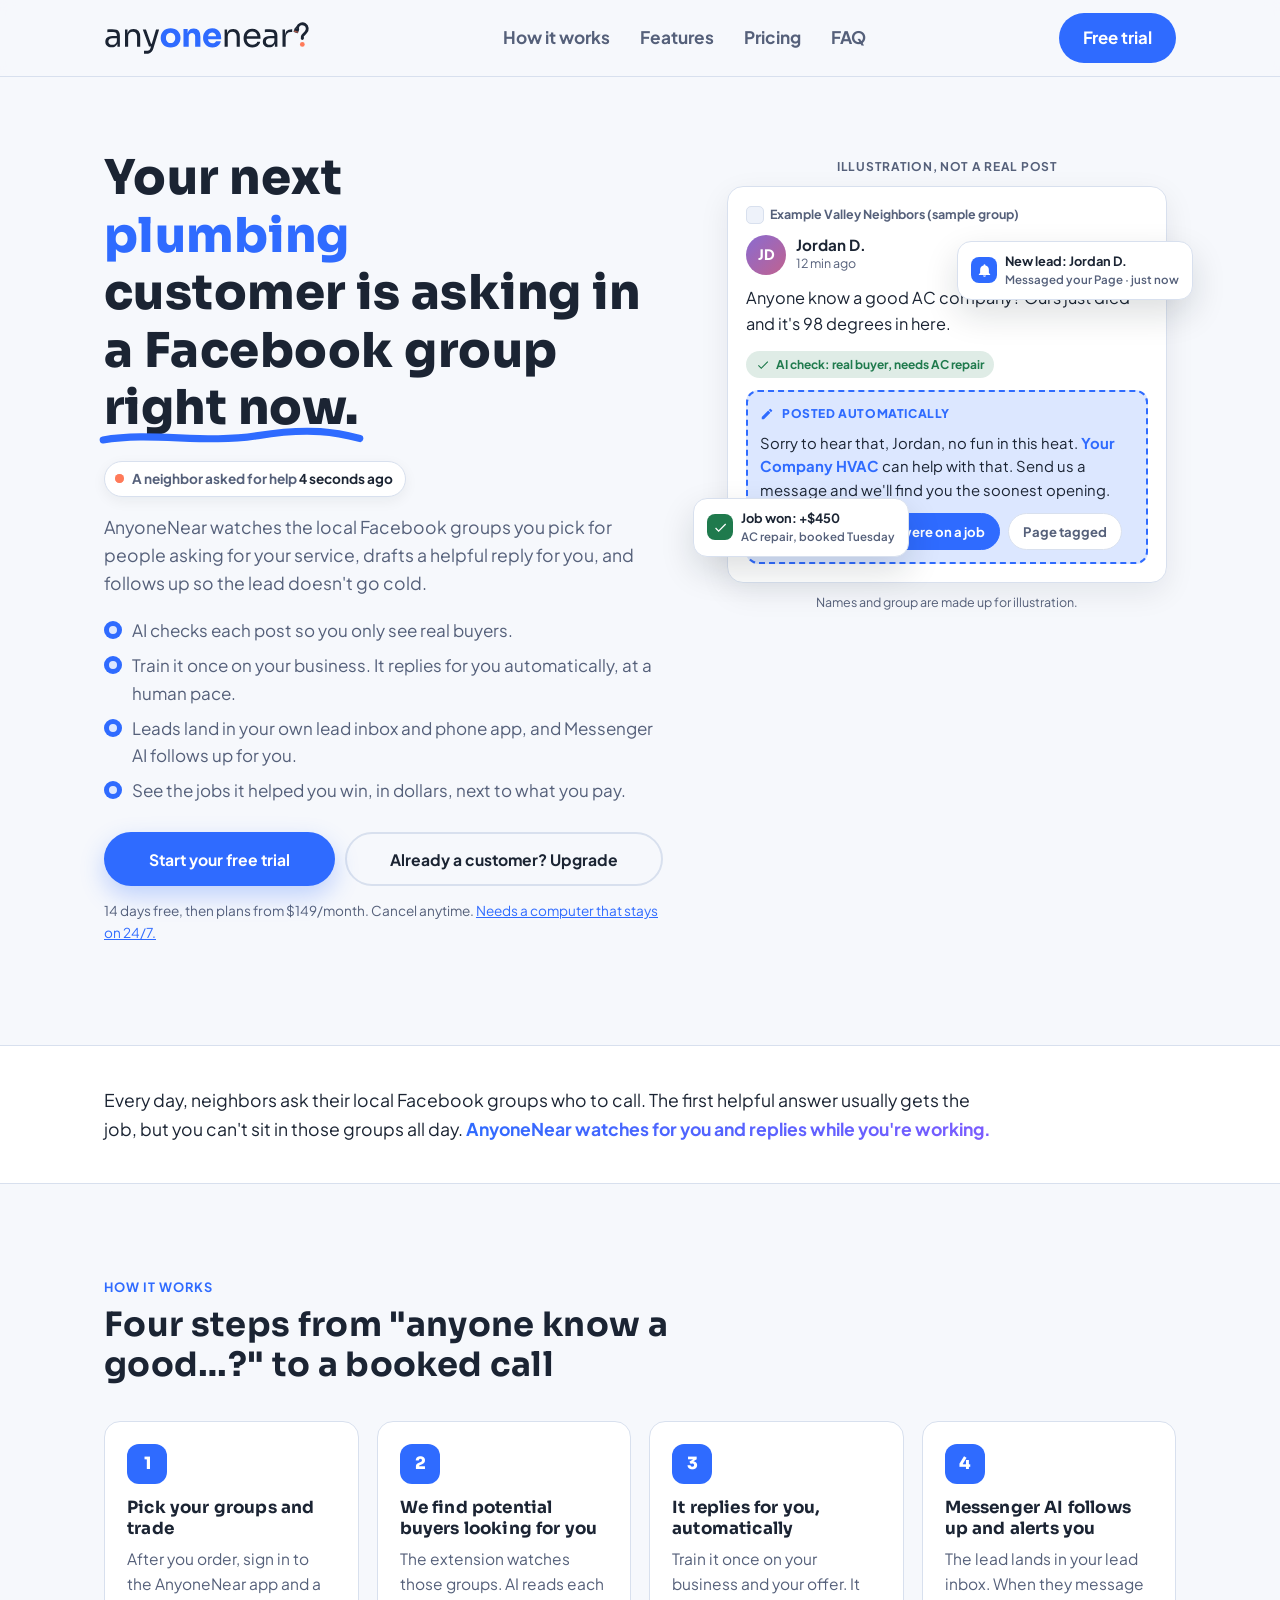
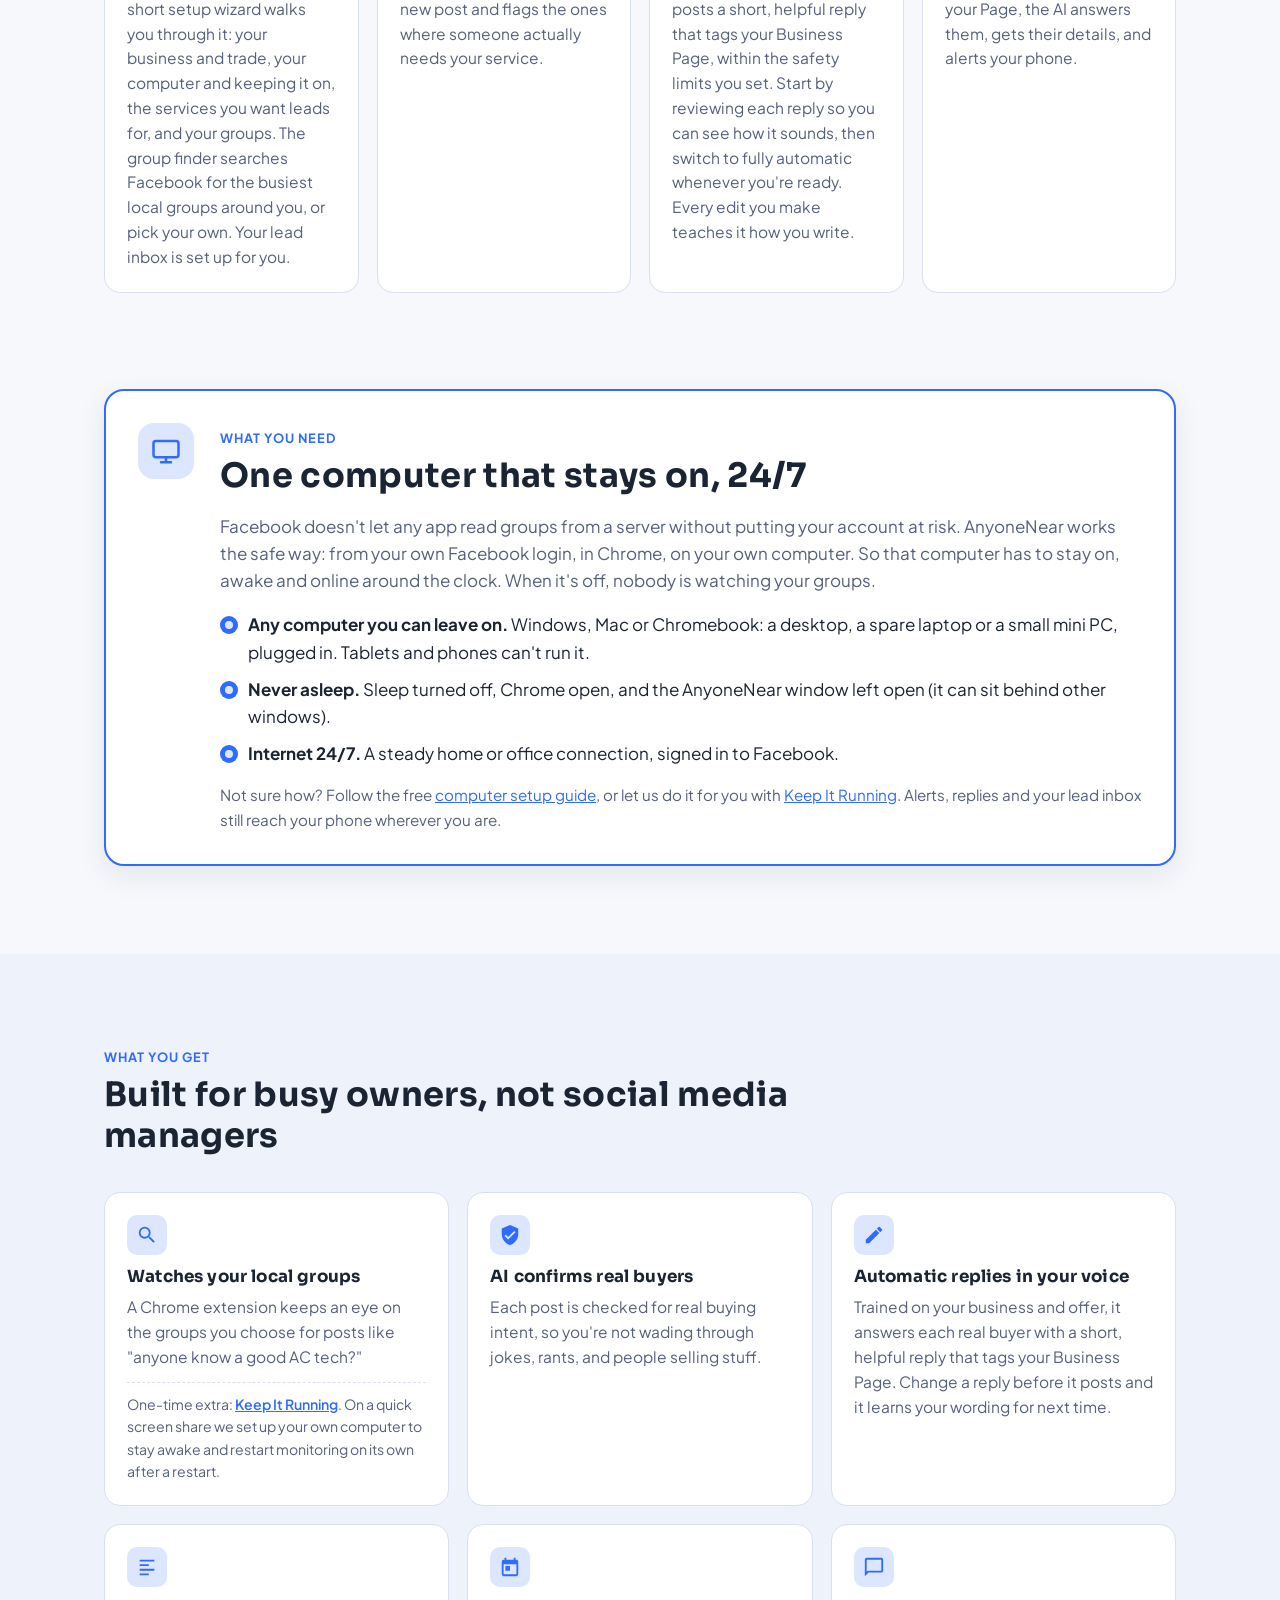
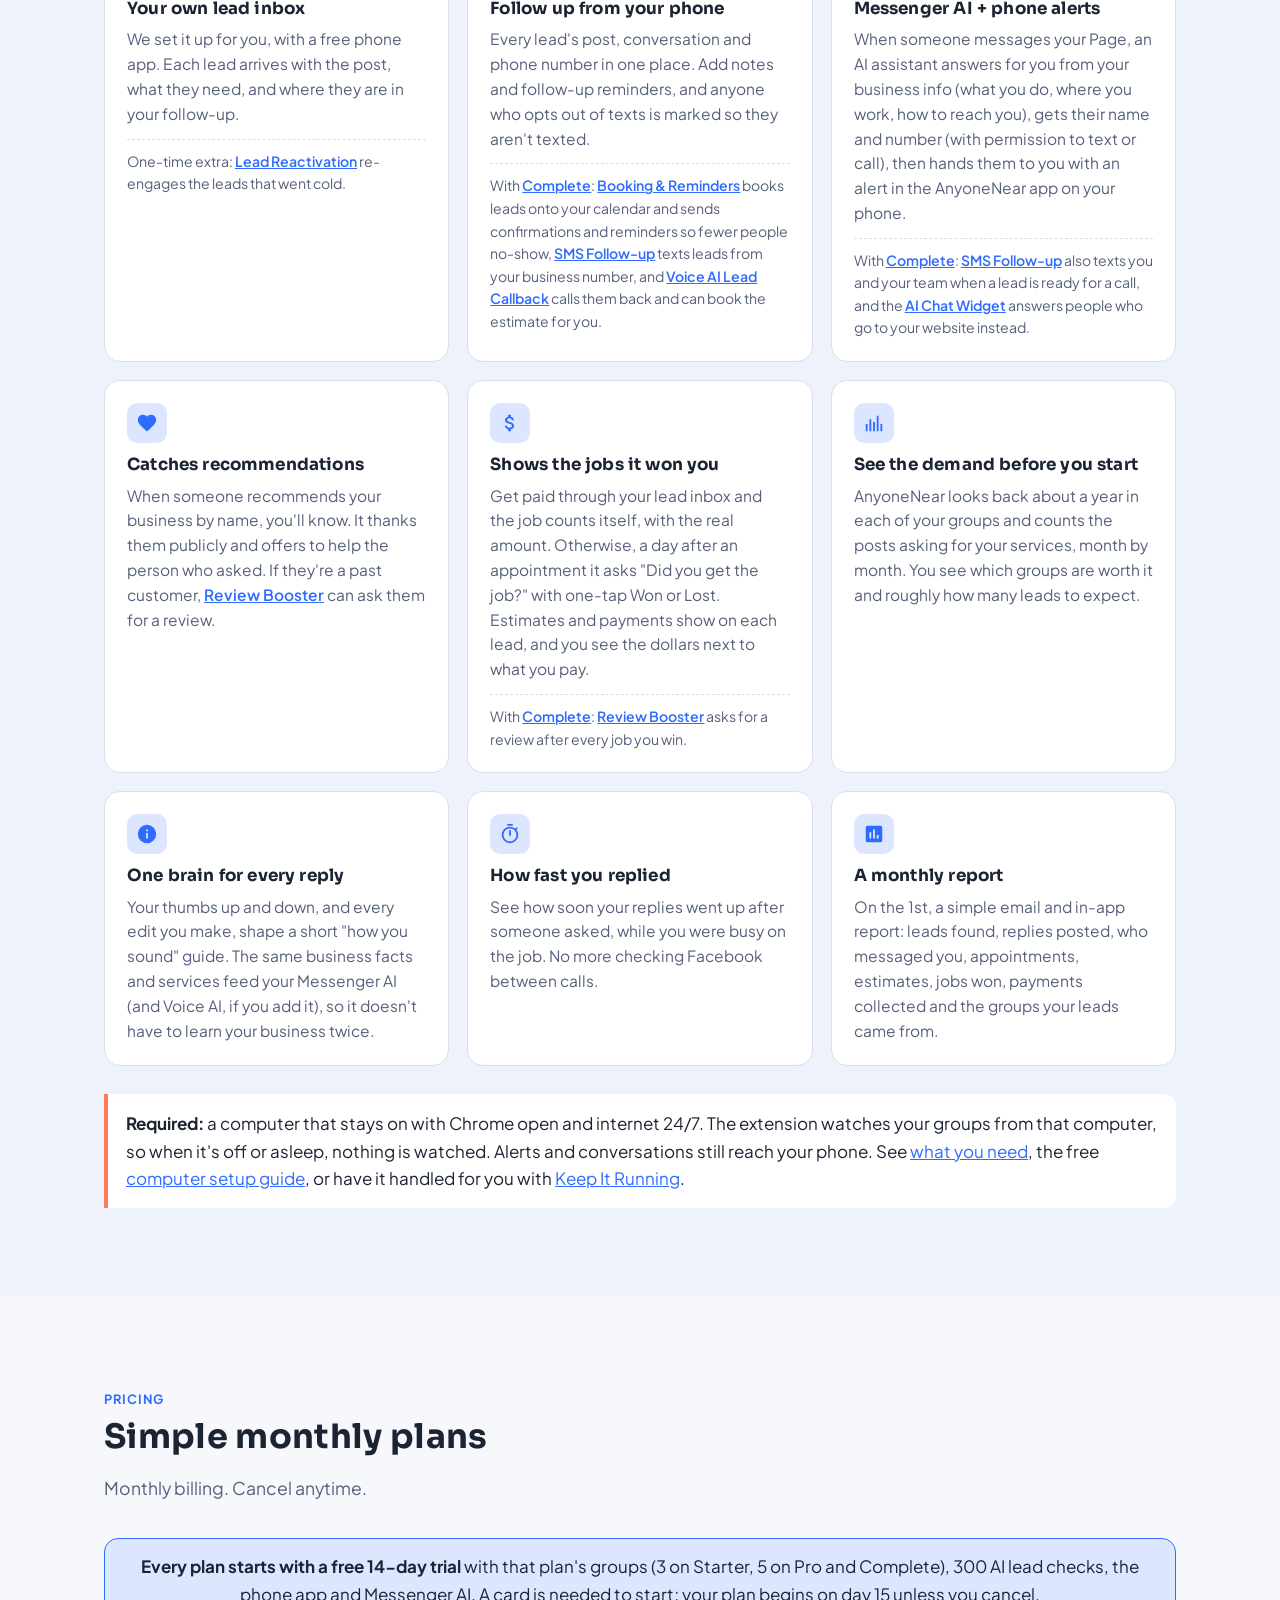
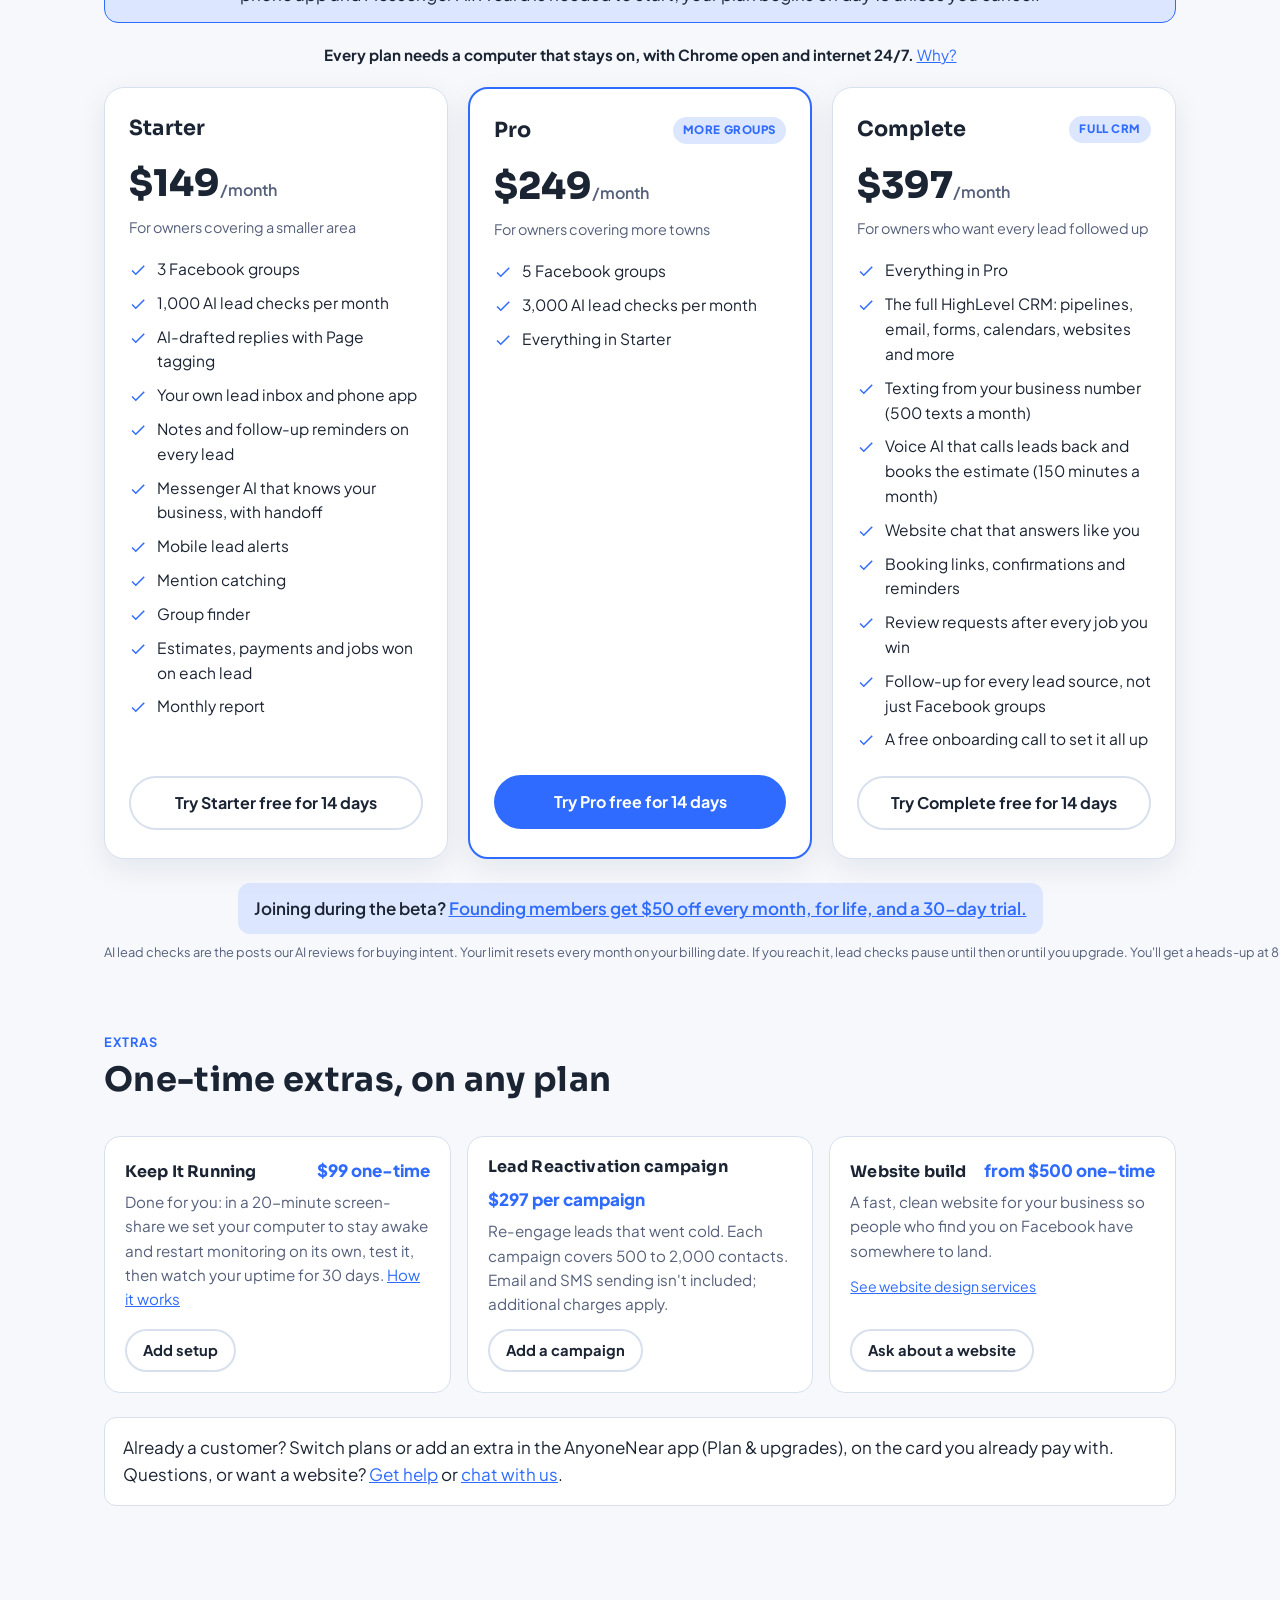
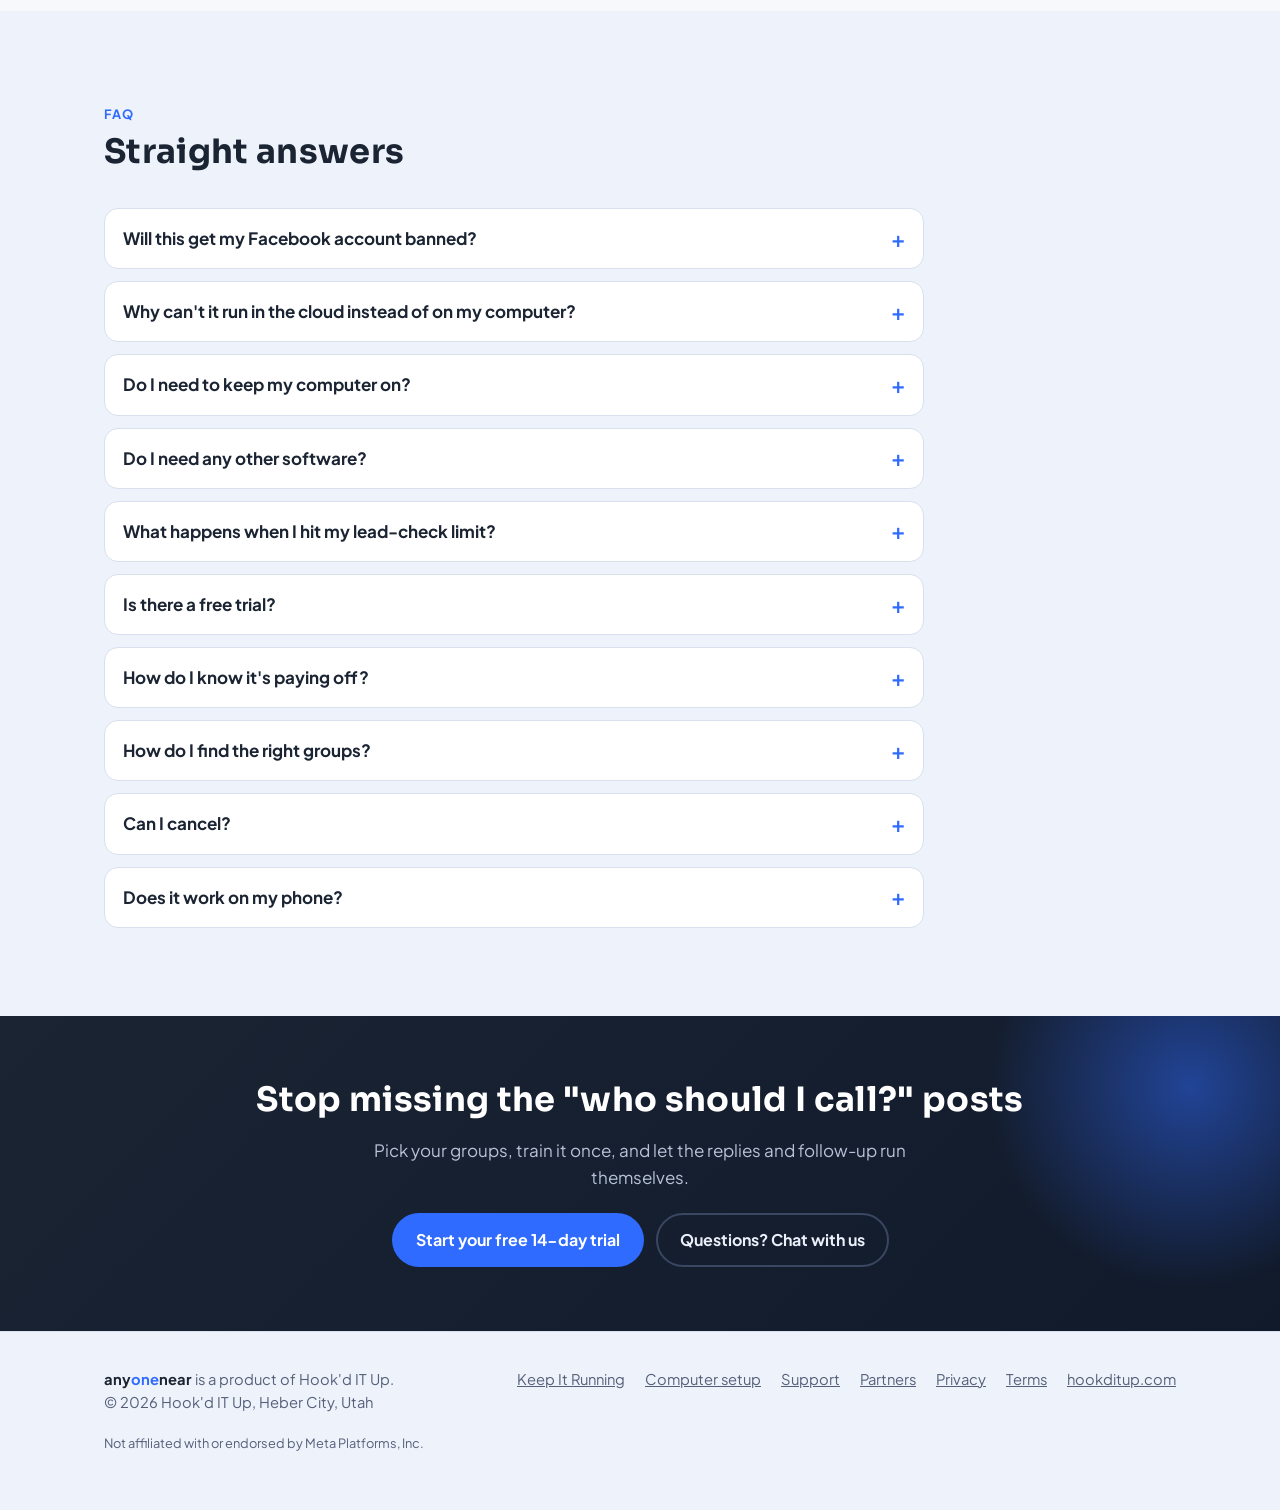
==== index.html @ 639a286a "Pricing: Starter, Pro and Complete (founding 47); checkout offers all three; add-ons become one-time" ====
<!DOCTYPE html>
<html lang="en">
<head>
<meta charset="utf-8">
<meta name="viewport" content="width=device-width, initial-scale=1">
<title>AnyoneNear | Find Customers in Local Facebook Groups</title>
<meta name="description" content="AnyoneNear watches the local Facebook groups you choose for people asking for your service, replies automatically in your voice, follows up through Messenger AI and your own lead inbox, and shows you the jobs it won. By Hook'd IT Up, Heber City, Utah.">
<link rel="canonical" href="https://anyonenear.hookditup.com/">
<meta property="og:type" content="website">
<meta property="og:site_name" content="AnyoneNear">
<meta property="og:url" content="https://anyonenear.hookditup.com/">
<meta property="og:title" content="Your next customer is asking in a Facebook group right now.">
<meta property="og:description" content="AnyoneNear watches the local Facebook groups you pick for people asking for your service, drafts a helpful reply for you, and follows up so the lead doesn't go cold.">
<meta property="og:image" content="https://anyonenear.hookditup.com/og.png">
<meta property="og:image:width" content="1200">
<meta property="og:image:height" content="630">
<meta property="og:image:alt" content="AnyoneNear: Your next customer is asking in a Facebook group right now.">
<meta name="twitter:card" content="summary_large_image">
<meta name="twitter:title" content="Your next customer is asking in a Facebook group right now.">
<meta name="twitter:description" content="AnyoneNear watches the local Facebook groups you pick for people asking for your service, drafts a helpful reply for you, and follows up so the lead doesn't go cold.">
<meta name="twitter:image" content="https://anyonenear.hookditup.com/og.png">
<meta name="theme-color" content="#0b5f78">
<link rel="icon" href="logo.svg" type="image/svg+xml">
<link rel="icon" href="favicon-32.png" sizes="32x32" type="image/png">
<link rel="apple-touch-icon" href="apple-touch-icon.png">
<link rel="preconnect" href="https://fonts.googleapis.com">
<link rel="preconnect" href="https://fonts.gstatic.com" crossorigin>
<link href="https://fonts.googleapis.com/css2?family=Sora:wght@600;700&family=Plus+Jakarta+Sans:wght@400;500;600;700;800&display=swap" rel="stylesheet">
<style>
:root{
  --bg:#f6f8fc;
  --surface:#ffffff;
  --surface-2:#eef2fa;
  --text:#1b2433;
  --muted:#55607a;
  --border:#d8e0ee;
  --accent:#2f6bff;        /* AnyoneNear blue */
  --accent-hover:#1f55e0;
  --accent-soft:#dce7ff;
  --on-accent:#ffffff;
  --highlight:#ff7a59;     /* coral: the answer dot */
  --ok:#1f7a4d;
  --shadow:0 10px 30px rgba(15,28,36,.08);
  --radius:16px;
  --maxw:1120px;
}
@media (prefers-color-scheme: dark){
  :root{
    --bg:#0e1422;
    --surface:#161e30;
    --surface-2:#1c2640;
    --text:#eaf0fa;
    --muted:#a3afc6;
    --border:#2a3550;
    --accent:#6e9bff;
    --accent-hover:#93b5ff;
    --accent-soft:#1a2a55;
    --on-accent:#0b1530;
    --highlight:#ff9a7f;
    --ok:#5fd39a;
    --shadow:0 10px 30px rgba(0,0,0,.35);
  }
}
*,*::before,*::after{box-sizing:border-box}
html{scroll-behavior:smooth;-webkit-text-size-adjust:100%}
@media (prefers-reduced-motion: reduce){html{scroll-behavior:auto}}
body{
  margin:0;background:var(--bg);color:var(--text);
  font-family:"Plus Jakarta Sans",system-ui,-apple-system,"Segoe UI",Roboto,Arial,sans-serif;
  font-size:17px;line-height:1.6;overflow-x:hidden;
}
img{max-width:100%;height:auto;display:block}
a{color:var(--accent)}
a:hover{color:var(--accent-hover)}
:focus-visible{outline:3px solid var(--highlight);outline-offset:2px;border-radius:6px}
h1,h2,h3{font-family:"Sora","Plus Jakarta Sans",sans-serif;line-height:1.2;margin:0 0 .5em;letter-spacing:.01em}
h1{font-size:clamp(1.75rem,5.2vw,3rem);font-weight:800}
h2{font-size:clamp(1.4rem,3.6vw,2.1rem);font-weight:700}
h3{font-size:1.05rem;font-weight:700}
p{margin:0 0 1em}
.wrap{max-width:var(--maxw);margin:0 auto;padding:0 16px}
@media (min-width:640px){.wrap{padding:0 24px}}
.skip{position:absolute;left:-999px;top:0;background:var(--accent);color:var(--on-accent);padding:10px 14px;z-index:100}
.skip:focus{left:8px;top:8px}
.eyebrow{display:inline-block;font-weight:700;font-size:.8rem;letter-spacing:.08em;text-transform:uppercase;color:var(--accent);margin-bottom:.6em}
.lead{font-size:1.1rem;color:var(--muted)}
section{padding:64px 0}
@media (min-width:900px){section{padding:88px 0}}
.section-head{max-width:720px;margin-bottom:36px}

/* Buttons */
.btn{
  display:inline-flex;align-items:center;justify-content:center;gap:.5em;
  min-height:48px;padding:12px 22px;border-radius:999px;font-weight:700;font-size:1rem;
  text-decoration:none;border:2px solid transparent;cursor:pointer;transition:background .15s,color .15s,border-color .15s;
  text-align:center;
}
.btn-primary{background:var(--accent);color:var(--on-accent)}
.btn-lg{min-height:60px;padding:16px 34px;font-size:1.2rem;box-shadow:0 10px 24px rgba(47,107,255,.28)}
@media (max-width:480px){.btn-lg{font-size:1.05rem;padding:14px 20px;width:100%}}
.btn-primary:hover{background:var(--accent-hover);color:var(--on-accent)}
[hidden]{display:none!important}
.btn-ghost{background:transparent;color:var(--text);border-color:var(--border)}
.btn-ghost:hover{border-color:var(--accent);color:var(--accent)}
.btn-row{display:flex;flex-wrap:wrap;gap:12px}

/* Header */
header.site{position:sticky;top:0;z-index:50;background:var(--bg);background:color-mix(in srgb,var(--bg) 88%,transparent);backdrop-filter:saturate(1.4) blur(8px);border-bottom:1px solid var(--border)}
.nav{display:flex;align-items:center;justify-content:space-between;gap:12px;min-height:76px}
.brand{display:flex;align-items:center;gap:10px;text-decoration:none;color:var(--text);font-family:"Sora",sans-serif;font-weight:800;font-size:1rem;white-space:nowrap}
.brand img{height:34px;width:auto}
.nav ul{display:none;list-style:none;margin:0;padding:0;gap:30px}
.nav ul a{color:var(--muted);text-decoration:none;font-weight:700;font-size:1.08rem}
.nav ul a:hover{color:var(--accent)}
.nav .btn{min-height:48px;padding:10px 22px;font-size:1.05rem}
@media (max-width:480px){.nav .btn{min-height:42px;padding:8px 16px;font-size:.95rem}.brand img{height:28px}}
.nav .btn{white-space:nowrap}
@media (min-width:860px){.nav ul{display:flex}}

/* Hero */
.hero{padding:48px 0 64px}
.hero-grid{display:grid;gap:40px;align-items:center}
@media (min-width:900px){.hero-grid{grid-template-columns:1.1fr .9fr;gap:56px}.hero{padding:72px 0 88px}}
.hero .lead{max-width:560px}
.hero-points{list-style:none;padding:0;margin:20px 0 28px;display:grid;gap:8px}
.hero-points li{display:flex;gap:10px;align-items:flex-start;color:var(--muted)}
.hero-points li::before{content:"";flex:0 0 18px;height:18px;margin-top:4px;border-radius:50%;background:var(--accent-soft);box-shadow:inset 0 0 0 5px var(--accent)}
.fineprint{font-size:.85rem;color:var(--muted);margin-top:14px}
/* The two hero buttons sit side by side (stacked on a phone). */
.hero-grid > div{min-width:0}
@media (min-width:481px){
  .hero-ctas{gap:10px}
  .hero-ctas .btn{flex:1 1 auto;min-height:54px;padding:12px 18px;font-size:.98rem;white-space:nowrap}
}

/* Mock post illustration */
.mock{position:relative;max-width:440px;width:100%;margin:0 auto}
.mock-label{font-size:.75rem;font-weight:700;letter-spacing:.06em;text-transform:uppercase;color:var(--muted);text-align:center;margin-bottom:10px}
.post{background:var(--surface);border:1px solid var(--border);border-radius:var(--radius);box-shadow:var(--shadow);padding:18px}
.post-group{font-size:.78rem;font-weight:700;color:var(--muted);margin-bottom:10px;display:flex;align-items:center;gap:6px}
.post-group span{display:inline-block;width:18px;height:18px;border-radius:5px;background:var(--surface-2);border:1px solid var(--border)}
.post-head{display:flex;gap:10px;align-items:center;margin-bottom:10px}
.avatar{width:40px;height:40px;border-radius:50%;flex:0 0 40px;display:grid;place-items:center;font-weight:800;font-size:.9rem;color:#fff;background:linear-gradient(135deg,#8a6bd1,#c0628f)}
.avatar.biz{background:var(--accent);color:var(--on-accent);border-radius:10px}
.post-name{font-weight:700;font-size:.95rem;line-height:1.2}
.post-meta{font-size:.78rem;color:var(--muted)}
.post-body{font-size:1.02rem;margin:4px 0 14px}
.tag-intent{display:inline-flex;align-items:center;gap:6px;font-size:.75rem;font-weight:700;padding:4px 10px;border-radius:999px;background:color-mix(in srgb,var(--ok) 14%,transparent);color:var(--ok);margin-bottom:12px}
.draft{border:2px dashed var(--accent);border-radius:12px;padding:12px;background:var(--accent-soft)}
.draft-top{display:flex;align-items:center;gap:8px;font-size:.75rem;font-weight:800;letter-spacing:.05em;text-transform:uppercase;color:var(--accent);margin-bottom:8px}
.draft-text{font-size:.93rem;margin:0 0 10px}
.draft-text b{color:var(--accent)}
.draft-actions{display:flex;gap:8px;flex-wrap:wrap}
.chip{font-size:.82rem;font-weight:700;padding:7px 14px;border-radius:999px;border:1px solid var(--border);background:var(--surface);color:var(--muted)}
.chip.go{background:var(--accent);border-color:var(--accent);color:var(--on-accent)}
.mock-note{font-size:.78rem;color:var(--muted);text-align:center;margin-top:10px}

/* Problem strip */
.strip{background:var(--surface);border-top:1px solid var(--border);border-bottom:1px solid var(--border);padding:40px 0}
.strip p{margin:0;font-size:1.1rem;max-width:none;text-wrap:balance}
.strip strong{color:var(--accent)}

/* Steps */
.steps{list-style:none;margin:0;padding:0;display:grid;gap:18px;counter-reset:step}
@media (min-width:700px){.steps{grid-template-columns:repeat(2,1fr)}}
@media (min-width:1024px){.steps{grid-template-columns:repeat(4,1fr)}}
.steps li{counter-increment:step;background:var(--surface);border:1px solid var(--border);border-radius:var(--radius);padding:22px}
.steps li::before{content:counter(step);display:grid;place-items:center;width:40px;height:40px;border-radius:12px;background:var(--accent);color:var(--on-accent);font-family:"Sora",sans-serif;font-weight:800;margin-bottom:14px}
.steps p{color:var(--muted);margin:0;font-size:.97rem}

/* Features */
.alt{background:var(--surface-2)}
.features{display:grid;gap:18px}
@media (min-width:700px) and (max-width:1023px){.features{grid-template-columns:repeat(2,1fr)}
  .feature:last-child:nth-child(odd){grid-column:1/-1;justify-self:center;width:calc(50% - 9px)}}
@media (min-width:1024px){.features{grid-template-columns:repeat(6,1fr)}
  .feature{grid-column:span 2}
  .feature:nth-last-child(2):nth-child(3n+1){grid-column:2/span 2}
  .feature:last-child:nth-child(3n+1){grid-column:3/span 2}}
.fn{color:var(--highlight);margin-left:2px}
.footnote{margin:18px 0 0;font-size:.88rem;color:var(--muted)}
.footnote span{color:var(--highlight);margin-right:4px}
.feature{background:var(--surface);border:1px solid var(--border);border-radius:var(--radius);padding:22px}
.feature p{color:var(--muted);margin:0;font-size:.97rem}
.feature p.addon-note{margin-top:12px;padding-top:10px;border-top:1px dashed var(--border);font-size:.88rem}
.feature a{color:var(--accent);font-weight:600}
.addon{scroll-margin-top:90px}
.addon:target{outline:3px solid var(--accent);outline-offset:2px}
.icon{width:40px;height:40px;border-radius:10px;background:var(--accent-soft);color:var(--accent);display:grid;place-items:center;margin-bottom:12px}
.icon svg{width:22px;height:22px}
.honest{margin-top:28px;border-left:4px solid var(--highlight);background:var(--surface);border-radius:0 12px 12px 0;padding:16px 18px}
.honest p{margin:0}

/* Pricing */
.plans{display:grid;gap:20px;align-items:stretch}
@media (min-width:760px){.plans{grid-template-columns:repeat(3,1fr);max-width:1180px;margin:0 auto}}
#pricing .beta{display:table;margin:24px auto 8px}
.trial-note{grid-column:1/-1;margin:0;padding:14px 18px;border:1px solid var(--accent);border-radius:14px;background:var(--accent-soft);text-align:center}
#pricing .small.one-line{max-width:none;text-align:center;margin-left:auto;margin-right:auto}
@media (min-width:1100px){#pricing .small.one-line{white-space:nowrap;font-size:.8rem}}
.addons-head{max-width:none}
@media (min-width:900px){h2.one-line{white-space:nowrap}}
.plan{background:var(--surface);border:1px solid var(--border);border-radius:20px;padding:28px 24px;display:flex;flex-direction:column;box-shadow:var(--shadow)}
.plan.featured{border:2px solid var(--accent)}
.plan-top{display:flex;justify-content:space-between;align-items:center;gap:10px;flex-wrap:wrap;margin-bottom:6px}
.plan-top h3{margin:0;font-size:1.3rem}
.badge{font-size:.72rem;font-weight:800;letter-spacing:.05em;text-transform:uppercase;padding:4px 10px;border-radius:999px;background:var(--accent-soft);color:var(--accent)}
.price{font-family:"Sora",sans-serif;font-weight:800;font-size:2.3rem;margin:8px 0 2px}
.price small{font-family:"Plus Jakarta Sans",sans-serif;font-size:1rem;font-weight:600;color:var(--muted)}
.plan .per{color:var(--muted);font-size:.9rem;margin-bottom:18px}
.checks{list-style:none;padding:0;margin:0 0 24px;display:grid;gap:9px;flex:1;align-content:start}
.checks li{display:flex;gap:10px;align-items:flex-start;font-size:.97rem}
.checks li::before{content:"";flex:0 0 18px;height:18px;margin-top:4px;background:var(--accent);-webkit-mask:url("data:image/svg+xml,%3Csvg xmlns='http://www.w3.org/2000/svg' viewBox='0 0 24 24'%3E%3Cpath d='M9 16.2 4.8 12l-1.4 1.4L9 19 21 7l-1.4-1.4z'/%3E%3C/svg%3E") center/contain no-repeat;mask:url("data:image/svg+xml,%3Csvg xmlns='http://www.w3.org/2000/svg' viewBox='0 0 24 24'%3E%3Cpath d='M9 16.2 4.8 12l-1.4 1.4L9 19 21 7l-1.4-1.4z'/%3E%3C/svg%3E") center/contain no-repeat}
.plan .btn{width:100%}
.beta{margin:24px 0 8px;display:inline-block;background:var(--accent-soft);color:var(--text);border-radius:12px;padding:12px 16px;font-weight:600}
.small{font-size:.88rem;color:var(--muted);max-width:760px}

.addons-head{margin-top:64px}
.addons{display:grid;gap:16px}
@media (min-width:700px){.addons{grid-template-columns:repeat(2,1fr)}}
@media (min-width:1024px){.addons{grid-template-columns:repeat(3,1fr)}}
.addon{background:var(--surface);border:1px solid var(--border);border-radius:var(--radius);padding:20px;display:flex;flex-direction:column}
.addon-top{display:flex;justify-content:space-between;align-items:baseline;gap:10px;flex-wrap:wrap;margin-bottom:6px}
.addon h3{margin:0;font-size:1rem}
.addon .amt{font-weight:800;color:var(--accent);white-space:nowrap}
.addon p{color:var(--muted);font-size:.95rem;margin:0 0 12px;flex:1}
.addon .more{font-size:.88rem;margin-bottom:14px}
.addon .btn{min-height:42px;padding:8px 16px;font-size:.92rem;align-self:flex-start}
.addon.bundle{border:2px solid var(--highlight)}
.addon.bundle .amt{color:var(--text)}
.save{font-size:.72rem;font-weight:800;text-transform:uppercase;letter-spacing:.05em;padding:3px 9px;border-radius:999px;background:color-mix(in srgb,var(--highlight) 25%,transparent);color:var(--text)}
#addons-contact{margin-top:24px;padding:16px 18px;border-radius:12px;background:var(--surface);border:1px solid var(--border);scroll-margin-top:90px}
#addons-contact:target{outline:3px solid var(--highlight)}

/* FAQ */
.faq{max-width:820px;display:grid;gap:12px}
.faq details{background:var(--surface);border:1px solid var(--border);border-radius:14px;padding:0 18px}
.faq summary{cursor:pointer;list-style:none;padding:16px 28px 16px 0;font-weight:700;position:relative}
.faq summary::-webkit-details-marker{display:none}
.faq summary::after{content:"+";position:absolute;right:0;top:50%;transform:translateY(-50%);font-size:1.4rem;color:var(--accent);font-weight:600}
.faq details[open] summary::after{content:"\2212"}
.faq details p{color:var(--muted);margin:0 0 16px}

/* CTA band: ink card (brand "night") with the same blue button as the rest of
   the page, plus a soft blue glow and the coral answer dot */
.cta-band{position:relative;overflow:hidden;background:linear-gradient(135deg,#1b2433 0%,#111a2b 100%);color:#eaf0fa;border:1px solid #2a3550;border-radius:24px;padding:48px 24px;text-align:center;box-shadow:var(--shadow)}
.cta-band::before{content:"";position:absolute;right:-120px;top:-140px;width:360px;height:360px;border-radius:50%;background:radial-gradient(circle,rgba(47,107,255,.55),rgba(47,107,255,0) 68%);pointer-events:none}
.cta-band::after{content:"";position:absolute;left:28px;bottom:28px;width:14px;height:14px;border-radius:50%;background:var(--highlight);box-shadow:0 0 0 6px rgba(255,122,89,.18);pointer-events:none}
.cta-band>*{position:relative}
.cta-band h2{color:#fff}
.cta-band p{color:#b7c2d8;max-width:620px;margin:0 auto 22px}
.cta-band .btn-row{justify-content:center}
.cta-band .btn-primary{background:#2f6bff;color:#fff}
.cta-band .btn-primary:hover{background:#1f55e0;color:#fff}
.cta-band .btn-ghost{color:#eaf0fa;border-color:#3a4763}
.cta-band .btn-ghost:hover{border-color:#6e9bff;color:#9ebaff}
@media (prefers-color-scheme: dark){
  .cta-band{background:linear-gradient(135deg,#1c2640 0%,#161e30 100%);border-color:#2f3d5e}
}
/* The closing call to action fills the page width, so it reads as its own
   section between the FAQ and the footer. */
.cta-section{position:relative;overflow:hidden;background:linear-gradient(135deg,#1b2433 0%,#111a2b 100%);padding:64px 0;margin-top:0}
.cta-section .cta-band{background:none;border:0;box-shadow:none;border-radius:0;padding:0 8px;position:static;overflow:visible}
.cta-section::before{content:"";position:absolute;right:-120px;top:-140px;width:420px;height:420px;border-radius:50%;background:radial-gradient(circle,rgba(47,107,255,.5),rgba(47,107,255,0) 68%);pointer-events:none}
.cta-section .cta-band::before,.cta-section .cta-band::after{display:none}
@media (prefers-color-scheme: dark){.cta-section{background:linear-gradient(135deg,#1c2640 0%,#131b2c 100%);border-top:1px solid #2f3d5e;border-bottom:1px solid #2f3d5e}}

/* Footer */
footer{background:var(--surface-2);border-top:1px solid var(--border);padding:36px 0 44px;font-size:.92rem;color:var(--muted)}
.foot{display:flex;flex-direction:column;gap:14px}
@media (min-width:760px){.foot{flex-direction:row;justify-content:space-between;align-items:flex-start}}
.foot ul{list-style:none;margin:0;padding:0;display:flex;flex-wrap:wrap;gap:8px 20px}
.foot a{color:var(--muted)}
.foot a:hover{color:var(--accent)}
.disclaimer{font-size:.8rem;margin-top:18px}
/* What you need: the always-on computer */
.need-section{padding-top:8px}
.need{display:grid;gap:18px;background:var(--surface);border:2px solid var(--accent);border-radius:20px;padding:26px 22px;box-shadow:var(--shadow)}
@media (min-width:760px){.need{grid-template-columns:auto 1fr;gap:26px;padding:32px}}
.need-icon{width:56px;height:56px;border-radius:16px;background:var(--accent-soft);color:var(--accent);display:grid;place-items:center}
.need-icon svg{width:30px;height:30px}
.need p{color:var(--muted)}
.need-list{list-style:none;padding:0;margin:0 0 16px;display:grid;gap:10px}
.need-list li{padding-left:28px;position:relative}
.need-list li::before{content:"";position:absolute;left:0;top:5px;width:18px;height:18px;border-radius:50%;background:var(--accent-soft);box-shadow:inset 0 0 0 5px var(--accent)}
.need-help{margin:0;font-size:.95rem}
.req-note{grid-column:1/-1;margin:0;text-align:center;font-size:.95rem;color:var(--text)}
/* ── Motion and character (2026-10-06) ─────────────────────────────────────
   Everything here is decoration: without JavaScript, or with reduced motion
   on, the page looks exactly as before (all content visible, nothing moves). */
.hero{position:relative;overflow:hidden}
.now{position:relative;white-space:nowrap;display:inline-block}
/* A marker-style underline that draws itself under "right now." */
.now .scribble{position:absolute;left:-2%;right:-2%;bottom:-.22em;width:104%;height:.42em;overflow:visible;pointer-events:none}
.now .scribble path{fill:none;stroke:var(--accent);stroke-width:5;stroke-linecap:round;stroke-linejoin:round}
/* "Your next [roofing] customer": the trade word swaps (JS adds it). */
.trade{display:inline-block;white-space:nowrap;color:var(--accent);position:relative;transition:opacity .35s ease,transform .35s ease}
h1.stack .trade{display:block;width:max-content}
h1.stack .trade + br{display:none}
.trade.out{opacity:0;transform:translateY(-.25em)}
.trade.in-from{opacity:0;transform:translateY(.25em)}
/* "A neighbor posted 9 seconds ago": makes "right now" literal. */
.live-chip{display:flex;width:max-content;max-width:100%;white-space:nowrap;align-items:center;gap:8px;margin:4px 0 16px;padding:6px 12px 6px 10px;border-radius:999px;background:var(--surface);border:1px solid var(--border);font-size:.85rem;font-weight:700;color:var(--muted);box-shadow:0 4px 14px rgba(15,28,36,.06)}
.live-chip b{color:var(--text);font-variant-numeric:tabular-nums}
.live-dot{display:inline-block;width:9px;height:9px;border-radius:50%;background:var(--highlight);position:relative;flex:none}
.live-dot::after{content:"";position:absolute;inset:0;border-radius:50%;background:var(--highlight);opacity:.5}
.float{position:absolute;z-index:2;display:flex;align-items:center;gap:8px;padding:9px 13px;border-radius:14px;background:var(--surface);border:1px solid var(--border);box-shadow:0 14px 34px rgba(15,28,36,.14);font-size:.8rem;font-weight:700;color:var(--text);white-space:nowrap;pointer-events:none}
.float .ic{width:26px;height:26px;border-radius:8px;display:grid;place-items:center;color:#fff;flex:none}
.float .ic svg{width:15px;height:15px}
.float small{display:block;font-weight:600;color:var(--muted);font-size:.72rem}
.float.f1{top:84px;right:-26px}.float.f1 .ic{background:var(--accent)}
.float.f2{bottom:56px;left:-34px}.float.f2 .ic{background:var(--ok)}
@media (max-width:520px){.float.f1{right:-6px;top:84px}.float.f2{left:-6px;bottom:50px}}
.typing{display:none;gap:4px;align-items:center;padding:10px 14px;border-radius:14px;background:var(--surface-2);width:max-content;margin:0 0 12px}
.typing span{width:7px;height:7px;border-radius:50%;background:var(--muted)}
.steps li,.feature,.plan,.addon{transition:transform .25s ease,box-shadow .25s ease,border-color .25s ease}
.btn-primary{position:relative;overflow:hidden}
.btn-primary::after{content:"";position:absolute;top:0;bottom:0;left:-60%;width:40%;background:linear-gradient(100deg,transparent,rgba(255,255,255,.35),transparent);transform:skewX(-18deg);pointer-events:none;opacity:0}
/* The strip's key sentence: blue gradient text, with a shine now and then. */
.strip strong{background:linear-gradient(100deg,var(--accent) 0%,#7b5cff 50%,var(--accent) 100%);background-size:200% 100%;-webkit-background-clip:text;background-clip:text;color:transparent}
@supports not ((-webkit-background-clip:text) or (background-clip:text)){.strip strong{color:var(--accent);background:none}}

@media (prefers-reduced-motion: no-preference){
  /* The hero plays out: post, AI check, typing, reply, then the toasts. */
  .js-motion .mock .post-head,.js-motion .mock .post-body,.js-motion .mock .tag-intent,.js-motion .mock .draft,.js-motion .mock .chip,.js-motion .mock .float{opacity:0}
  .js-motion .mock.play .post-head{animation:rise .5s ease-out .1s forwards}
  .js-motion .mock.play .post-body{animation:rise .5s ease-out .45s forwards}
  .js-motion .mock.play .tag-intent{animation:pop .45s cubic-bezier(.2,1.4,.4,1) 1.3s forwards;position:relative;overflow:hidden}
  .js-motion .mock.play .tag-intent::after{content:"";position:absolute;inset:0;background:linear-gradient(90deg,transparent,rgba(255,255,255,.7),transparent);transform:translateX(-100%);animation:scan .9s ease-in-out 1.5s}
  .js-motion .mock.play .typing{display:flex;animation:typing-life 1.5s linear 2.1s both}
  .js-motion .mock.play .typing span{animation:bounce .9s ease-in-out infinite}
  .js-motion .mock.play .typing span:nth-child(2){animation-delay:.15s}.js-motion .mock.play .typing span:nth-child(3){animation-delay:.3s}
  .js-motion .mock .draft{max-height:0;padding-block:0;border-width:0;overflow:hidden}
  .js-motion .mock.play .draft{animation:unfold .7s cubic-bezier(.2,.8,.2,1) 3.6s forwards}
  .js-motion .mock.play .chip{animation:pop .4s cubic-bezier(.2,1.4,.4,1) 4.3s forwards}
  .js-motion .mock.play .chip+.chip{animation-delay:4.5s}
  .js-motion .mock.play .float.f1{animation:toast-in .6s cubic-bezier(.2,1.3,.4,1) 5s forwards,bob 5s ease-in-out 5.6s infinite}
  .js-motion .mock.play .float.f2{animation:toast-in .6s cubic-bezier(.2,1.3,.4,1) 6.2s forwards,bob 6s ease-in-out 6.8s infinite reverse}
  /* Grows downward from a fixed top while it plays (the column is otherwise centred). */
  @media (min-width:900px){.js-motion .hero-grid{align-items:start}.js-motion .mock{margin-top:8px}}
  .js-motion .mock .post{transition:transform .4s ease}
  .js-motion .mock.play .post{animation:settle 6.5s ease-in-out 1 forwards}

  .live-dot::after{animation:ping 1.8s cubic-bezier(0,0,.2,1) infinite}
  .js-motion .strip.in strong{animation:text-shine 6s ease-in-out 1s infinite}
  .js-motion .now .scribble path{stroke-dasharray:var(--len,400);stroke-dashoffset:var(--len,400);transition:stroke-dashoffset 1.1s cubic-bezier(.6,0,.3,1) .6s}
  .js-motion.ready .now .scribble path{stroke-dashoffset:0}

  /* Sections slide up as they come into view, a beat apart. */
  .js-motion .rv{opacity:0;transform:translateY(22px);transition:opacity .6s ease,transform .6s cubic-bezier(.2,.8,.2,1);transition-delay:calc(var(--d,0) * 90ms)}
  .js-motion .rv.in{opacity:1;transform:none}
  .js-motion .steps li.in::before{animation:pop .5s cubic-bezier(.2,1.4,.4,1) calc(var(--d,0) * 90ms + .25s) both}
  .steps li:hover,.feature:hover,.addon:hover{transform:translateY(-4px);box-shadow:var(--shadow);border-color:color-mix(in srgb,var(--accent) 40%,var(--border))}
  .plan:hover{transform:translateY(-4px)}
  .feature:hover .icon{animation:wiggle .5s ease}
  .btn-primary:hover::after{opacity:1;animation:sheen .8s ease}
  .btn-lg{transition:background .15s,transform .2s,box-shadow .2s}
  .btn-lg:hover{transform:translateY(-2px);box-shadow:0 14px 30px rgba(47,107,255,.36)}
}
@keyframes unfold{0%{opacity:0;max-height:0;padding-block:0;border-width:0}1%{border-width:2px;padding-block:12px}100%{opacity:1;max-height:320px;padding-block:12px;border-width:2px}}
@keyframes rise{from{opacity:0;transform:translateY(12px)}to{opacity:1;transform:none}}
@keyframes pop{0%{opacity:0;transform:scale(.6)}100%{opacity:1;transform:scale(1)}}
@keyframes scan{to{transform:translateX(100%)}}
@keyframes bounce{0%,60%,100%{transform:translateY(0);opacity:.5}30%{transform:translateY(-4px);opacity:1}}
@keyframes typing-life{0%{opacity:0;max-height:0;margin:0;padding-block:0}12%,85%{opacity:1;max-height:40px;margin:0 0 12px;padding-block:10px}100%{opacity:0;max-height:0;margin:0;padding-block:0}}
@keyframes toast-in{from{opacity:0;transform:translateY(14px) scale(.9)}to{opacity:1;transform:none}}
@keyframes bob{0%,100%{transform:translateY(0)}50%{transform:translateY(-6px)}}
@keyframes settle{0%{transform:rotate(-1.2deg) translateY(6px)}18%{transform:rotate(0) translateY(0)}100%{transform:rotate(0)}}
@keyframes text-shine{0%,60%{background-position:100% 0}100%{background-position:-100% 0}}
@keyframes ping{0%{transform:scale(1);opacity:.55}80%,100%{transform:scale(2.8);opacity:0}}
@keyframes wiggle{0%,100%{transform:rotate(0)}25%{transform:rotate(-10deg)}75%{transform:rotate(8deg)}}
@keyframes sheen{from{left:-60%}to{left:130%}}
</style>
<script src="/analytics.js" defer></script>
</head>
<body>
<a class="skip" href="#main">Skip to content</a>

<header class="site">
  <div class="wrap nav">
    <a class="brand" href="#top" aria-label="AnyoneNear home">
      <picture><source srcset="wordmark-white.svg" media="(prefers-color-scheme: dark)"><img src="wordmark-night.svg" alt="AnyoneNear" width="205" height="34"></picture>
    </a>
    <nav aria-label="Main">
      <ul>
        <li><a href="#how">How it works</a></li>
        <li><a href="#features">Features</a></li>
        <li><a href="#pricing">Pricing</a></li>
        <li><a href="#faq">FAQ</a></li>
      </ul>
    </nav>
    <a class="btn btn-primary" data-trial-link href="#join">Free trial</a>
  </div>
</header>

<main id="main">
  <!-- HERO -->
  <section class="hero" id="top" aria-labelledby="hero-title">
    <div class="wrap hero-grid">
      <div>
        <h1 id="hero-title">Your next customer is asking in a Facebook group <span class="now">right now.<svg class="scribble" viewBox="0 0 200 14" preserveAspectRatio="none" aria-hidden="true"><path d="M3 9 C 40 3, 80 12, 120 6 S 180 4, 197 8"/></svg></span></h1>
        <p class="live-chip" data-live-chip hidden><i class="live-dot" aria-hidden="true"></i><span>A neighbor asked for help <b data-live-ago>just now</b></span></p>
        <p class="lead">AnyoneNear watches the local Facebook groups you pick for people asking for your service, drafts a helpful reply for you, and follows up so the lead doesn't go cold.</p>
        <ul class="hero-points">
          <li>AI checks each post so you only see real buyers.</li>
          <li>Train it once on your business. It replies for you automatically, at a human pace.</li>
          <li>Leads land in your own lead inbox and phone app, and Messenger AI follows up for you.</li>
          <li>See the jobs it helped you win, in dollars, next to what you pay.</li>
        </ul>
        <div class="btn-row hero-ctas">
          <a class="btn btn-primary btn-lg" data-trial-link href="#join">Start your free trial</a>
          <a class="btn btn-ghost" data-upgrade-link href="https://anyonenear-app.vercel.app/#/upgrades">Already a customer? Upgrade</a>
        </div>
        <p class="fineprint">14 days free, then plans from $149/month. Cancel anytime. <a href="#need">Needs a computer that stays on 24/7.</a></p>
      </div>

      <figure class="mock" aria-label="Illustration: a sample Facebook group post asking for an AC company, with a reply AnyoneNear posted automatically">
        <div class="mock-label" aria-hidden="true">Illustration, not a real post</div>
        <div class="post" aria-hidden="true">
          <div class="post-group"><span></span> Example Valley Neighbors (sample group)</div>
          <div class="post-head">
            <div class="avatar">JD</div>
            <div>
              <div class="post-name">Jordan D.</div>
              <div class="post-meta">12 min ago</div>
            </div>
          </div>
          <p class="post-body">Anyone know a good AC company? Ours just died and it's 98 degrees in here.</p>
          <div class="tag-intent">
            <svg width="14" height="14" viewBox="0 0 24 24" fill="currentColor"><path d="M9 16.2 4.8 12l-1.4 1.4L9 19 21 7l-1.4-1.4z"/></svg>
            AI check: real buyer, needs AC repair
          </div>
          <div class="typing" aria-hidden="true"><span></span><span></span><span></span></div>
          <div class="draft">
            <div class="draft-top">
              <svg width="14" height="14" viewBox="0 0 24 24" fill="currentColor"><path d="M3 17.25V21h3.75L17.8 9.94l-3.75-3.75zM20.7 7.04a1 1 0 0 0 0-1.41l-2.34-2.34a1 1 0 0 0-1.41 0l-1.83 1.83 3.75 3.75z"/></svg>
              Posted automatically
            </div>
            <p class="draft-text">Sorry to hear that, Jordan, no fun in this heat. <b>Your Company HVAC</b> can help with that. Send us a message and we'll find you the soonest opening.</p>
            <div class="draft-actions">
              <span class="chip go">&#10003; Posted while you were on a job</span>
              <span class="chip">Page tagged</span>
            </div>
          </div>
        </div>
        <div class="float f1" aria-hidden="true"><span class="ic"><svg viewBox="0 0 24 24" fill="currentColor"><path d="M12 22a2.5 2.5 0 0 0 2.45-2h-4.9A2.5 2.5 0 0 0 12 22m7-6V11a7 7 0 0 0-5.5-6.84V3.5a1.5 1.5 0 0 0-3 0v.66A7 7 0 0 0 5 11v5l-2 2v1h18v-1z"/></svg></span><span>New lead: Jordan D.<small>Messaged your Page · just now</small></span></div>
        <div class="float f2" aria-hidden="true"><span class="ic"><svg viewBox="0 0 24 24" fill="currentColor"><path d="M9 16.2 4.8 12l-1.4 1.4L9 19 21 7l-1.4-1.4z"/></svg></span><span>Job won: +$450<small>AC repair, booked Tuesday</small></span></div>
        <figcaption class="mock-note">Names and group are made up for illustration.</figcaption>
      </figure>
    </div>
  </section>

  <!-- PROBLEM -->
  <div class="strip">
    <div class="wrap">
      <p>Every day, neighbors ask their local Facebook groups who to call. The first helpful answer usually gets the job, but you can't sit in those groups all day. <strong>AnyoneNear watches for you and replies while you're working.</strong></p>
    </div>
  </div>

  <!-- HOW IT WORKS -->
  <section id="how" aria-labelledby="how-title">
    <div class="wrap">
      <div class="section-head">
        <span class="eyebrow">How it works</span>
        <h2 id="how-title">Four steps from "anyone know a good…?" to a booked call</h2>
      </div>
      <ol class="steps">
        <li>
          <h3>Pick your groups and trade</h3>
          <p>After you order, sign in to the AnyoneNear app and a short setup wizard walks you through it: your business and trade, your computer and keeping it on, the services you want leads for, and your groups. The group finder searches Facebook for the busiest local groups around you, or pick your own. Your lead inbox is set up for you.</p>
        </li>
        <li>
          <h3>We find potential buyers looking for you</h3>
          <p>The extension watches those groups. AI reads each new post and flags the ones where someone actually needs your service.</p>
        </li>
        <li>
          <h3>It replies for you, automatically</h3>
          <p>Train it once on your business and your offer. It posts a short, helpful reply that tags your Business Page, within the safety limits you set. Start by reviewing each reply so you can see how it sounds, then switch to fully automatic whenever you're ready. Every edit you make teaches it how you write.</p>
        </li>
        <li>
          <h3>Messenger AI follows up and alerts you</h3>
          <p>The lead lands in your lead inbox. When they message your Page, the AI answers them, gets their details, and alerts your phone.</p>
        </li>
      </ol>
    </div>
  </section>

  <!-- WHAT YOU NEED -->
  <section id="need" class="need-section" aria-labelledby="need-title">
    <div class="wrap">
      <div class="need">
        <div class="need-icon" aria-hidden="true"><svg viewBox="0 0 24 24" fill="none" stroke="currentColor" stroke-width="2" stroke-linecap="round" stroke-linejoin="round"><rect x="2" y="4" width="20" height="13" rx="2"/><path d="M8 21h8M12 17v4"/></svg></div>
        <div>
          <span class="eyebrow">What you need</span>
          <h2 id="need-title">One computer that stays on, 24/7</h2>
          <p>Facebook doesn't let any app read groups from a server without putting your account at risk. AnyoneNear works the safe way: from your own Facebook login, in Chrome, on your own computer. So that computer has to stay on, awake and online around the clock. When it's off, nobody is watching your groups.</p>
          <ul class="need-list">
            <li><b>Any computer you can leave on.</b> Windows, Mac or Chromebook: a desktop, a spare laptop or a small mini PC, plugged in. Tablets and phones can't run it.</li>
            <li><b>Never asleep.</b> Sleep turned off, Chrome open, and the AnyoneNear window left open (it can sit behind other windows).</li>
            <li><b>Internet 24/7.</b> A steady home or office connection, signed in to Facebook.</li>
          </ul>
          <p class="need-help">Not sure how? Follow the free <a href="/computer-setup/">computer setup guide</a>, or let us do it for you with <a href="#addon-keep-running">Keep It Running</a>. Alerts, replies and your lead inbox still reach your phone wherever you are.</p>
        </div>
      </div>
    </div>
  </section>

  <!-- FEATURES -->
  <section id="features" class="alt" aria-labelledby="features-title">
    <div class="wrap">
      <div class="section-head">
        <span class="eyebrow">What you get</span>
        <h2 id="features-title">Built for busy owners, not social media managers</h2>
      </div>
      <div class="features">
        <article class="feature">
          <div class="icon" aria-hidden="true"><svg viewBox="0 0 24 24" fill="currentColor"><path d="M15.5 14h-.79l-.28-.27A6.47 6.47 0 0 0 16 9.5 6.5 6.5 0 1 0 9.5 16c1.61 0 3.09-.59 4.23-1.57l.27.28v.79l5 4.99L20.49 19zm-6 0C7.01 14 5 11.99 5 9.5S7.01 5 9.5 5 14 7.01 14 9.5 11.99 14 9.5 14"/></svg></div>
          <h3>Watches your local groups</h3>
          <p>A Chrome extension keeps an eye on the groups you choose for posts like "anyone know a good AC tech?"</p>
          <p class="addon-note">One-time extra: <a href="#addon-keep-running">Keep It Running</a>. On a quick screen share we set up your own computer to stay awake and restart monitoring on its own after a restart.</p>
        </article>
        <article class="feature">
          <div class="icon" aria-hidden="true"><svg viewBox="0 0 24 24" fill="currentColor"><path d="M12 1 3 5v6c0 5.55 3.84 10.74 9 12 5.16-1.26 9-6.45 9-12V5zm-2 16-4-4 1.41-1.41L10 14.17l6.59-6.59L18 9z"/></svg></div>
          <h3>AI confirms real buyers</h3>
          <p>Each post is checked for real buying intent, so you're not wading through jokes, rants, and people selling stuff.</p>
        </article>
        <article class="feature">
          <div class="icon" aria-hidden="true"><svg viewBox="0 0 24 24" fill="currentColor"><path d="M3 17.25V21h3.75L17.8 9.94l-3.75-3.75zM20.7 7.04a1 1 0 0 0 0-1.41l-2.34-2.34a1 1 0 0 0-1.41 0l-1.83 1.83 3.75 3.75z"/></svg></div>
          <h3>Automatic replies in your voice</h3>
          <p>Trained on your business and offer, it answers each real buyer with a short, helpful reply that tags your Business Page. Change a reply before it posts and it learns your wording for next time.</p>
        </article>
        <article class="feature">
          <div class="icon" aria-hidden="true"><svg viewBox="0 0 24 24" fill="currentColor"><path d="M4 4h16v2H4zm0 5h10v2H4zm0 5h16v2H4zm0 5h10v2H4z"/></svg></div>
          <h3>Your own lead inbox</h3>
          <p>We set it up for you, with a free phone app. Each lead arrives with the post, what they need, and where they are in your follow-up.</p>
          <p class="addon-note">One-time extra: <a href="#addon-reactivation">Lead Reactivation</a> re-engages the leads that went cold.</p>
        </article>
        <article class="feature">
          <div class="icon" aria-hidden="true"><svg viewBox="0 0 24 24" fill="currentColor"><path d="M19 4h-1V2h-2v2H8V2H6v2H5a2 2 0 0 0-2 2v14a2 2 0 0 0 2 2h14a2 2 0 0 0 2-2V6a2 2 0 0 0-2-2m0 16H5V9h14zM7 11h5v5H7z"/></svg></div>
          <h3>Follow up from your phone</h3>
          <p>Every lead's post, conversation and phone number in one place. Add notes and follow-up reminders, and anyone who opts out of texts is marked so they aren't texted.</p>
          <p class="addon-note">With <a href="#plan-complete-card">Complete</a>: <a href="#plan-complete-card">Booking &amp; Reminders</a> books leads onto your calendar and sends confirmations and reminders so fewer people no-show, <a href="#plan-complete-card">SMS Follow-up</a> texts leads from your business number, and <a href="#plan-complete-card">Voice AI Lead Callback</a> calls them back and can book the estimate for you.</p>
        </article>
        <article class="feature">
          <div class="icon" aria-hidden="true"><svg viewBox="0 0 24 24" fill="currentColor"><path d="M20 2H4a2 2 0 0 0-2 2v18l4-4h14a2 2 0 0 0 2-2V4a2 2 0 0 0-2-2m0 14H5.17L4 17.17V4h16z"/></svg></div>
          <h3>Messenger AI + phone alerts</h3>
          <p>When someone messages your Page, an AI assistant answers for you from your business info (what you do, where you work, how to reach you), gets their name and number (with permission to text or call), then hands them to you with an alert in the AnyoneNear app on your phone.</p>
          <p class="addon-note">With <a href="#plan-complete-card">Complete</a>: <a href="#plan-complete-card">SMS Follow-up</a> also texts you and your team when a lead is ready for a call, and the <a href="#plan-complete-card">AI Chat Widget</a> answers people who go to your website instead.</p>
        </article>
        <article class="feature">
          <div class="icon" aria-hidden="true"><svg viewBox="0 0 24 24" fill="currentColor"><path d="M12 21.35 10.55 20C5.4 15.36 2 12.28 2 8.5 2 5.42 4.42 3 7.5 3c1.74 0 3.41.81 4.5 2.09C13.09 3.81 14.76 3 16.5 3 19.58 3 22 5.42 22 8.5c0 3.78-3.4 6.86-8.55 11.54z"/></svg></div>
          <h3>Catches recommendations</h3>
          <p>When someone recommends your business by name, you'll know. It thanks them publicly and offers to help the person who asked. If they're a past customer, <a href="#plan-complete-card">Review Booster</a> can ask them for a review.</p>
        </article>
        <article class="feature">
          <div class="icon" aria-hidden="true"><svg viewBox="0 0 24 24" fill="currentColor"><path d="M11.8 10.9c-2.27-.59-3-1.2-3-2.15 0-1.09 1.01-1.85 2.7-1.85 1.78 0 2.44.85 2.5 2.1h2.21c-.07-1.72-1.12-3.3-3.21-3.81V3h-3v2.16c-1.94.42-3.5 1.68-3.5 3.61 0 2.31 1.91 3.46 4.7 4.13 2.5.6 3 1.48 3 2.41 0 .69-.49 1.79-2.7 1.79-2.06 0-2.87-.92-2.98-2.1h-2.2c.12 2.19 1.76 3.42 3.68 3.83V21h3v-2.15c1.95-.37 3.5-1.5 3.5-3.55 0-2.84-2.43-3.81-4.7-4.4"/></svg></div>
          <h3>Shows the jobs it won you</h3>
          <p>Get paid through your lead inbox and the job counts itself, with the real amount. Otherwise, a day after an appointment it asks "Did you get the job?" with one-tap Won or Lost. Estimates and payments show on each lead, and you see the dollars next to what you pay.</p>
          <p class="addon-note">With <a href="#plan-complete-card">Complete</a>: <a href="#plan-complete-card">Review Booster</a> asks for a review after every job you win.</p>
        </article>
        <article class="feature">
          <div class="icon" aria-hidden="true"><svg viewBox="0 0 24 24" fill="currentColor"><path d="M3 13h2v8H3zm4-5h2v13H7zm4 3h2v10h-2zm4-7h2v17h-2zm4 9h2v8h-2z"/></svg></div>
          <h3>See the demand before you start</h3>
          <p>AnyoneNear looks back about a year in each of your groups and counts the posts asking for your services, month by month. You see which groups are worth it and roughly how many leads to expect.</p>
        </article>
        <article class="feature">
          <div class="icon" aria-hidden="true"><svg viewBox="0 0 24 24" fill="currentColor"><path d="M12 2a10 10 0 1 0 10 10A10 10 0 0 0 12 2m1 15h-2v-6h2zm0-8h-2V7h2z"/></svg></div>
          <h3>One brain for every reply</h3>
          <p>Your thumbs up and down, and every edit you make, shape a short "how you sound" guide. The same business facts and services feed your Messenger AI (and Voice AI, if you add it), so it doesn't have to learn your business twice.</p>
        </article>
        <article class="feature">
          <div class="icon" aria-hidden="true"><svg viewBox="0 0 24 24" fill="currentColor"><path d="M15 1H9v2h6zm-4 13h2V8h-2zm8.03-6.61 1.42-1.42c-.43-.51-.9-.99-1.41-1.41l-1.42 1.42A8.96 8.96 0 0 0 12 4a9 9 0 1 0 9 9c0-2.12-.74-4.07-1.97-5.61M12 20c-3.87 0-7-3.13-7-7s3.13-7 7-7 7 3.13 7 7-3.13 7-7 7"/></svg></div>
          <h3>How fast you replied</h3>
          <p>See how soon your replies went up after someone asked, while you were busy on the job. No more checking Facebook between calls.</p>
        </article>
        <article class="feature">
          <div class="icon" aria-hidden="true"><svg viewBox="0 0 24 24" fill="currentColor"><path d="M19 3H5a2 2 0 0 0-2 2v14a2 2 0 0 0 2 2h14a2 2 0 0 0 2-2V5a2 2 0 0 0-2-2M9 17H7v-7h2zm4 0h-2V7h2zm4 0h-2v-4h2z"/></svg></div>
          <h3>A monthly report</h3>
          <p>On the 1st, a simple email and in-app report: leads found, replies posted, who messaged you, appointments, estimates, jobs won, payments collected and the groups your leads came from.</p>
        </article>
      </div>
      <div class="honest">
        <p><strong>Required:</strong> a computer that stays on with Chrome open and internet 24/7. The extension watches your groups from that computer, so when it's off or asleep, nothing is watched. Alerts and conversations still reach your phone. See <a href="#need">what you need</a>, the free <a href="/computer-setup/">computer setup guide</a>, or have it handled for you with <a href="#addon-keep-running">Keep It Running</a>.</p>
      </div>
    </div>
  </section>

  <!-- PRICING -->
  <section id="pricing" aria-labelledby="pricing-title">
    <div class="wrap">
      <div class="section-head">
        <span class="eyebrow">Pricing</span>
        <h2 id="pricing-title">Simple monthly plans</h2>
        <p class="lead">Monthly billing. Cancel anytime.</p>
      </div>


      <div class="plans">
        <p class="trial-note" data-trial hidden><b>Every plan starts with a free 14-day trial</b> with that plan's groups (3 on Starter, 5 on Pro and Complete), 300 AI lead checks, the phone app and Messenger AI. A card is needed to start; your plan begins on day 15 unless you cancel.</p>
        <p class="req-note"><b>Every plan needs a computer that stays on, with Chrome open and internet 24/7.</b> <a href="#need">Why?</a></p>
        <article class="plan" aria-labelledby="plan-starter">
          <div class="plan-top"><h3 id="plan-starter">Starter</h3></div>
          <div class="price">$149<small>/month</small></div>
          <div class="per">For owners covering a smaller area</div>
          <ul class="checks">
            <li>3 Facebook groups</li>
            <li>1,000 AI lead checks per month</li>
            <li>AI-drafted replies with Page tagging</li>
            <li>Your own lead inbox and phone app</li>
            <li>Notes and follow-up reminders on every lead</li>
            <li>Messenger AI that knows your business, with handoff</li>
            <li>Mobile lead alerts</li>
            <li>Mention catching</li>
            <li>Group finder</li>
            <li>Estimates, payments and jobs won on each lead</li>
            <li>Monthly report</li>
          </ul>
          <a class="btn btn-ghost" data-trial-link="starter" href="#join-starter">Try Starter free for 14 days</a>
        </article>

        <article class="plan featured" aria-labelledby="plan-pro">
          <div class="plan-top"><h3 id="plan-pro">Pro</h3><span class="badge">More groups</span></div>
          <div class="price">$249<small>/month</small></div>
          <div class="per">For owners covering more towns</div>
          <ul class="checks">
            <li>5 Facebook groups</li>
            <li>3,000 AI lead checks per month</li>
            <li>Everything in Starter</li>
          </ul>
          <a class="btn btn-primary" data-trial-link="pro" href="#join-pro">Try Pro free for 14 days</a>
        </article>

        <article class="plan" aria-labelledby="plan-complete" id="plan-complete-card">
          <div class="plan-top"><h3 id="plan-complete">Complete</h3><span class="badge">Full CRM</span></div>
          <div class="price">$397<small>/month</small></div>
          <div class="per">For owners who want every lead followed up</div>
          <ul class="checks">
            <li>Everything in Pro</li>
            <li>The full HighLevel CRM: pipelines, email, forms, calendars, websites and more</li>
            <li>Texting from your business number (500 texts a month)</li>
            <li>Voice AI that calls leads back and books the estimate (150 minutes a month)</li>
            <li>Website chat that answers like you</li>
            <li>Booking links, confirmations and reminders</li>
            <li>Review requests after every job you win</li>
            <li>Follow-up for every lead source, not just Facebook groups</li>
            <li>A free onboarding call to set it all up</li>
          </ul>
          <a class="btn btn-ghost" data-trial-link="complete" href="#join-complete">Try Complete free for 14 days</a>
        </article>
      </div>

      <p class="beta">Joining during the beta? <a href="/founding/">Founding members get $50 off every month, for life, and a 30-day trial.</a></p>
      <p class="small one-line">AI lead checks are the posts our AI reviews for buying intent. Your limit resets every month on your billing date. If you reach it, lead checks pause until then or until you upgrade. You'll get a heads-up at 80%.</p>

      <!-- ONE-TIME EXTRAS (2026-10-17: the follow-up tools are part of Complete) -->
      <div class="section-head addons-head" id="addons">
        <span class="eyebrow">Extras</span>
        <h2 class="one-line">One-time extras, on any plan</h2>
      </div>

      <div class="addons">
        <article class="addon" id="addon-keep-running">
          <div class="addon-top"><h3>Keep It Running</h3><span class="amt">$99 one-time</span></div>
          <p>Done for you: in a 20-minute screen-share we set your computer to stay awake and restart monitoring on its own, test it, then watch your uptime for 30 days. <a href="keep-running/">How it works</a></p>
          <a class="btn btn-ghost" data-upgrade-link href="#addons-contact">Add setup</a>
        </article>
        <article class="addon" id="addon-reactivation">
          <div class="addon-top"><h3>Lead Reactivation campaign</h3><span class="amt">$297 per campaign</span></div>
          <p>Re-engage leads that went cold. Each campaign covers 500 to 2,000 contacts. Email and SMS sending isn't included; additional charges apply.</p>
          <a class="btn btn-ghost" data-upgrade-link href="#addons-contact">Add a campaign</a>
        </article>
        <article class="addon" id="addon-website">
          <div class="addon-top"><h3>Website build</h3><span class="amt">from $500 one-time</span></div>
          <p>A fast, clean website for your business so people who find you on Facebook have somewhere to land.</p>
          <p class="more"><a href="https://hookditup.com/custom-website-design-services/index.html">See website design services</a></p>
          <a class="btn btn-ghost" href="#addons-contact">Ask about a website</a>
        </article>
      </div>

      <p id="addons-contact" tabindex="-1">Already a customer? Switch plans or add an extra in the AnyoneNear app (Plan &amp; upgrades), on the card you already pay with. Questions, or want a website? <a href="/support/">Get help</a> or <a href="#" data-chat-open>chat with us</a>.</p>
    </div>
  </section>

  <!-- FAQ -->
  <section id="faq" class="alt" aria-labelledby="faq-title">
    <div class="wrap">
      <div class="section-head">
        <span class="eyebrow">FAQ</span>
        <h2 id="faq-title">Straight answers</h2>
      </div>
      <div class="faq">
        <details>
          <summary>Will this get my Facebook account banned?</summary>
          <p>We built it to be careful. It replies at a human pace with daily limits, spacing and active hours you control, and you can turn on review mode to check replies before they post. We recommend keeping the default limits. That said, no tool can guarantee Facebook won't restrict an account. Our <a href="terms.html">Terms</a> explain your responsibility for your account and for following Facebook's rules and each group's rules.</p>
        </details>
        <details>
          <summary>Why can't it run in the cloud instead of on my computer?</summary>
          <p>Facebook only allows this kind of help from your own login on your own computer. Running your account from a server is the fastest way to get it flagged or locked, so AnyoneNear never does it. Your computer, your login, at a human pace.</p>
        </details>
        <details>
          <summary>Do I need to keep my computer on?</summary>
          <p>Yes, all the time. AnyoneNear needs a dedicated computer that stays on, awake and online 24/7, with Chrome open. It only watches your groups while that computer is running. If Chrome restarts, monitoring picks up again on its own. Want it handled for you? <a href="keep-running/">Keep It Running</a> ($99 one-time) is a done-for-you setup that keeps your computer awake and watching all day.</p>
        </details>
        <details>
          <summary>Do I need any other software?</summary>
          <p>No. Your lead inbox and phone app are set up for you as part of every plan. All you need is Chrome on a computer.</p>
        </details>
        <details>
          <summary>What happens when I hit my lead-check limit?</summary>
          <p>You'll get a heads-up at 80%. If you reach the limit, lead checks pause until your billing date, when the limit resets, or you can upgrade to Pro or Complete for more.</p>
        </details>
        <details data-trial hidden>
          <summary>Is there a free trial?</summary>
          <p>Yes. Every plan is free for 14 days, with your plan's groups (3 on Starter, 5 on Pro and Complete) and 300 AI lead checks for the whole trial. A card is needed to start, and your plan begins on day 15 unless you cancel. If you use up the trial's lead checks early, start your plan from the app to keep going.</p>
        </details>
        <details>
          <summary>How do I know it's paying off?</summary>
          <p>The app shows the jobs you won from Facebook this month in dollars, next to your plan price. Payments made through your lead inbox count automatically; other jobs take one tap ("Did you get the job?" a day after an appointment). You also get a report on the 1st of every month.</p>
        </details>
        <details>
          <summary>How do I find the right groups?</summary>
          <p>During setup, the group finder searches Facebook for recommendation, homeowner, neighbor and community groups around your town and ranks them by how local and active they are. You pick which ones to use. You need to be a member of each group, and it shows you which ones to join first.</p>
        </details>
        <details>
          <summary>Can I cancel?</summary>
          <p>Yes. Plans are month to month and you can cancel anytime. We refund the unused part of your month, prorated by day.</p>
        </details>
        <details>
          <summary>Does it work on my phone?</summary>
          <p>Partly. Monitoring the groups needs Chrome on a computer. Lead alerts, reply approvals and conversations work on your phone through the AnyoneNear app — a web app you add to your Home Screen, no app store needed.</p>
        </details>
      </div>
    </div>
  </section>

  <!-- FINAL CTA -->
  <section class="cta-section" aria-labelledby="cta-title">
    <div class="wrap">
      <div class="cta-band">
        <h2 id="cta-title">Stop missing the "who should I call?" posts</h2>
        <p>Pick your groups, train it once, and let the replies and follow-up run themselves.</p>
        <div class="btn-row">
          <a class="btn btn-primary" data-trial-link href="#join">Start your free 14-day trial</a>
          <a class="btn btn-ghost" href="#faq" data-chat-open>Questions? Chat with us</a>
        </div>
      </div>
    </div>
  </section>
</main>

<footer>
  <div class="wrap">
    <div class="foot">
      <div>
        <strong style="color:var(--text)">any<span style="color:var(--accent)">one</span>near</strong> is a product of Hook'd IT Up.<br>
        &copy; <span id="year">2026</span> Hook'd IT Up, Heber City, Utah
      </div>
      <nav aria-label="Footer">
        <ul>
          <li><a href="keep-running/">Keep It Running</a></li>
      <li><a href="computer-setup/">Computer setup</a></li>
          <li><a href="/support/">Support</a></li>
          <li><a href="partners/">Partners</a></li>
          <li><a href="/privacy.html">Privacy</a></li>
          <li><a href="terms.html">Terms</a></li>
          <li><a href="https://hookditup.com/">hookditup.com</a></li>
        </ul>
      </nav>
    </div>
    <p class="disclaimer">Not affiliated with or endorsed by Meta Platforms, Inc.</p>
  </div>
</footer>

<script>
  // "Chat with us" buttons open the chat widget (bottom right). Without it, the FAQ.
  document.querySelectorAll("[data-chat-open]").forEach(function(b){
    b.addEventListener("click", function(e){
      var w = window.leadConnector && window.leadConnector.chatWidget;
      if (w && typeof w.openWidget === "function") { e.preventDefault(); w.openWidget(); }
    });
  });
</script>
<script>
  // Motion (decoration only; see the "Motion and character" styles).
  (function(){
    if (!("IntersectionObserver" in window) || matchMedia("(prefers-reduced-motion: reduce)").matches) return;
    var root = document.documentElement;
    root.classList.add("js-motion");
    requestAnimationFrame(function(){ requestAnimationFrame(function(){ root.classList.add("ready"); }); });
    // Each section's parts slide up as they come into view, one after another.
    var groups = [".section-head", ".steps > li", ".feature", ".plan", ".addon", ".faq details", ".honest", ".cta-band"];
    groups.forEach(function(sel){
      var seen = new Map();
      document.querySelectorAll(sel).forEach(function(el){
        var n = seen.get(el.parentNode) || 0; seen.set(el.parentNode, n + 1);
        el.classList.add("rv"); el.style.setProperty("--d", Math.min(n, 6));
      });
    });
    var io = new IntersectionObserver(function(entries){
      entries.forEach(function(e){ if (e.isIntersecting) { e.target.classList.add("in"); io.unobserve(e.target); } });
    }, { rootMargin: "0px 0px -8% 0px", threshold: 0.12 });
    document.querySelectorAll(".rv, .strip").forEach(function(el){ io.observe(el); });
    // "right now." underline: draw it at its real length.
    var sp = document.querySelector(".now .scribble path");
    if (sp && sp.getTotalLength) sp.parentNode.parentNode.style.setProperty("--len", Math.ceil(sp.getTotalLength()) + 1);
    // "Your next [roofing] customer": the trade word swaps every 2.4 seconds.
    // Screen readers keep the plain headline (aria-label).
    var h1 = document.getElementById("hero-title");
    if (h1) {
      h1.setAttribute("aria-label", h1.textContent.replace(/\s+/g, " ").trim());
      var trades = ["HVAC", "plumbing", "roofing", "electrical", "landscaping", "painting"], ti = 0;
      var word = document.createElement("span"); word.className = "trade"; word.setAttribute("aria-hidden", "true"); word.textContent = trades[0];
      var first = h1.firstChild;   // "Your next customer is…"
      if (first && first.nodeType === 3 && /^Your next /.test(first.nodeValue)) {
        first.nodeValue = first.nodeValue.replace(/^Your next /, "");
        // A line break after the trade keeps the rest of the headline on the same lines whatever the word.
        h1.insertBefore(document.createElement("br"), first);
        h1.insertBefore(word, h1.firstChild);
        h1.insertBefore(document.createTextNode("Your next "), word);
        // If any trade wouldn't fit after "Your next" on this screen, every
        // trade gets its own line, so the headline never jumps.
        var fit = function(){
          h1.classList.remove("stack"); var cur = word.textContent, top = null, wraps = false;
          trades.forEach(function(t){ word.textContent = t; var y = word.offsetTop; if (top === null) top = y; else if (y !== top) wraps = true; });
          word.textContent = "HVAC"; if (word.offsetTop !== top) wraps = true;
          word.textContent = cur; h1.classList.toggle("stack", wraps);
        };
        fit(); addEventListener("resize", fit);
        if (document.fonts && document.fonts.ready) document.fonts.ready.then(fit);
        setInterval(function(){
          word.classList.add("out");
          setTimeout(function(){
            ti = (ti + 1) % trades.length; word.textContent = trades[ti];
            word.classList.remove("out"); word.classList.add("in-from");
            requestAnimationFrame(function(){ requestAnimationFrame(function(){ word.classList.remove("in-from"); }); });
          }, 350);
        }, 2400);
      }
    }
    // "A neighbor posted 9 seconds ago": counts up, and a new post starts it over now and then.
    var chip = document.querySelector("[data-live-chip]"), ago = document.querySelector("[data-live-ago]");
    if (chip && ago) {
      chip.hidden = false;
      var t0 = Date.now(), next = 25 + Math.random() * 20;
      setInterval(function(){
        var sec = Math.floor((Date.now() - t0) / 1000);
        if (sec >= next) { t0 = Date.now(); sec = 0; next = 25 + Math.random() * 20; }
        ago.textContent = sec < 3 ? "just now" : sec + " seconds ago";
      }, 1000);
    }
    // The hero demo plays when it's on screen, and again every 14 seconds.
    var mock = document.querySelector(".mock"), timer = null;
    if (!mock) return;
    var play = function(){ mock.classList.remove("play"); void mock.offsetWidth; mock.classList.add("play"); };
    new IntersectionObserver(function(entries){
      entries.forEach(function(e){
        clearInterval(timer);
        if (e.isIntersecting) { if (!mock.classList.contains("play")) play(); timer = setInterval(play, 14000); }
      });
    }, { threshold: 0.35 }).observe(mock);
  })();
</script>
<script>
  // The app's Upgrades screen (add-ons go on the card they already pay with).
  var UPGRADE_URL = "https://anyonenear-app.vercel.app/#/upgrades";
  document.querySelectorAll("[data-upgrade-link]").forEach(function(a){ a.href = UPGRADE_URL; });
  var y = document.getElementById("year"); if (y) y.textContent = new Date().getFullYear();
</script>
<!-- Checkout: the 2-step form on this page (step 2 is Stripe's card form) -->
<script src="checkout.js?v=5" defer></script>
<!-- Website chat (HighLevel Conversation AI agent "AnyoneNear Website Chat", master sub-account) -->
<script src="https://widgets.leadconnectorhq.com/loader.js" data-resources-url="https://widgets.leadconnectorhq.com/chat-widget/loader.js" data-widget-id="6ac586773571432bfc4807aa" defer></script>
</body>
</html>
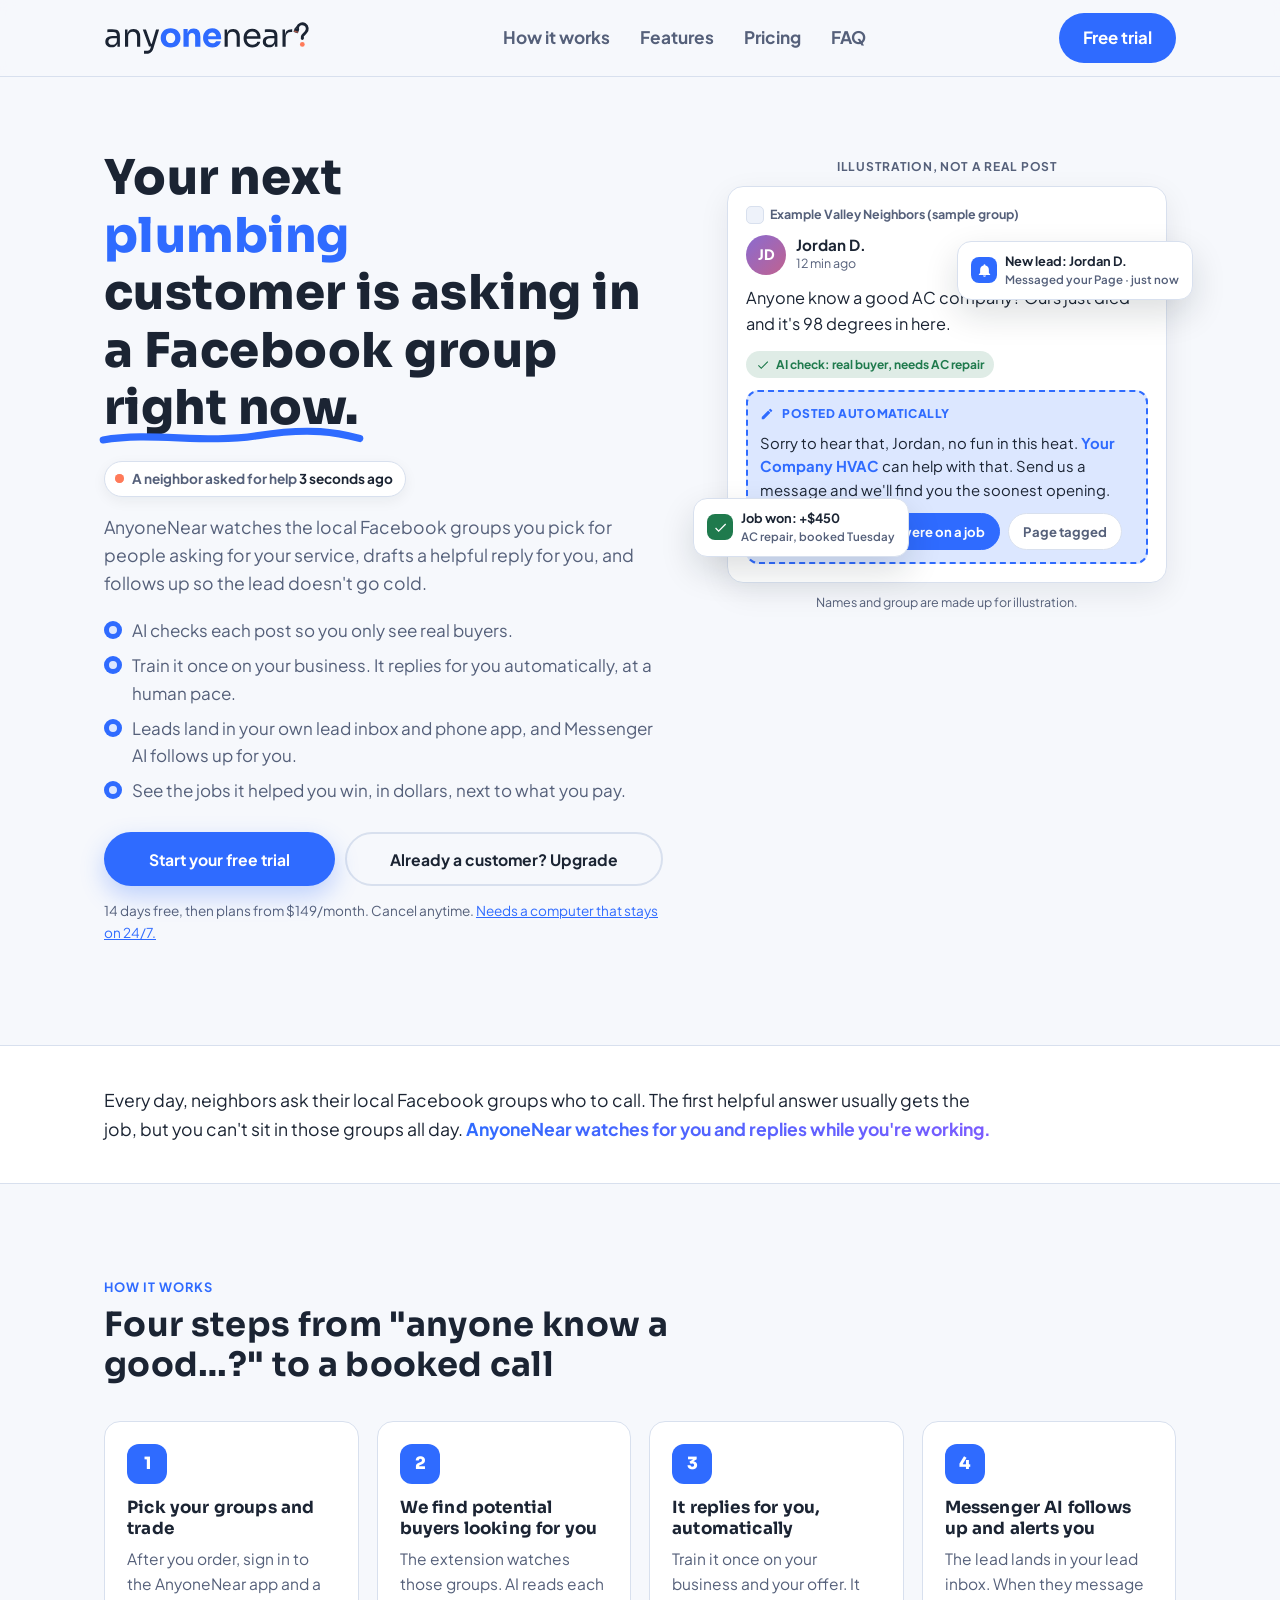
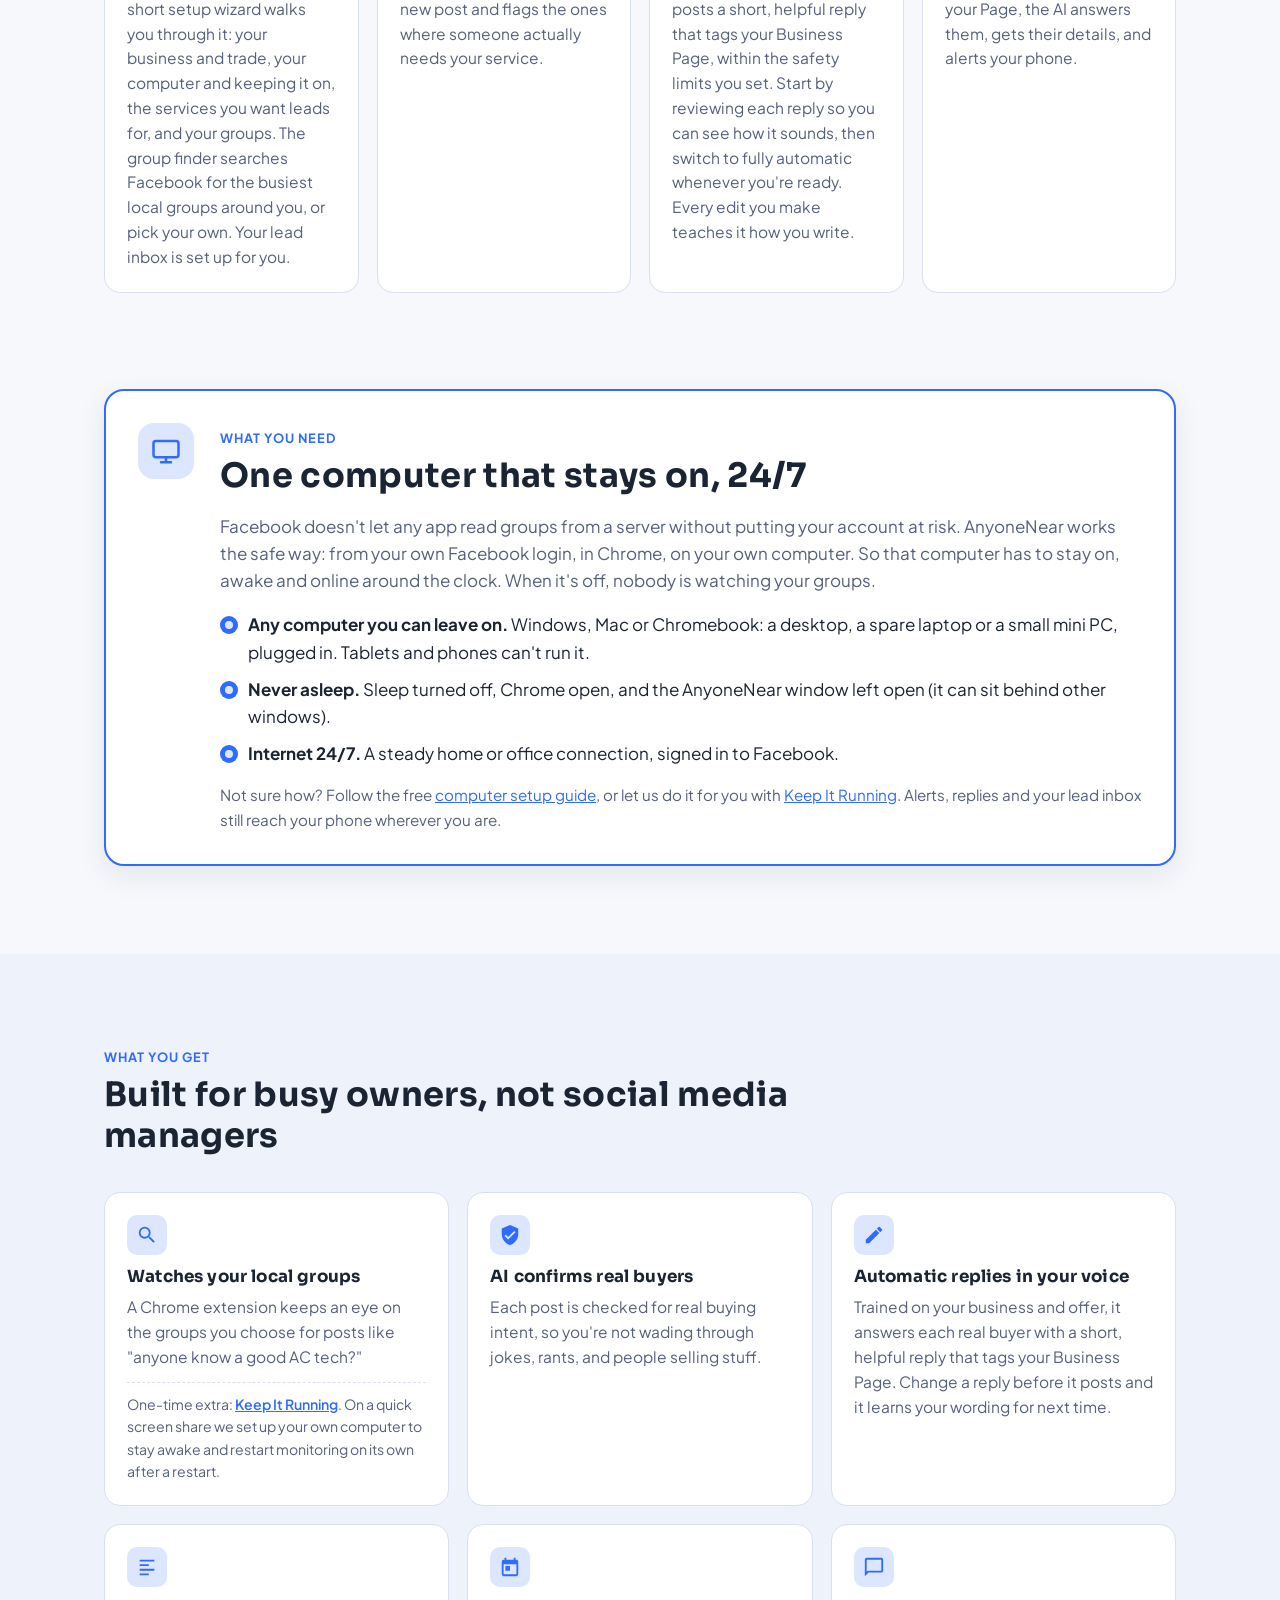
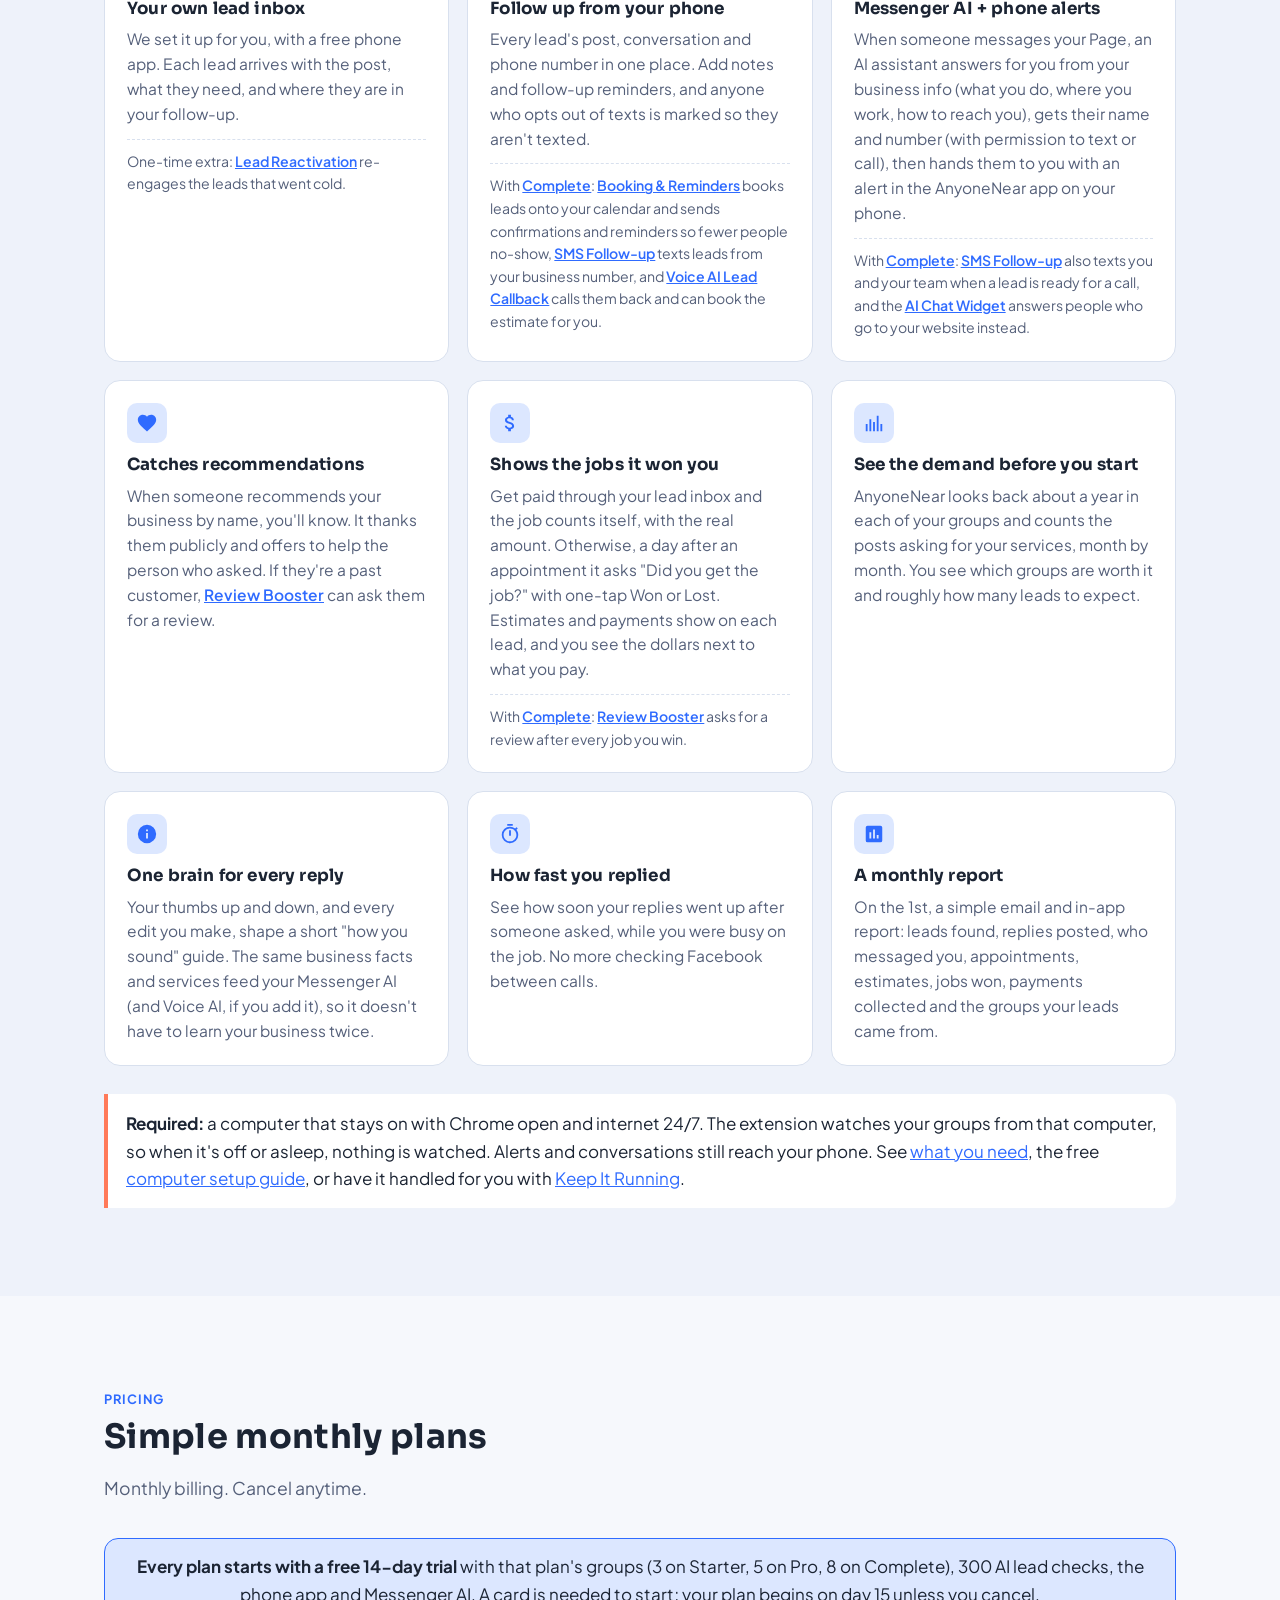
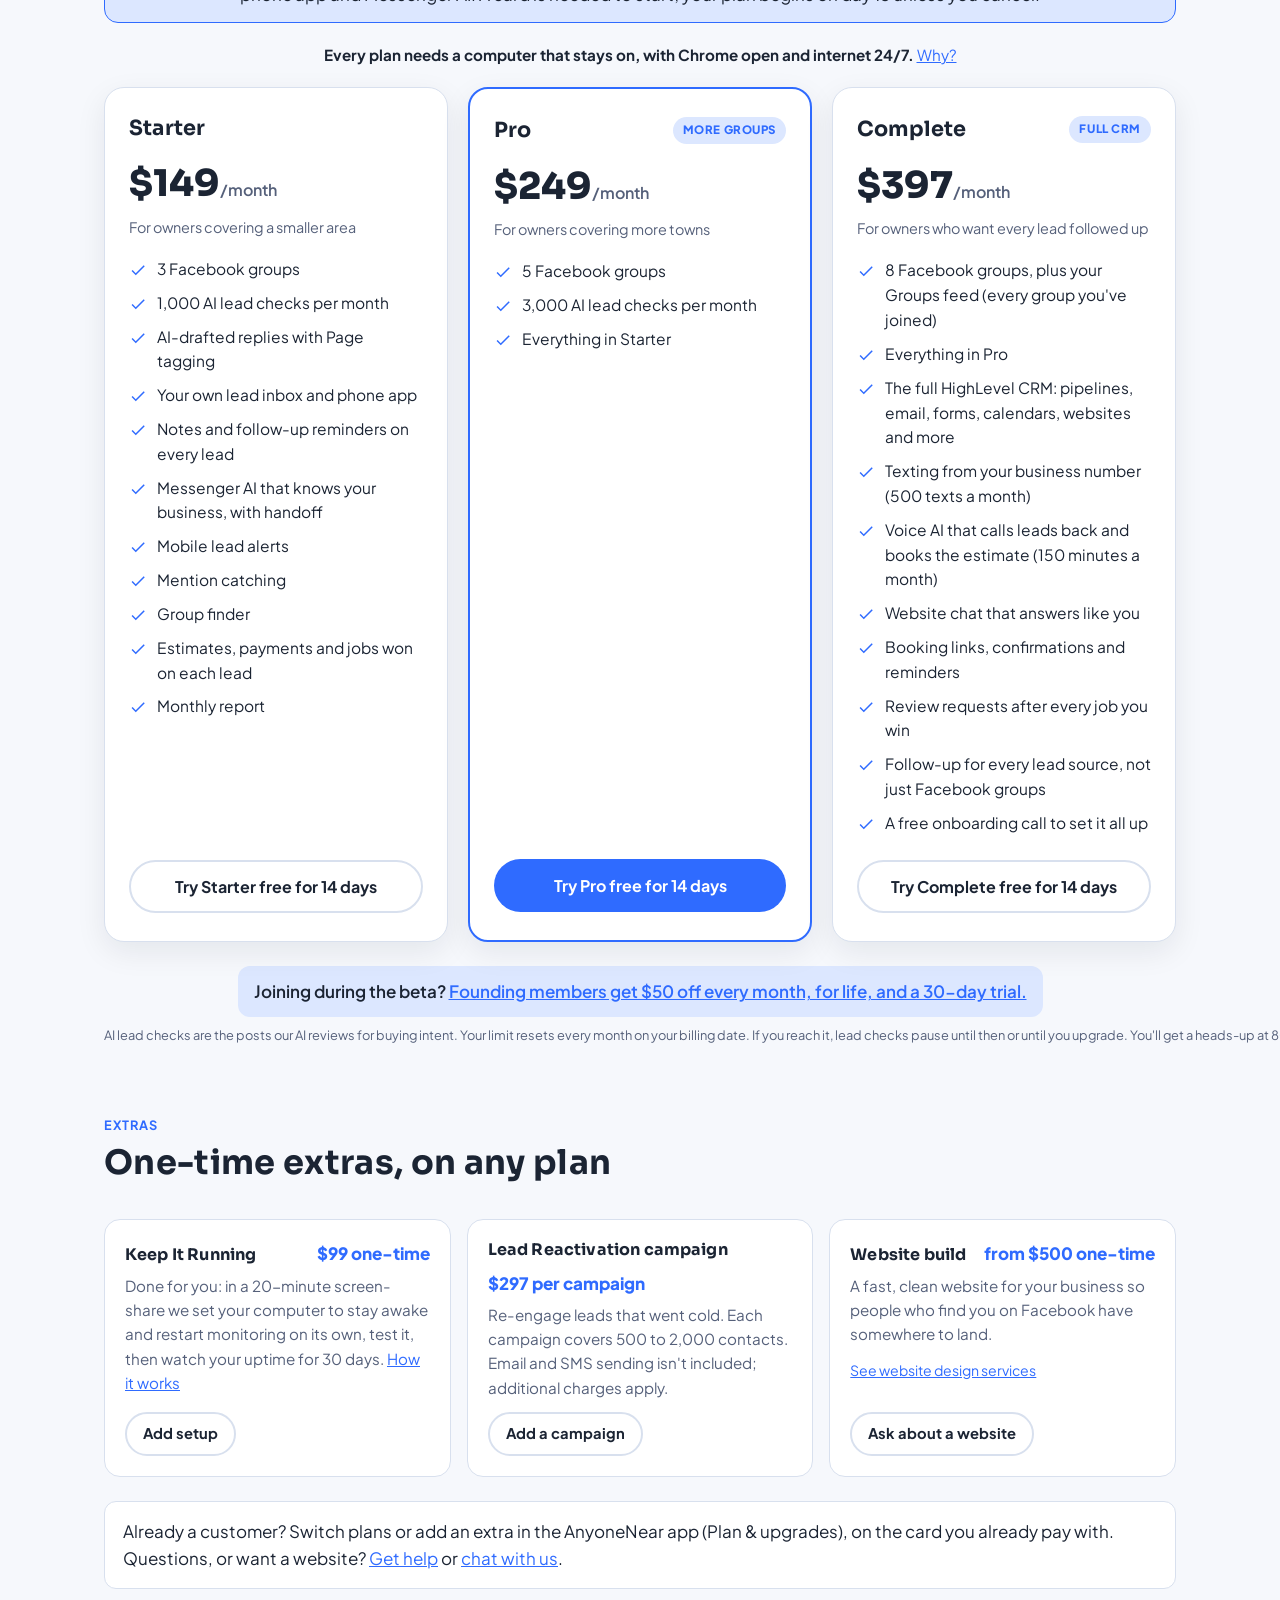
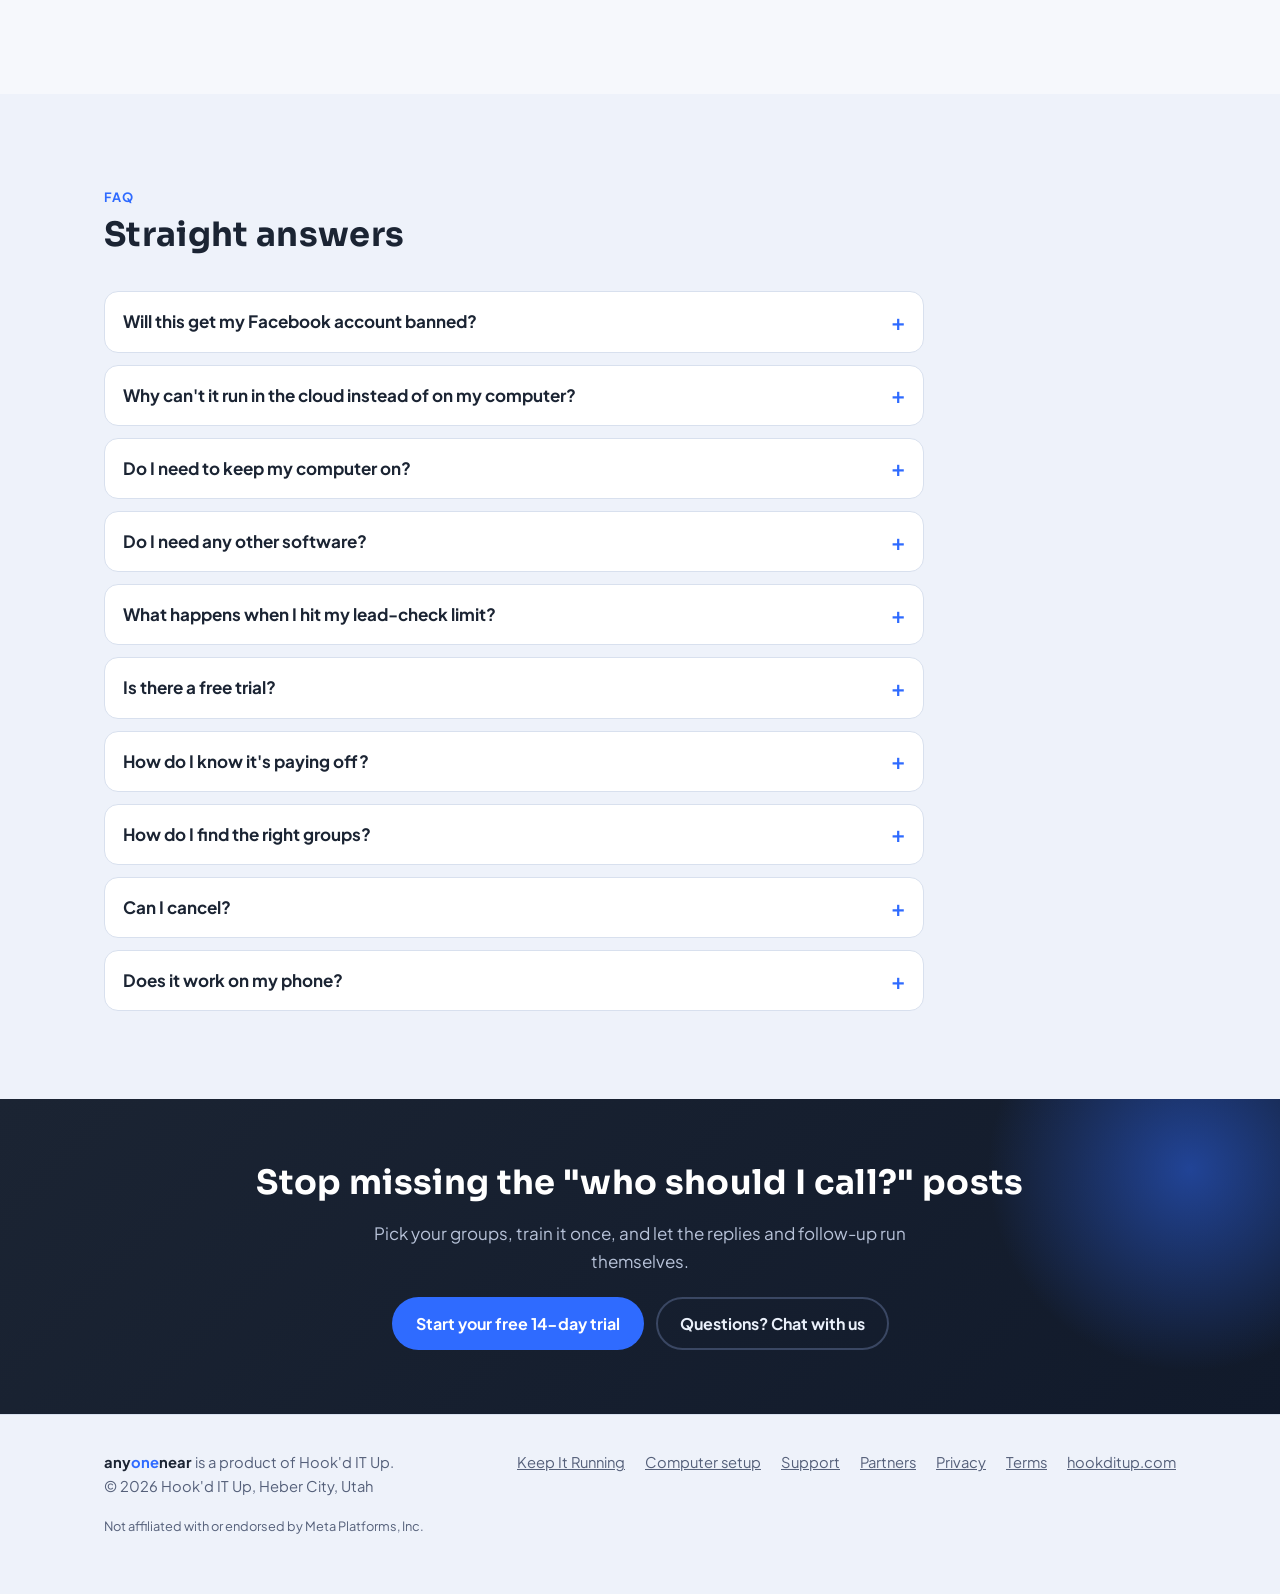
==== commit 975e084c: "Complete: 8 Facebook groups plus the Groups feed Co-Authored-By: Claude Opus 5.5 <noreply@anthropic." ====
--- a/index.html
+++ b/index.html
@@ -596,7 +596,7 @@
 
 
       <div class="plans">
-        <p class="trial-note" data-trial hidden><b>Every plan starts with a free 14-day trial</b> with that plan's groups (3 on Starter, 5 on Pro and Complete), 300 AI lead checks, the phone app and Messenger AI. A card is needed to start; your plan begins on day 15 unless you cancel.</p>
+        <p class="trial-note" data-trial hidden><b>Every plan starts with a free 14-day trial</b> with that plan's groups (3 on Starter, 5 on Pro, 8 on Complete), 300 AI lead checks, the phone app and Messenger AI. A card is needed to start; your plan begins on day 15 unless you cancel.</p>
         <p class="req-note"><b>Every plan needs a computer that stays on, with Chrome open and internet 24/7.</b> <a href="#need">Why?</a></p>
         <article class="plan" aria-labelledby="plan-starter">
           <div class="plan-top"><h3 id="plan-starter">Starter</h3></div>
@@ -635,6 +635,7 @@
           <div class="price">$397<small>/month</small></div>
           <div class="per">For owners who want every lead followed up</div>
           <ul class="checks">
+            <li>8 Facebook groups, plus your Groups feed (every group you've joined)</li>
             <li>Everything in Pro</li>
             <li>The full HighLevel CRM: pipelines, email, forms, calendars, websites and more</li>
             <li>Texting from your business number (500 texts a month)</li>
@@ -711,7 +712,7 @@
         </details>
         <details data-trial hidden>
           <summary>Is there a free trial?</summary>
-          <p>Yes. Every plan is free for 14 days, with your plan's groups (3 on Starter, 5 on Pro and Complete) and 300 AI lead checks for the whole trial. A card is needed to start, and your plan begins on day 15 unless you cancel. If you use up the trial's lead checks early, start your plan from the app to keep going.</p>
+          <p>Yes. Every plan is free for 14 days, with your plan's groups (3 on Starter, 5 on Pro, 8 on Complete) and 300 AI lead checks for the whole trial. A card is needed to start, and your plan begins on day 15 unless you cancel. If you use up the trial's lead checks early, start your plan from the app to keep going.</p>
         </details>
         <details>
           <summary>How do I know it's paying off?</summary>
@@ -867,7 +868,7 @@
   var y = document.getElementById("year"); if (y) y.textContent = new Date().getFullYear();
 </script>
 <!-- Checkout: the 2-step form on this page (step 2 is Stripe's card form) -->
-<script src="checkout.js?v=5" defer></script>
+<script src="checkout.js?v=6" defer></script>
 <!-- Website chat (HighLevel Conversation AI agent "AnyoneNear Website Chat", master sub-account) -->
 <script src="https://widgets.leadconnectorhq.com/loader.js" data-resources-url="https://widgets.leadconnectorhq.com/chat-widget/loader.js" data-widget-id="6ac586773571432bfc4807aa" defer></script>
 </body>
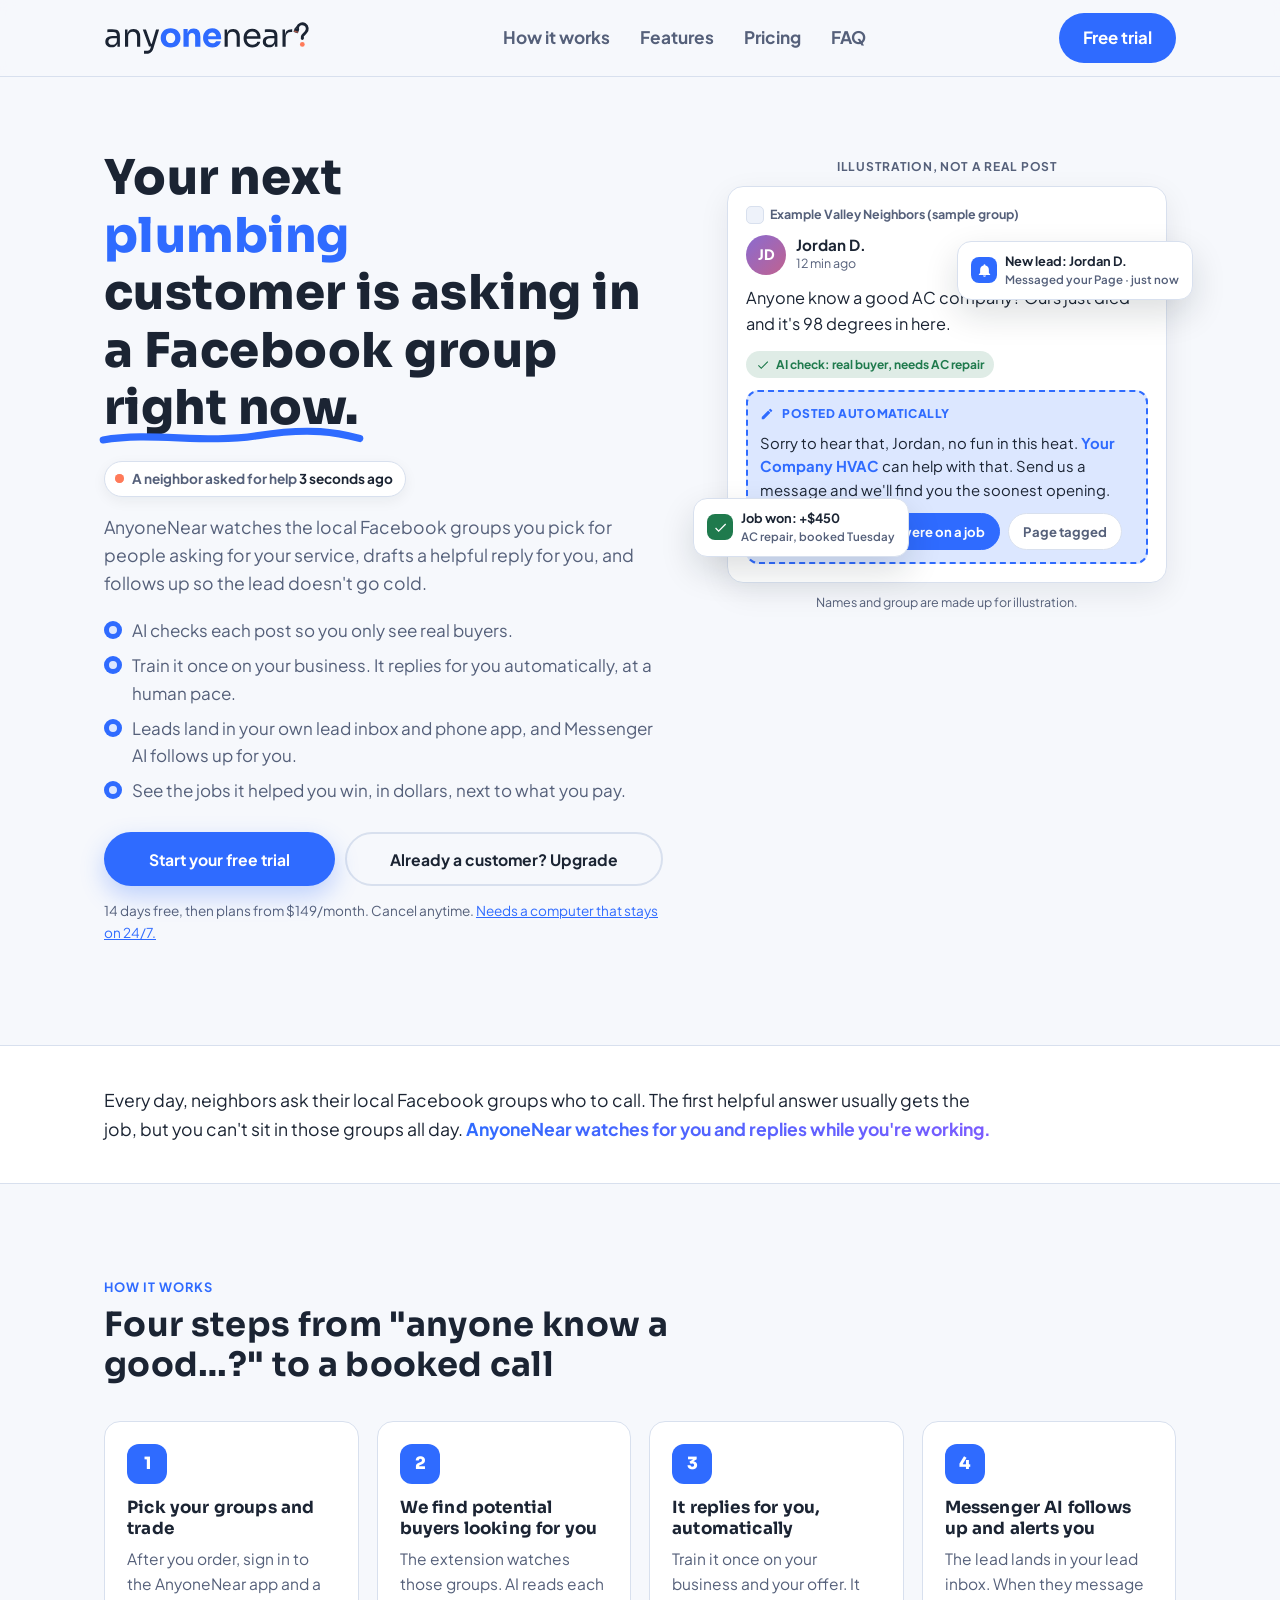
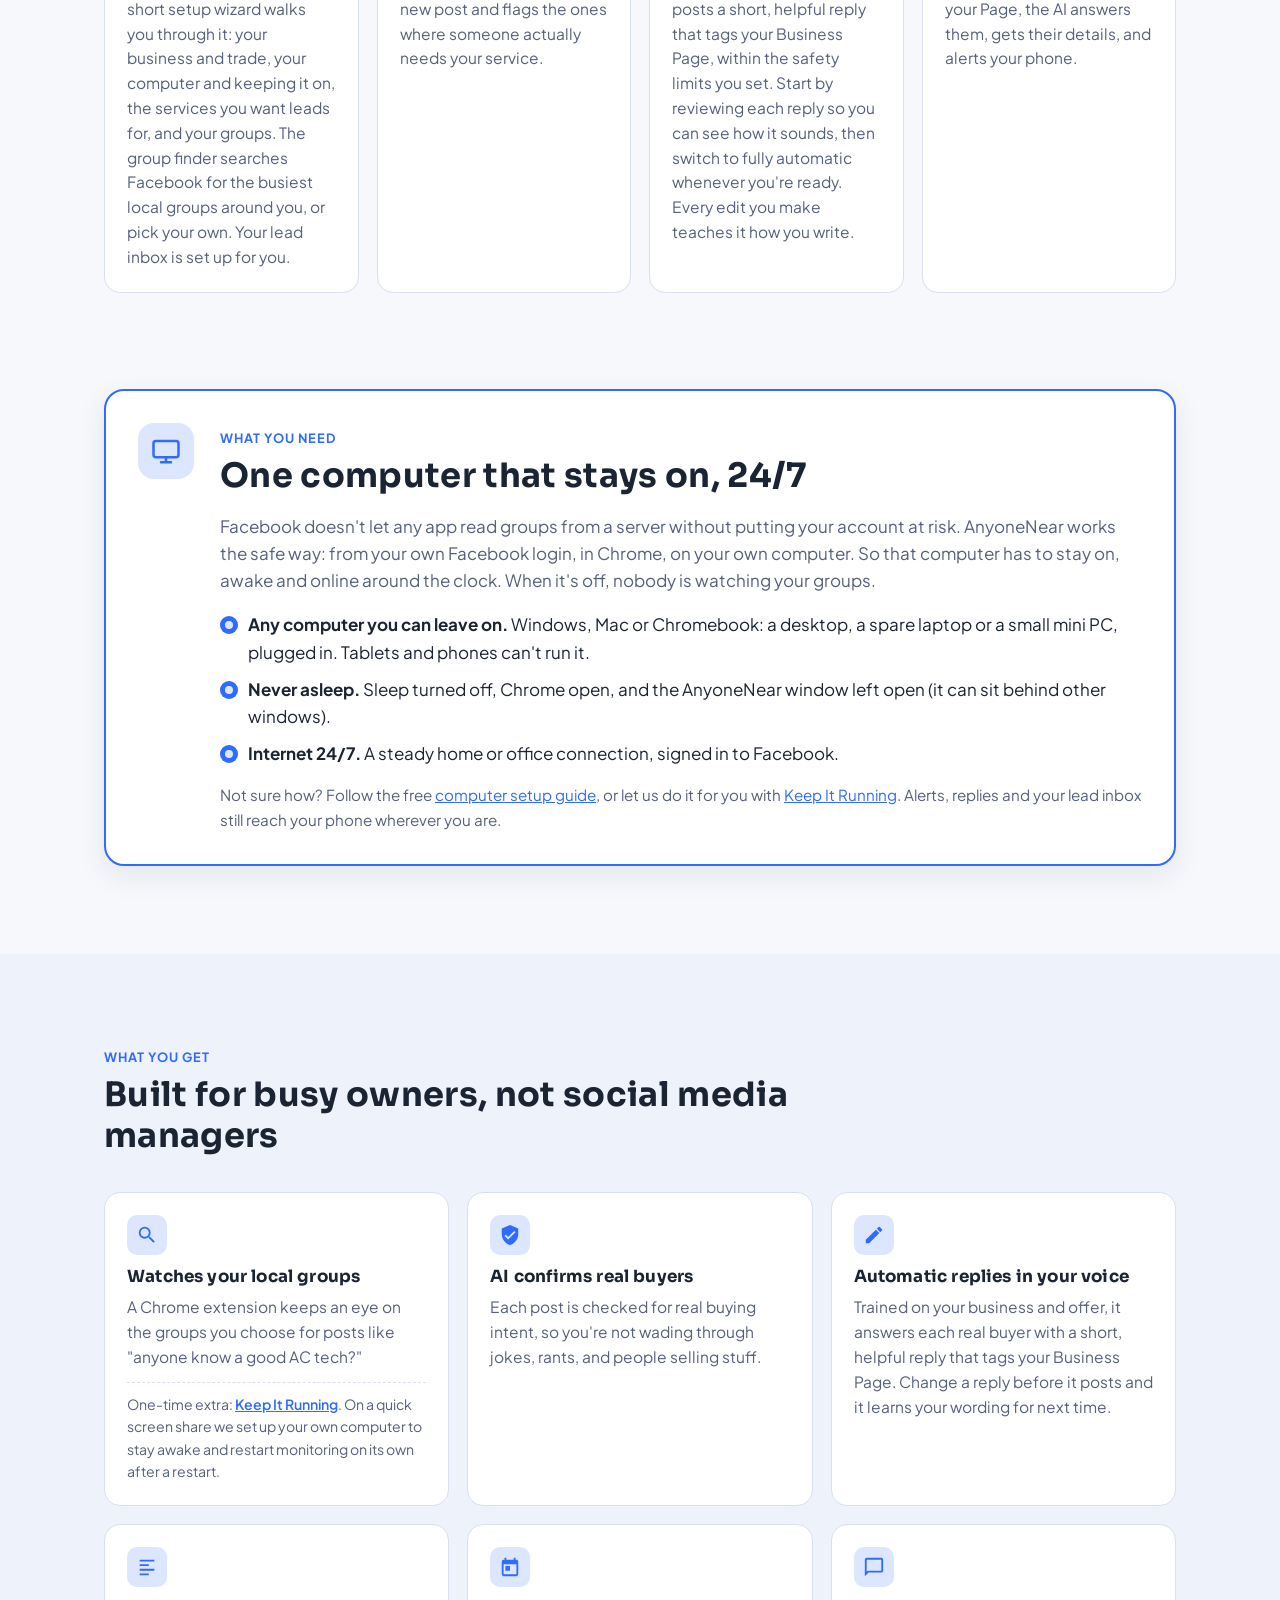
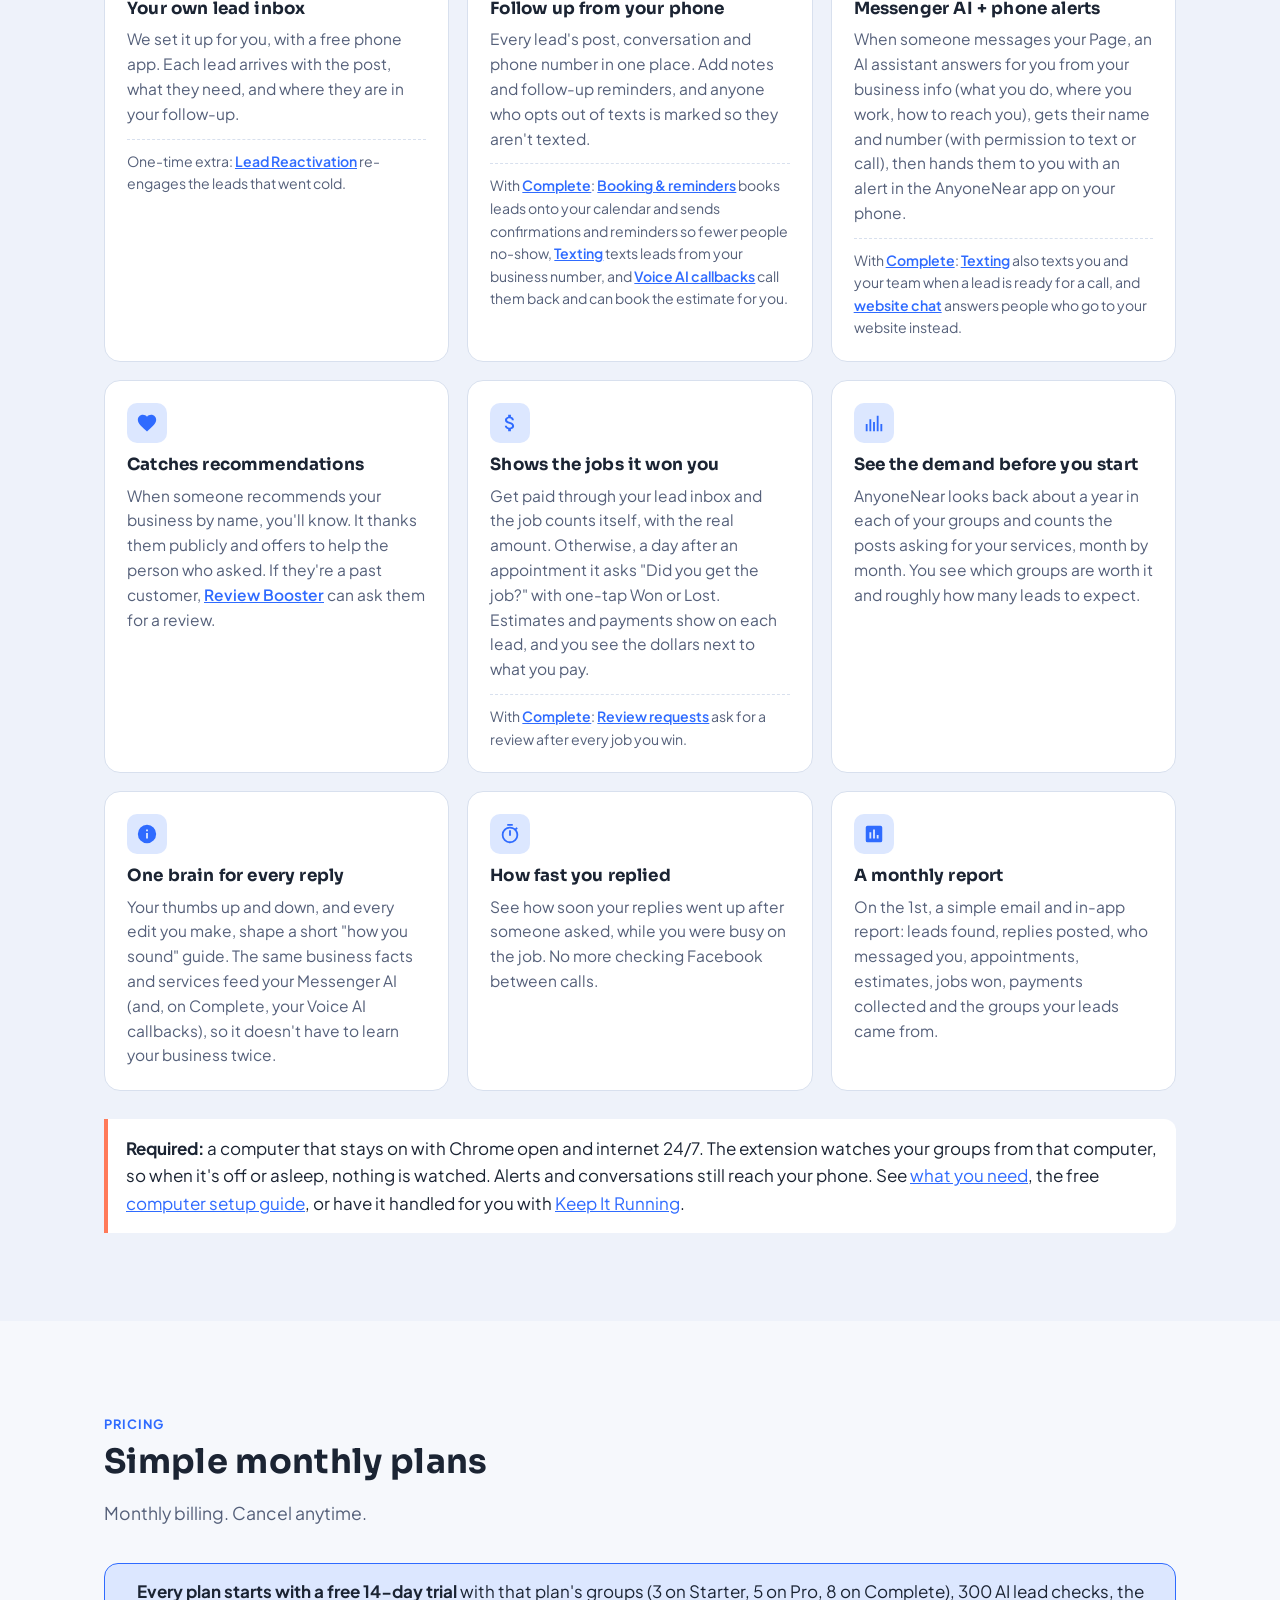
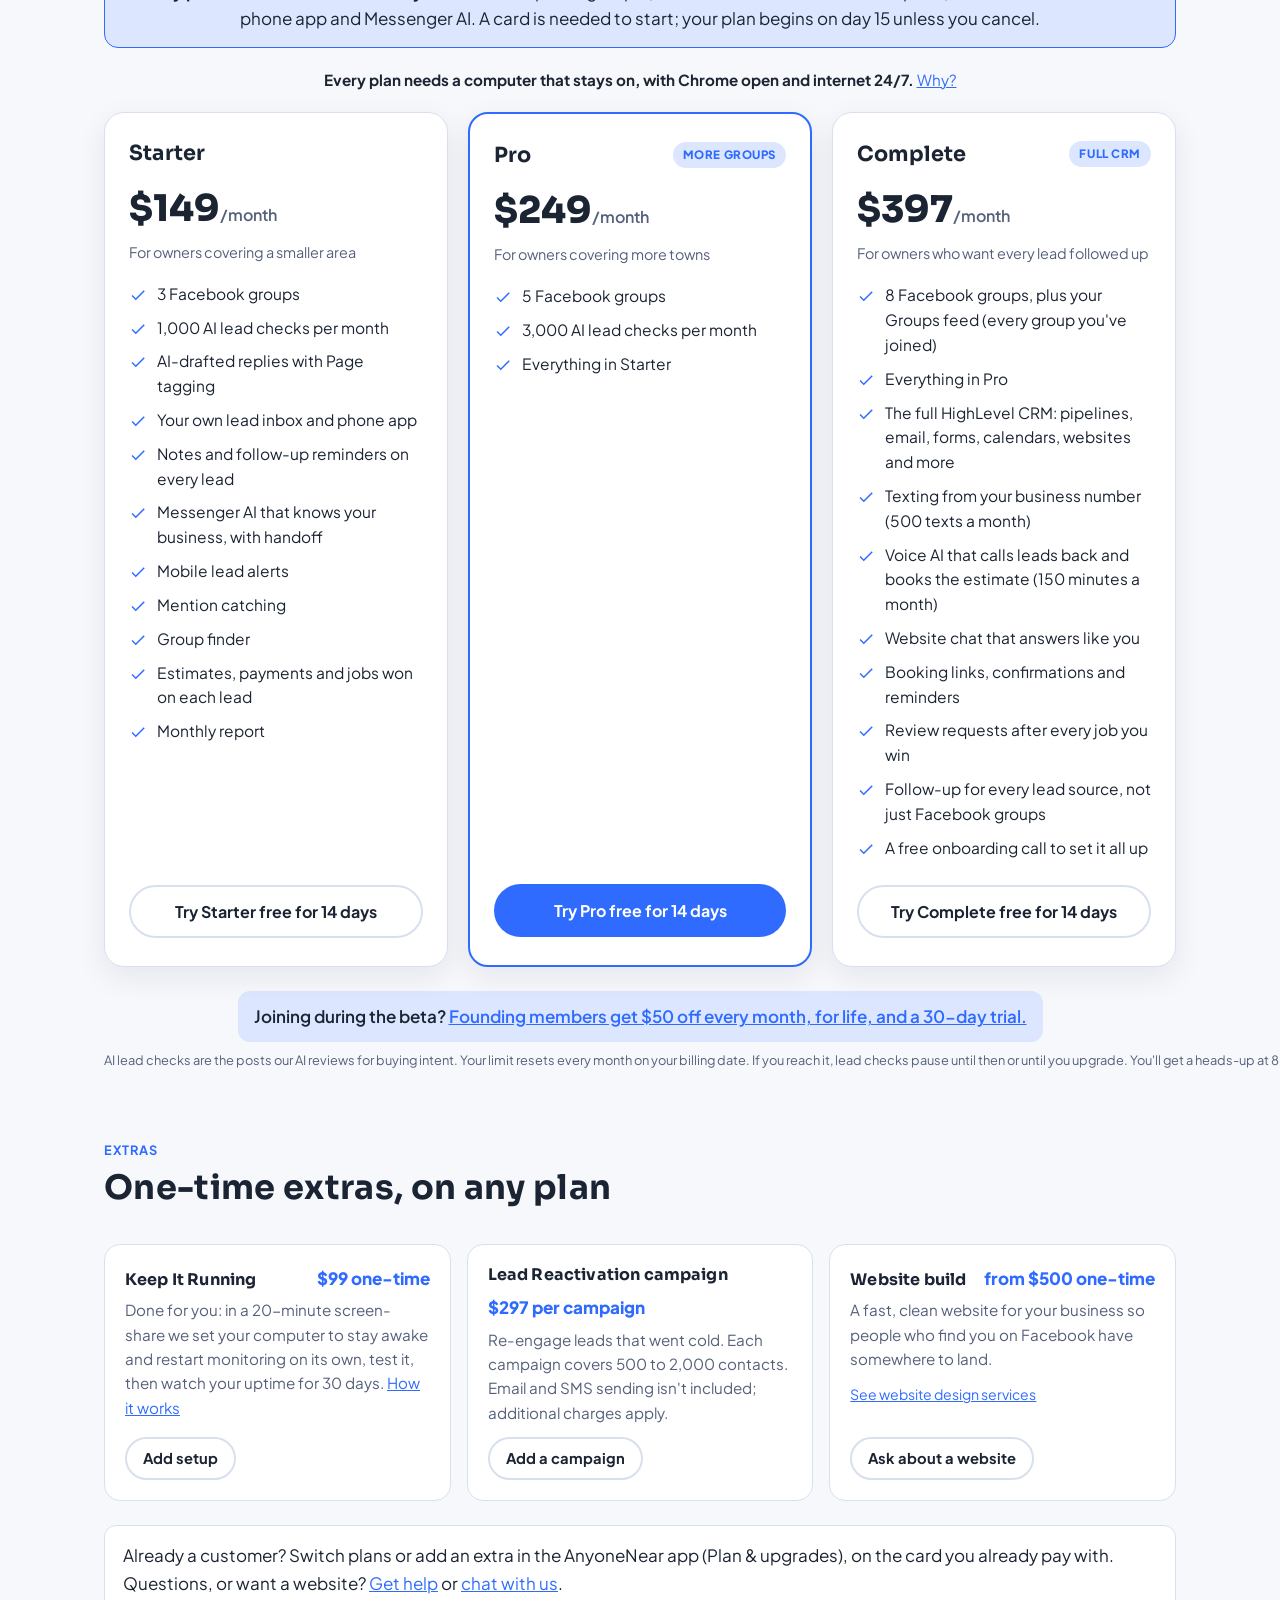
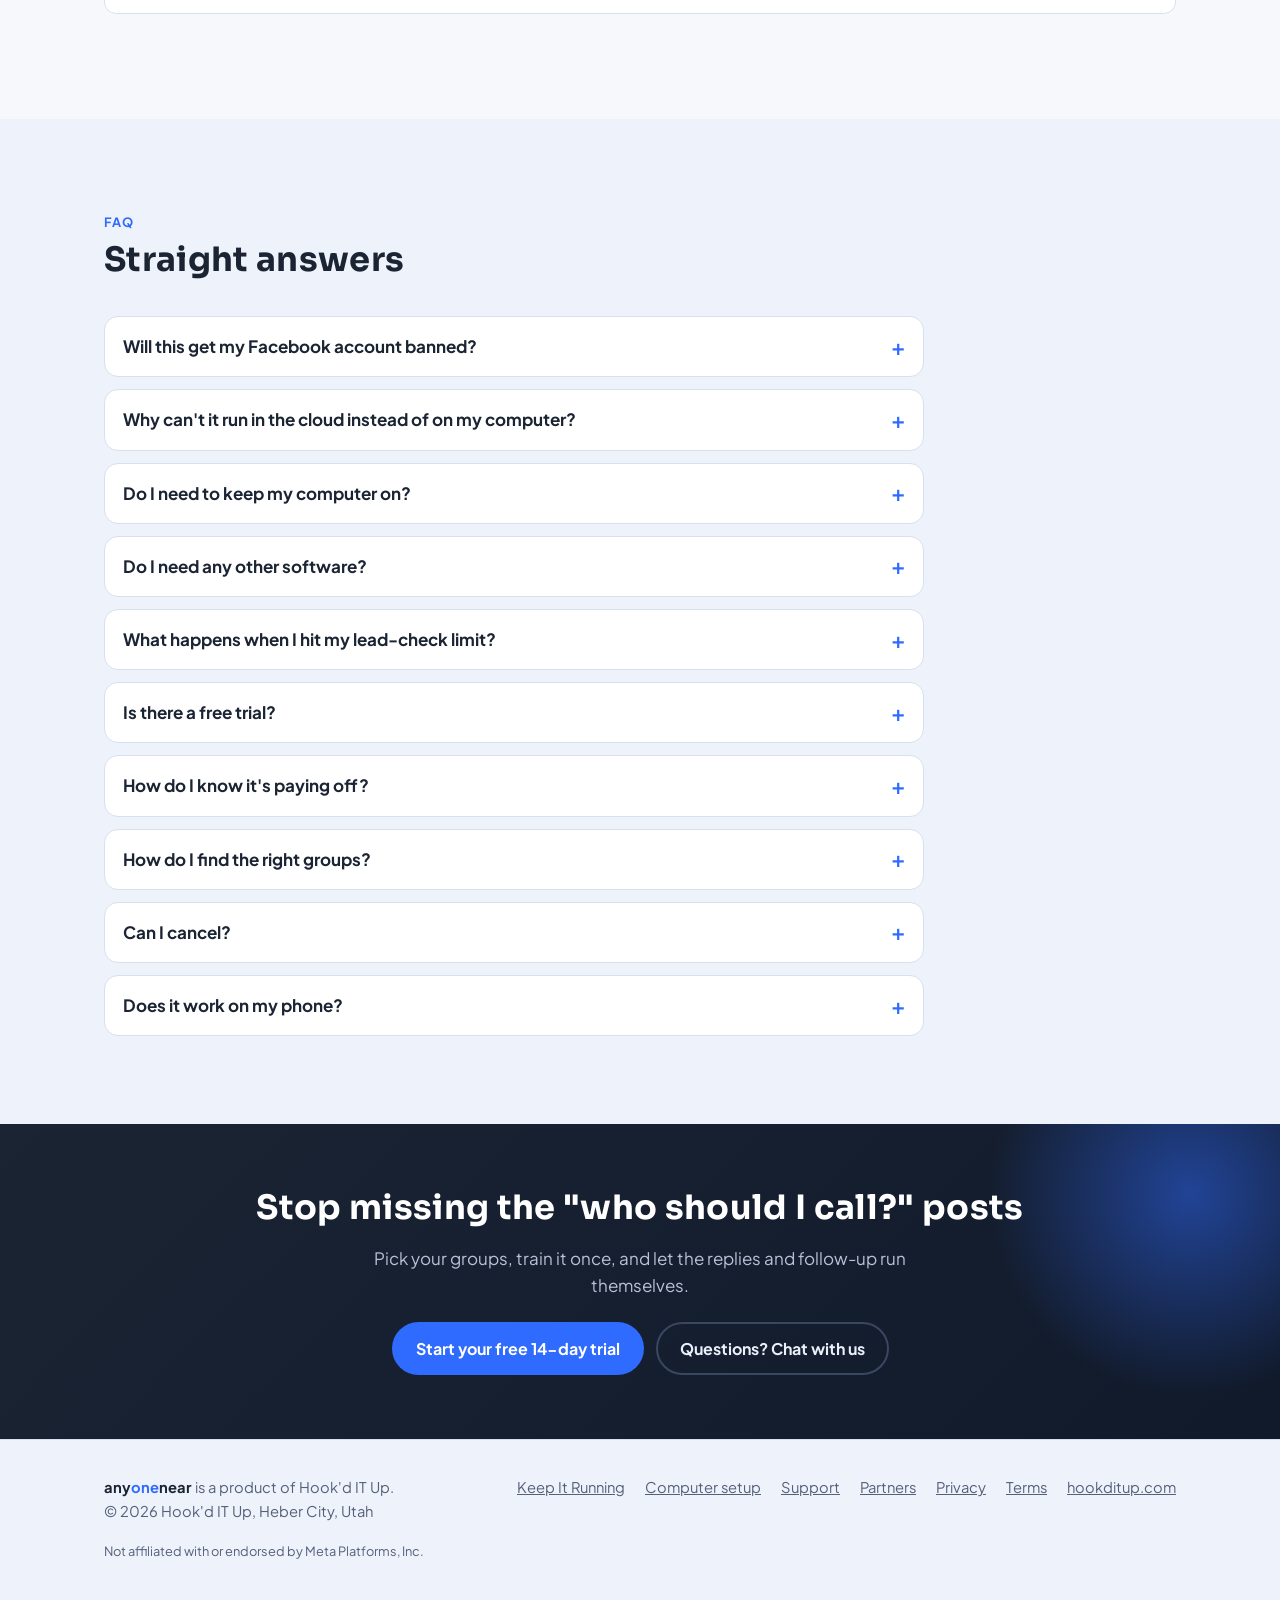
==== commit 80fed9c0: "Home page: Complete's follow-up tools by their current names Co-Authored-By: Claude Opus 5.5 <norepl" ====
--- a/index.html
+++ b/index.html
@@ -539,13 +539,13 @@
           <div class="icon" aria-hidden="true"><svg viewBox="0 0 24 24" fill="currentColor"><path d="M19 4h-1V2h-2v2H8V2H6v2H5a2 2 0 0 0-2 2v14a2 2 0 0 0 2 2h14a2 2 0 0 0 2-2V6a2 2 0 0 0-2-2m0 16H5V9h14zM7 11h5v5H7z"/></svg></div>
           <h3>Follow up from your phone</h3>
           <p>Every lead's post, conversation and phone number in one place. Add notes and follow-up reminders, and anyone who opts out of texts is marked so they aren't texted.</p>
-          <p class="addon-note">With <a href="#plan-complete-card">Complete</a>: <a href="#plan-complete-card">Booking &amp; Reminders</a> books leads onto your calendar and sends confirmations and reminders so fewer people no-show, <a href="#plan-complete-card">SMS Follow-up</a> texts leads from your business number, and <a href="#plan-complete-card">Voice AI Lead Callback</a> calls them back and can book the estimate for you.</p>
+          <p class="addon-note">With <a href="#plan-complete-card">Complete</a>: <a href="#plan-complete-card">Booking &amp; reminders</a> books leads onto your calendar and sends confirmations and reminders so fewer people no-show, <a href="#plan-complete-card">Texting</a> texts leads from your business number, and <a href="#plan-complete-card">Voice AI callbacks</a> call them back and can book the estimate for you.</p>
         </article>
         <article class="feature">
           <div class="icon" aria-hidden="true"><svg viewBox="0 0 24 24" fill="currentColor"><path d="M20 2H4a2 2 0 0 0-2 2v18l4-4h14a2 2 0 0 0 2-2V4a2 2 0 0 0-2-2m0 14H5.17L4 17.17V4h16z"/></svg></div>
           <h3>Messenger AI + phone alerts</h3>
           <p>When someone messages your Page, an AI assistant answers for you from your business info (what you do, where you work, how to reach you), gets their name and number (with permission to text or call), then hands them to you with an alert in the AnyoneNear app on your phone.</p>
-          <p class="addon-note">With <a href="#plan-complete-card">Complete</a>: <a href="#plan-complete-card">SMS Follow-up</a> also texts you and your team when a lead is ready for a call, and the <a href="#plan-complete-card">AI Chat Widget</a> answers people who go to your website instead.</p>
+          <p class="addon-note">With <a href="#plan-complete-card">Complete</a>: <a href="#plan-complete-card">Texting</a> also texts you and your team when a lead is ready for a call, and <a href="#plan-complete-card">website chat</a> answers people who go to your website instead.</p>
         </article>
         <article class="feature">
           <div class="icon" aria-hidden="true"><svg viewBox="0 0 24 24" fill="currentColor"><path d="M12 21.35 10.55 20C5.4 15.36 2 12.28 2 8.5 2 5.42 4.42 3 7.5 3c1.74 0 3.41.81 4.5 2.09C13.09 3.81 14.76 3 16.5 3 19.58 3 22 5.42 22 8.5c0 3.78-3.4 6.86-8.55 11.54z"/></svg></div>
@@ -556,7 +556,7 @@
           <div class="icon" aria-hidden="true"><svg viewBox="0 0 24 24" fill="currentColor"><path d="M11.8 10.9c-2.27-.59-3-1.2-3-2.15 0-1.09 1.01-1.85 2.7-1.85 1.78 0 2.44.85 2.5 2.1h2.21c-.07-1.72-1.12-3.3-3.21-3.81V3h-3v2.16c-1.94.42-3.5 1.68-3.5 3.61 0 2.31 1.91 3.46 4.7 4.13 2.5.6 3 1.48 3 2.41 0 .69-.49 1.79-2.7 1.79-2.06 0-2.87-.92-2.98-2.1h-2.2c.12 2.19 1.76 3.42 3.68 3.83V21h3v-2.15c1.95-.37 3.5-1.5 3.5-3.55 0-2.84-2.43-3.81-4.7-4.4"/></svg></div>
           <h3>Shows the jobs it won you</h3>
           <p>Get paid through your lead inbox and the job counts itself, with the real amount. Otherwise, a day after an appointment it asks "Did you get the job?" with one-tap Won or Lost. Estimates and payments show on each lead, and you see the dollars next to what you pay.</p>
-          <p class="addon-note">With <a href="#plan-complete-card">Complete</a>: <a href="#plan-complete-card">Review Booster</a> asks for a review after every job you win.</p>
+          <p class="addon-note">With <a href="#plan-complete-card">Complete</a>: <a href="#plan-complete-card">Review requests</a> ask for a review after every job you win.</p>
         </article>
         <article class="feature">
           <div class="icon" aria-hidden="true"><svg viewBox="0 0 24 24" fill="currentColor"><path d="M3 13h2v8H3zm4-5h2v13H7zm4 3h2v10h-2zm4-7h2v17h-2zm4 9h2v8h-2z"/></svg></div>
@@ -566,7 +566,7 @@
         <article class="feature">
           <div class="icon" aria-hidden="true"><svg viewBox="0 0 24 24" fill="currentColor"><path d="M12 2a10 10 0 1 0 10 10A10 10 0 0 0 12 2m1 15h-2v-6h2zm0-8h-2V7h2z"/></svg></div>
           <h3>One brain for every reply</h3>
-          <p>Your thumbs up and down, and every edit you make, shape a short "how you sound" guide. The same business facts and services feed your Messenger AI (and Voice AI, if you add it), so it doesn't have to learn your business twice.</p>
+          <p>Your thumbs up and down, and every edit you make, shape a short "how you sound" guide. The same business facts and services feed your Messenger AI (and, on Complete, your Voice AI callbacks), so it doesn't have to learn your business twice.</p>
         </article>
         <article class="feature">
           <div class="icon" aria-hidden="true"><svg viewBox="0 0 24 24" fill="currentColor"><path d="M15 1H9v2h6zm-4 13h2V8h-2zm8.03-6.61 1.42-1.42c-.43-.51-.9-.99-1.41-1.41l-1.42 1.42A8.96 8.96 0 0 0 12 4a9 9 0 1 0 9 9c0-2.12-.74-4.07-1.97-5.61M12 20c-3.87 0-7-3.13-7-7s3.13-7 7-7 7 3.13 7 7-3.13 7-7 7"/></svg></div>
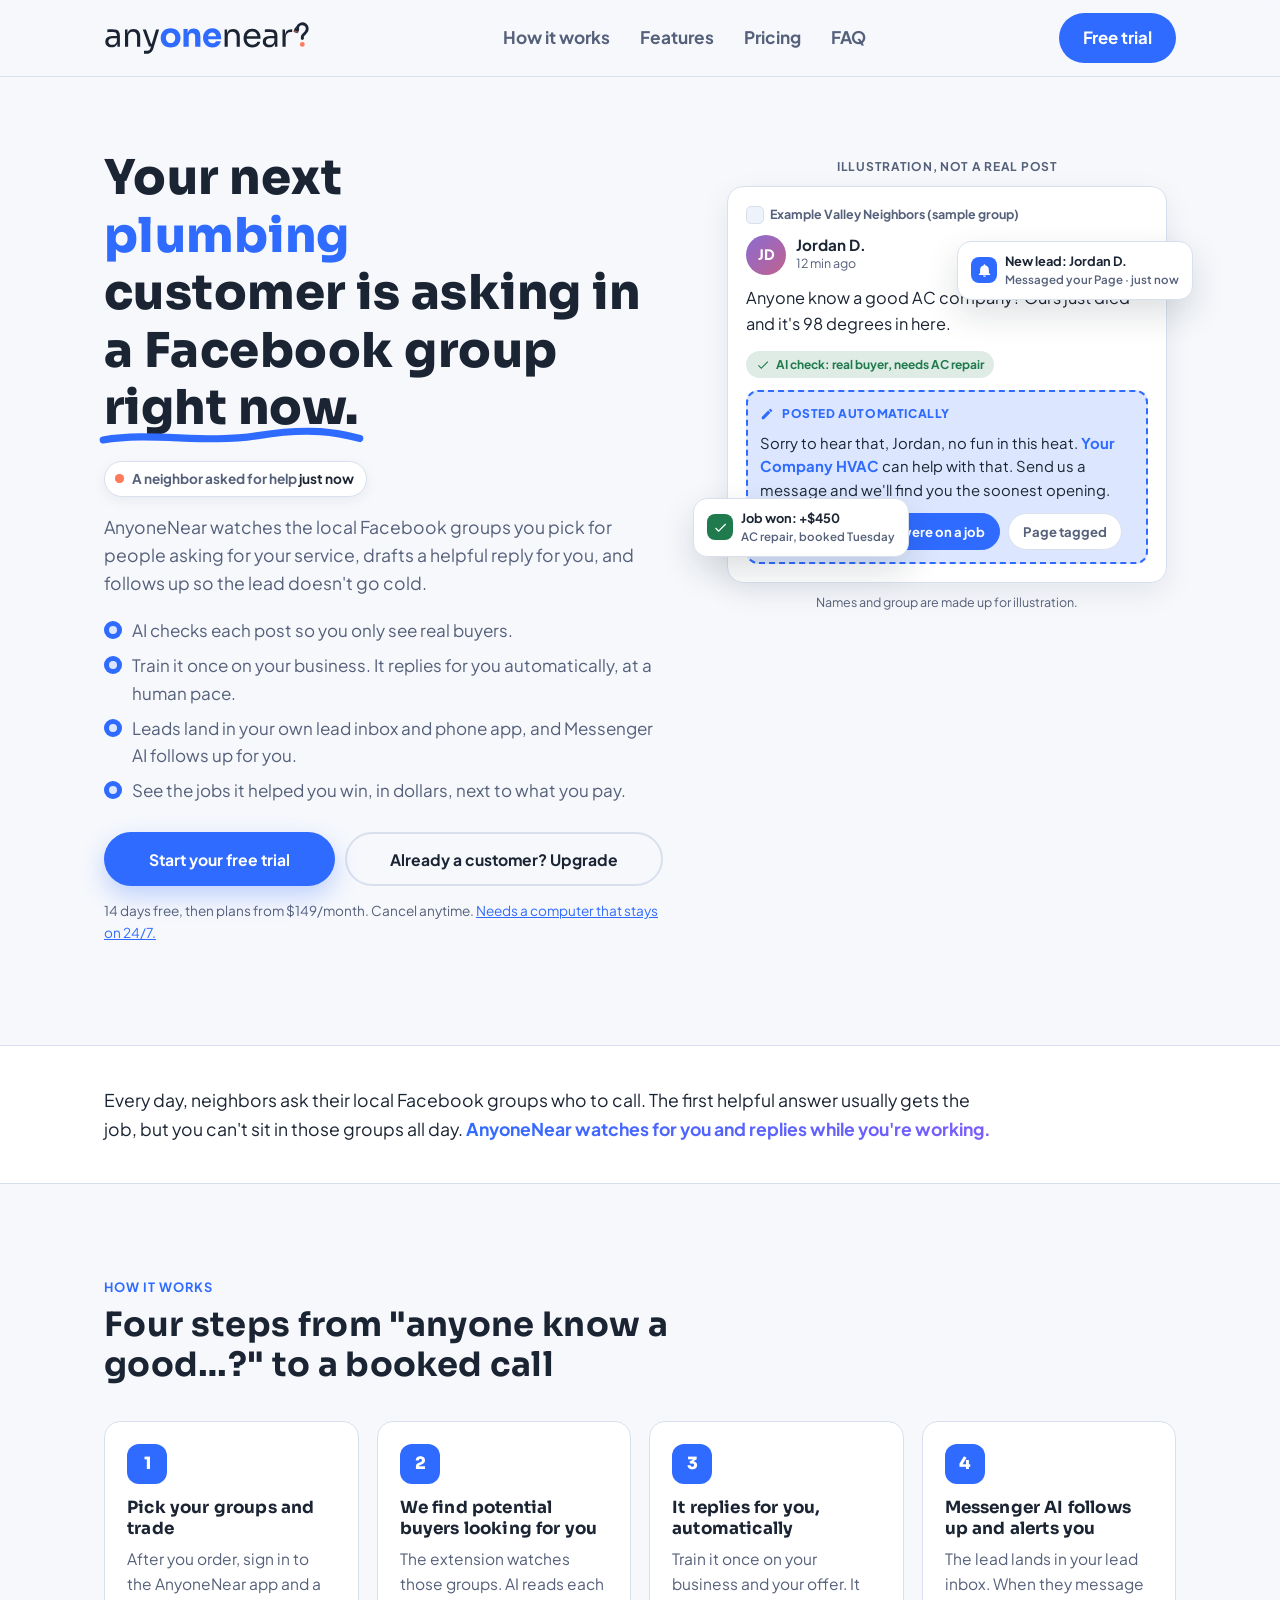
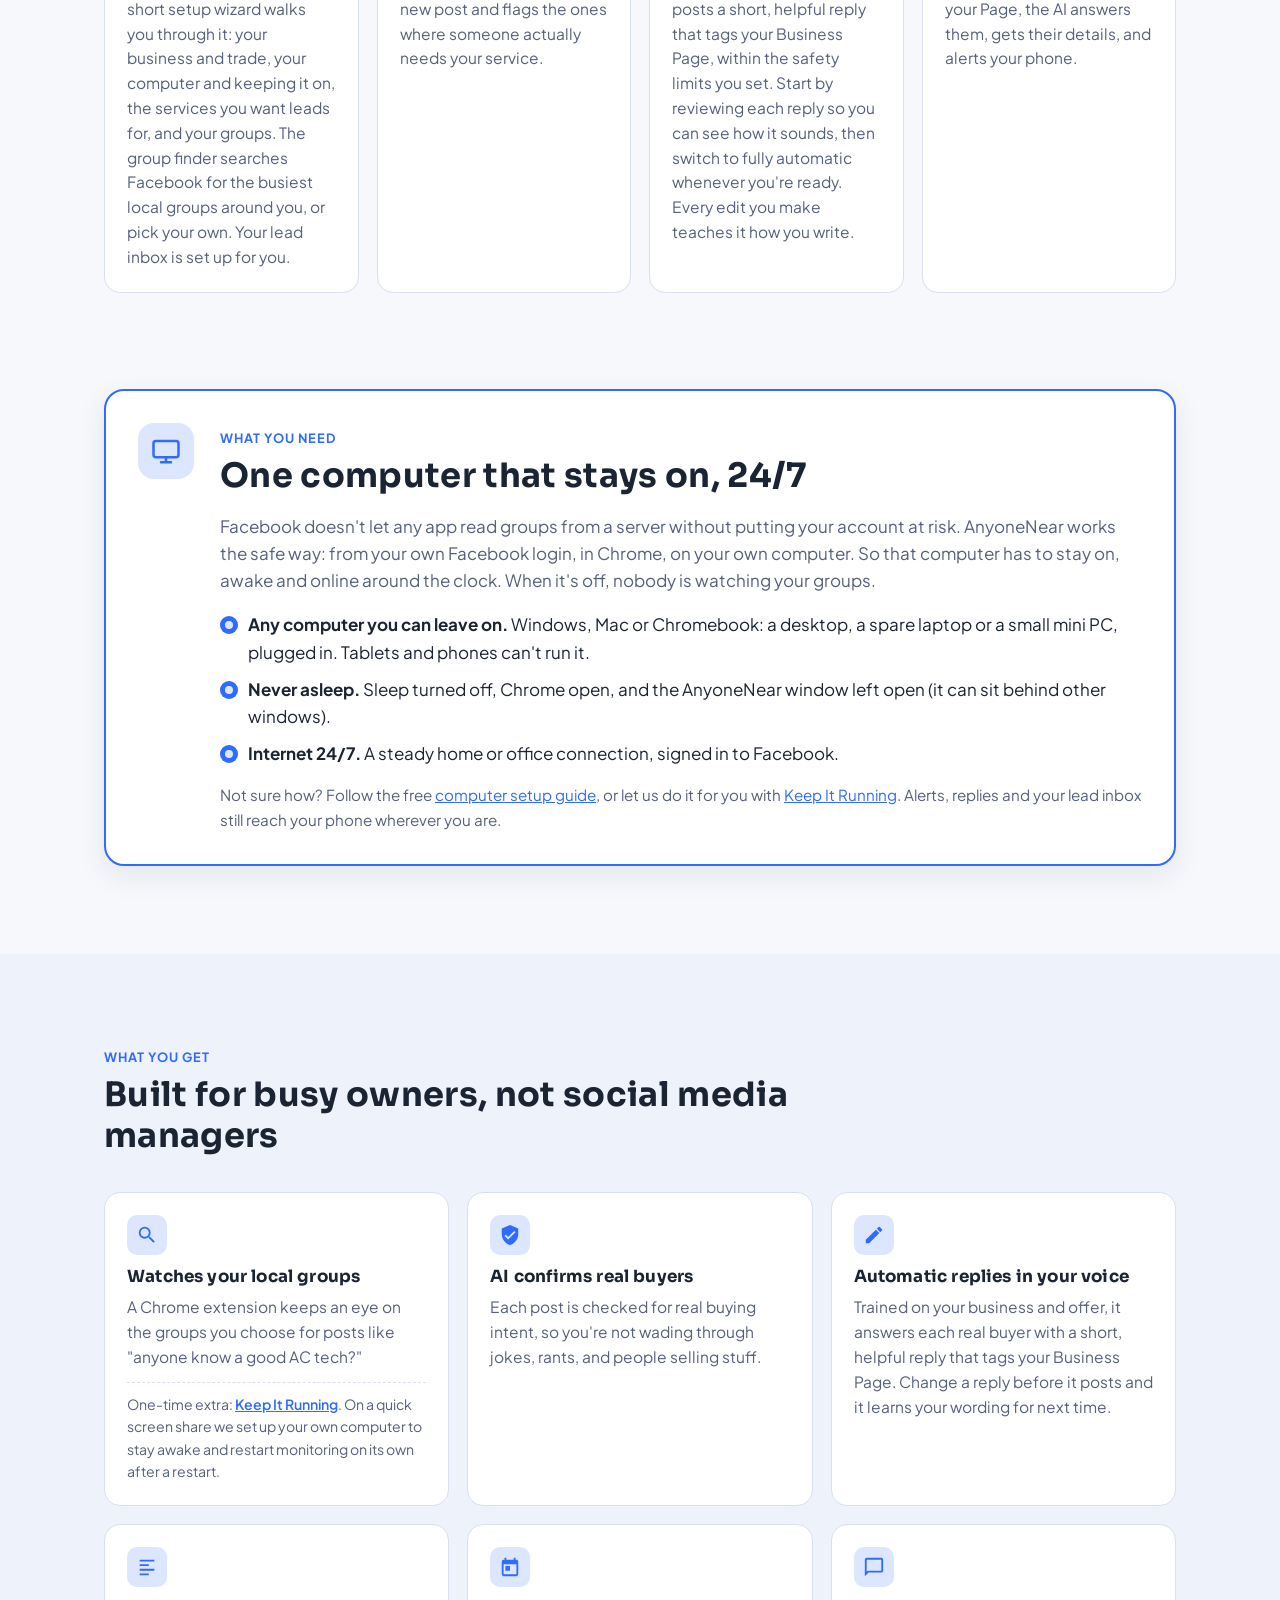
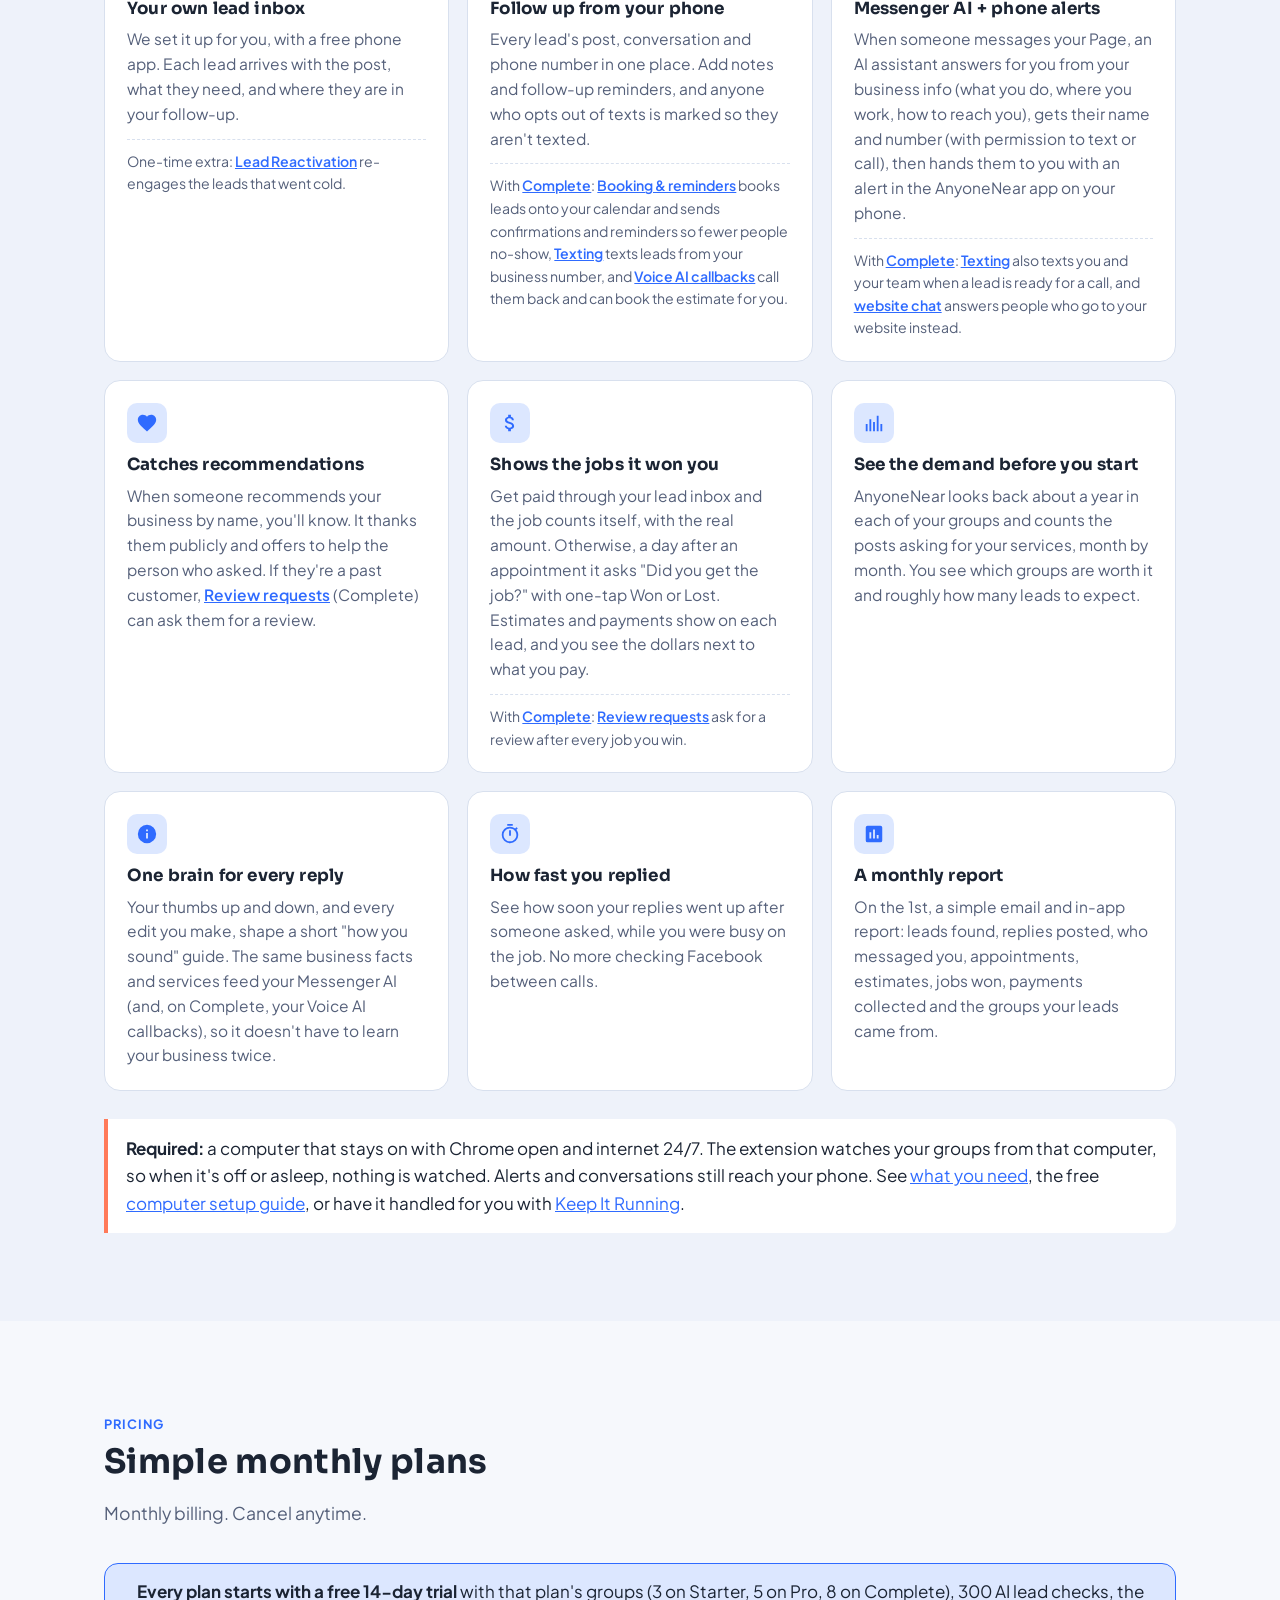
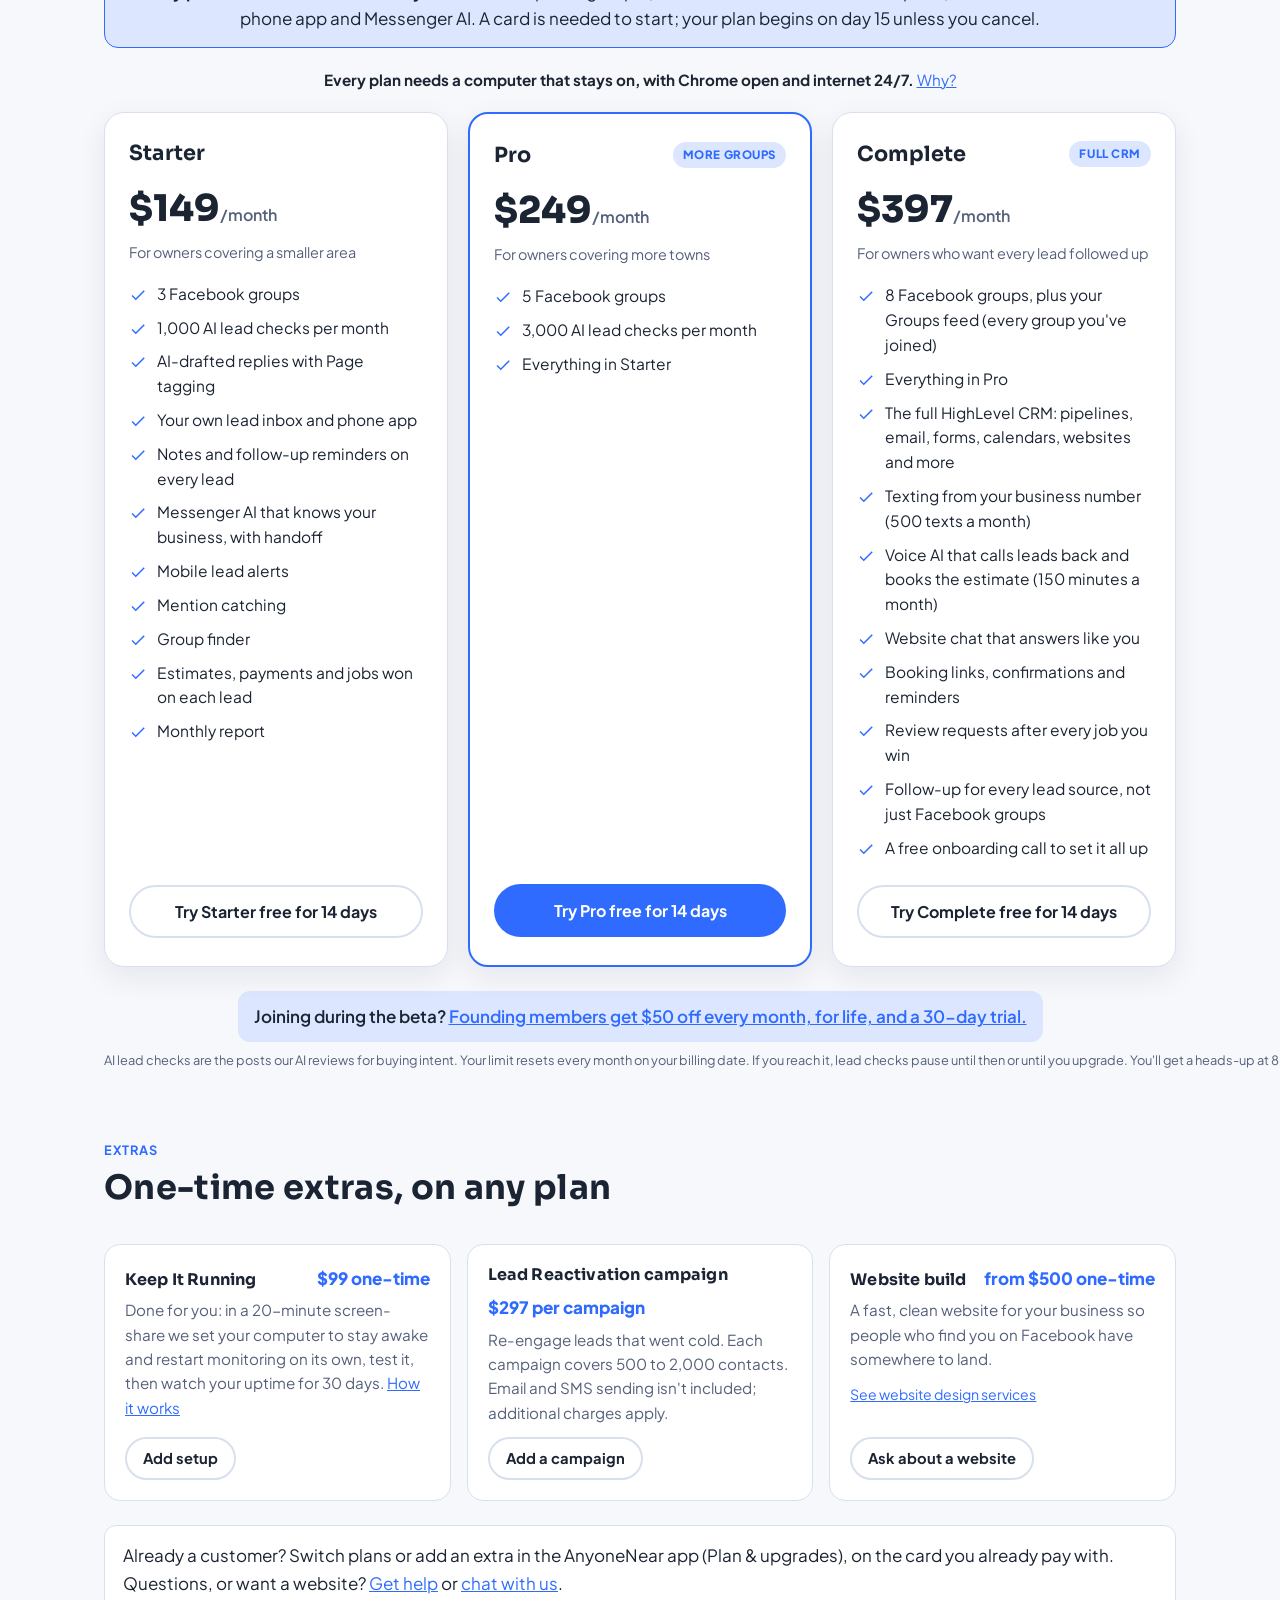
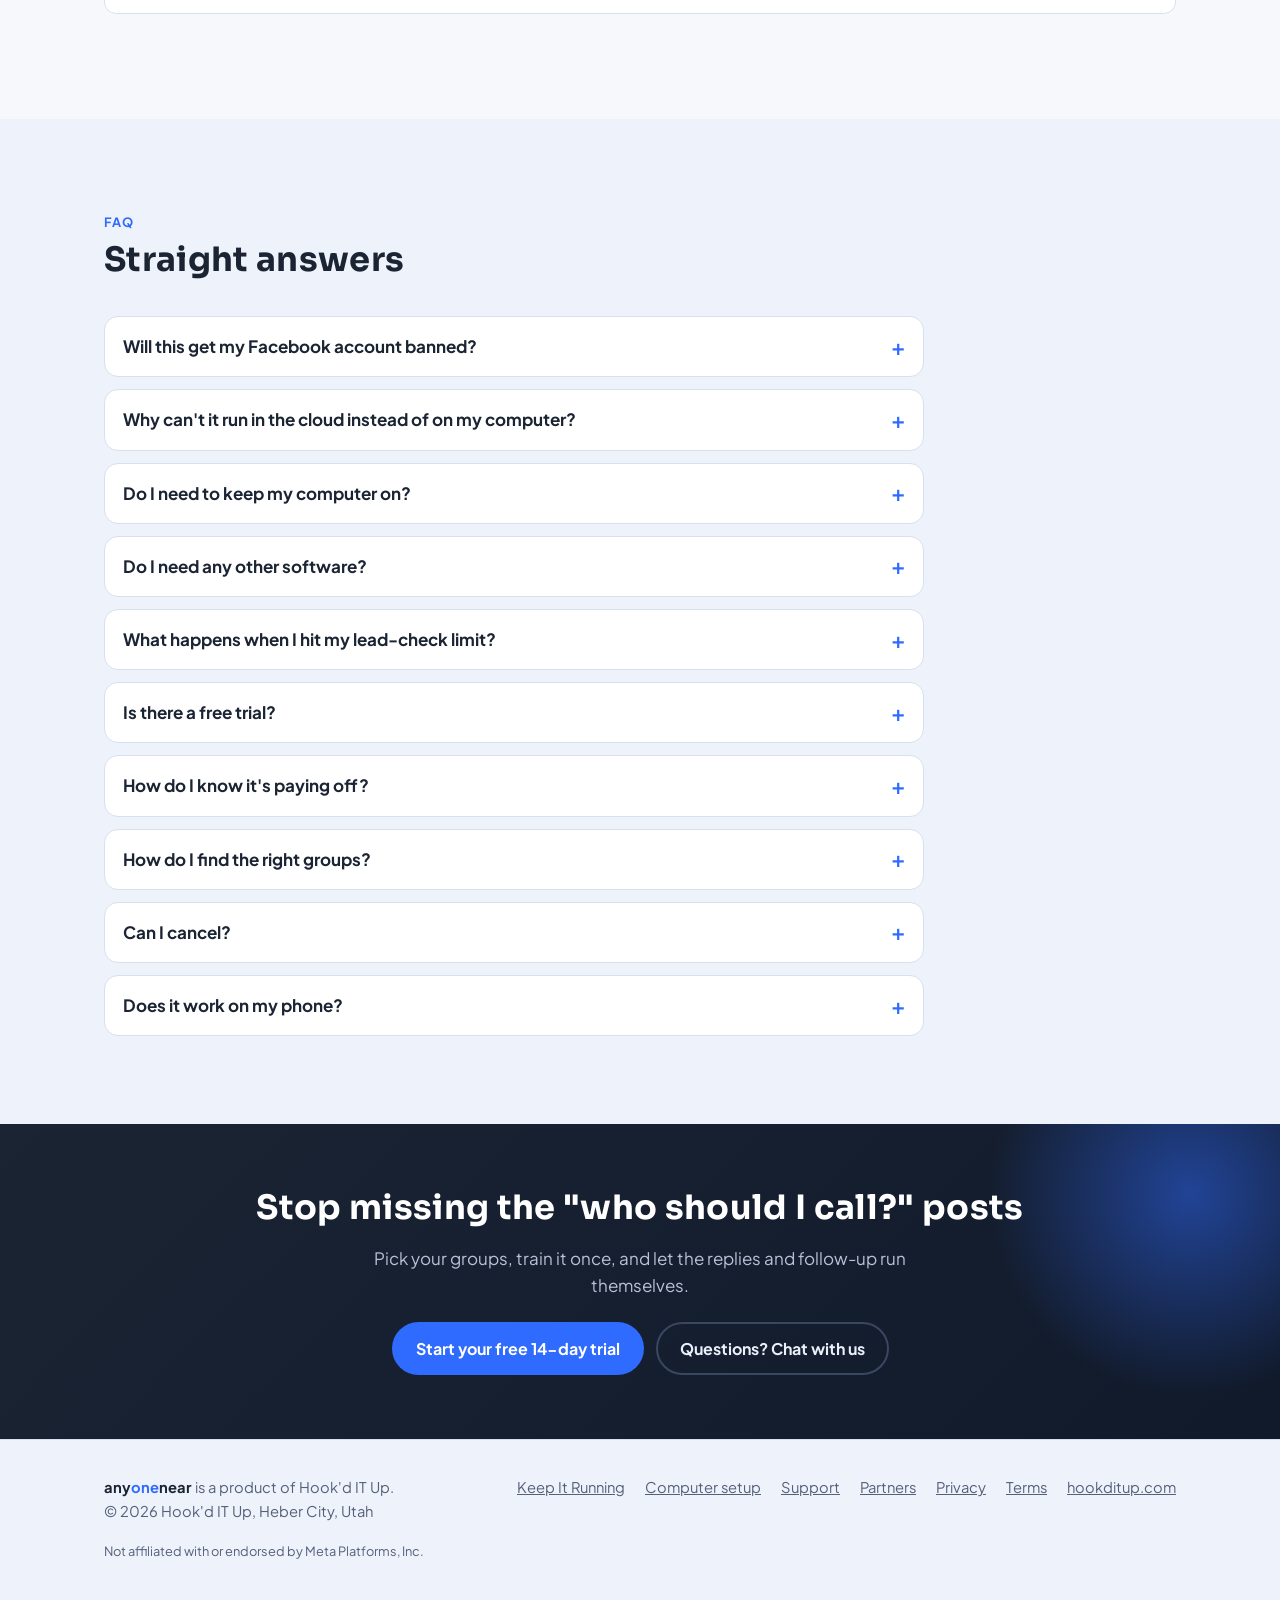
==== commit dbad4a40: "Home page: Review requests Co-Authored-By: Claude Opus 5.5 <noreply@anthropic.com>" ====
--- a/index.html
+++ b/index.html
@@ -550,7 +550,7 @@
         <article class="feature">
           <div class="icon" aria-hidden="true"><svg viewBox="0 0 24 24" fill="currentColor"><path d="M12 21.35 10.55 20C5.4 15.36 2 12.28 2 8.5 2 5.42 4.42 3 7.5 3c1.74 0 3.41.81 4.5 2.09C13.09 3.81 14.76 3 16.5 3 19.58 3 22 5.42 22 8.5c0 3.78-3.4 6.86-8.55 11.54z"/></svg></div>
           <h3>Catches recommendations</h3>
-          <p>When someone recommends your business by name, you'll know. It thanks them publicly and offers to help the person who asked. If they're a past customer, <a href="#plan-complete-card">Review Booster</a> can ask them for a review.</p>
+          <p>When someone recommends your business by name, you'll know. It thanks them publicly and offers to help the person who asked. If they're a past customer, <a href="#plan-complete-card">Review requests</a> (Complete) can ask them for a review.</p>
         </article>
         <article class="feature">
           <div class="icon" aria-hidden="true"><svg viewBox="0 0 24 24" fill="currentColor"><path d="M11.8 10.9c-2.27-.59-3-1.2-3-2.15 0-1.09 1.01-1.85 2.7-1.85 1.78 0 2.44.85 2.5 2.1h2.21c-.07-1.72-1.12-3.3-3.21-3.81V3h-3v2.16c-1.94.42-3.5 1.68-3.5 3.61 0 2.31 1.91 3.46 4.7 4.13 2.5.6 3 1.48 3 2.41 0 .69-.49 1.79-2.7 1.79-2.06 0-2.87-.92-2.98-2.1h-2.2c.12 2.19 1.76 3.42 3.68 3.83V21h3v-2.15c1.95-.37 3.5-1.5 3.5-3.55 0-2.84-2.43-3.81-4.7-4.4"/></svg></div>
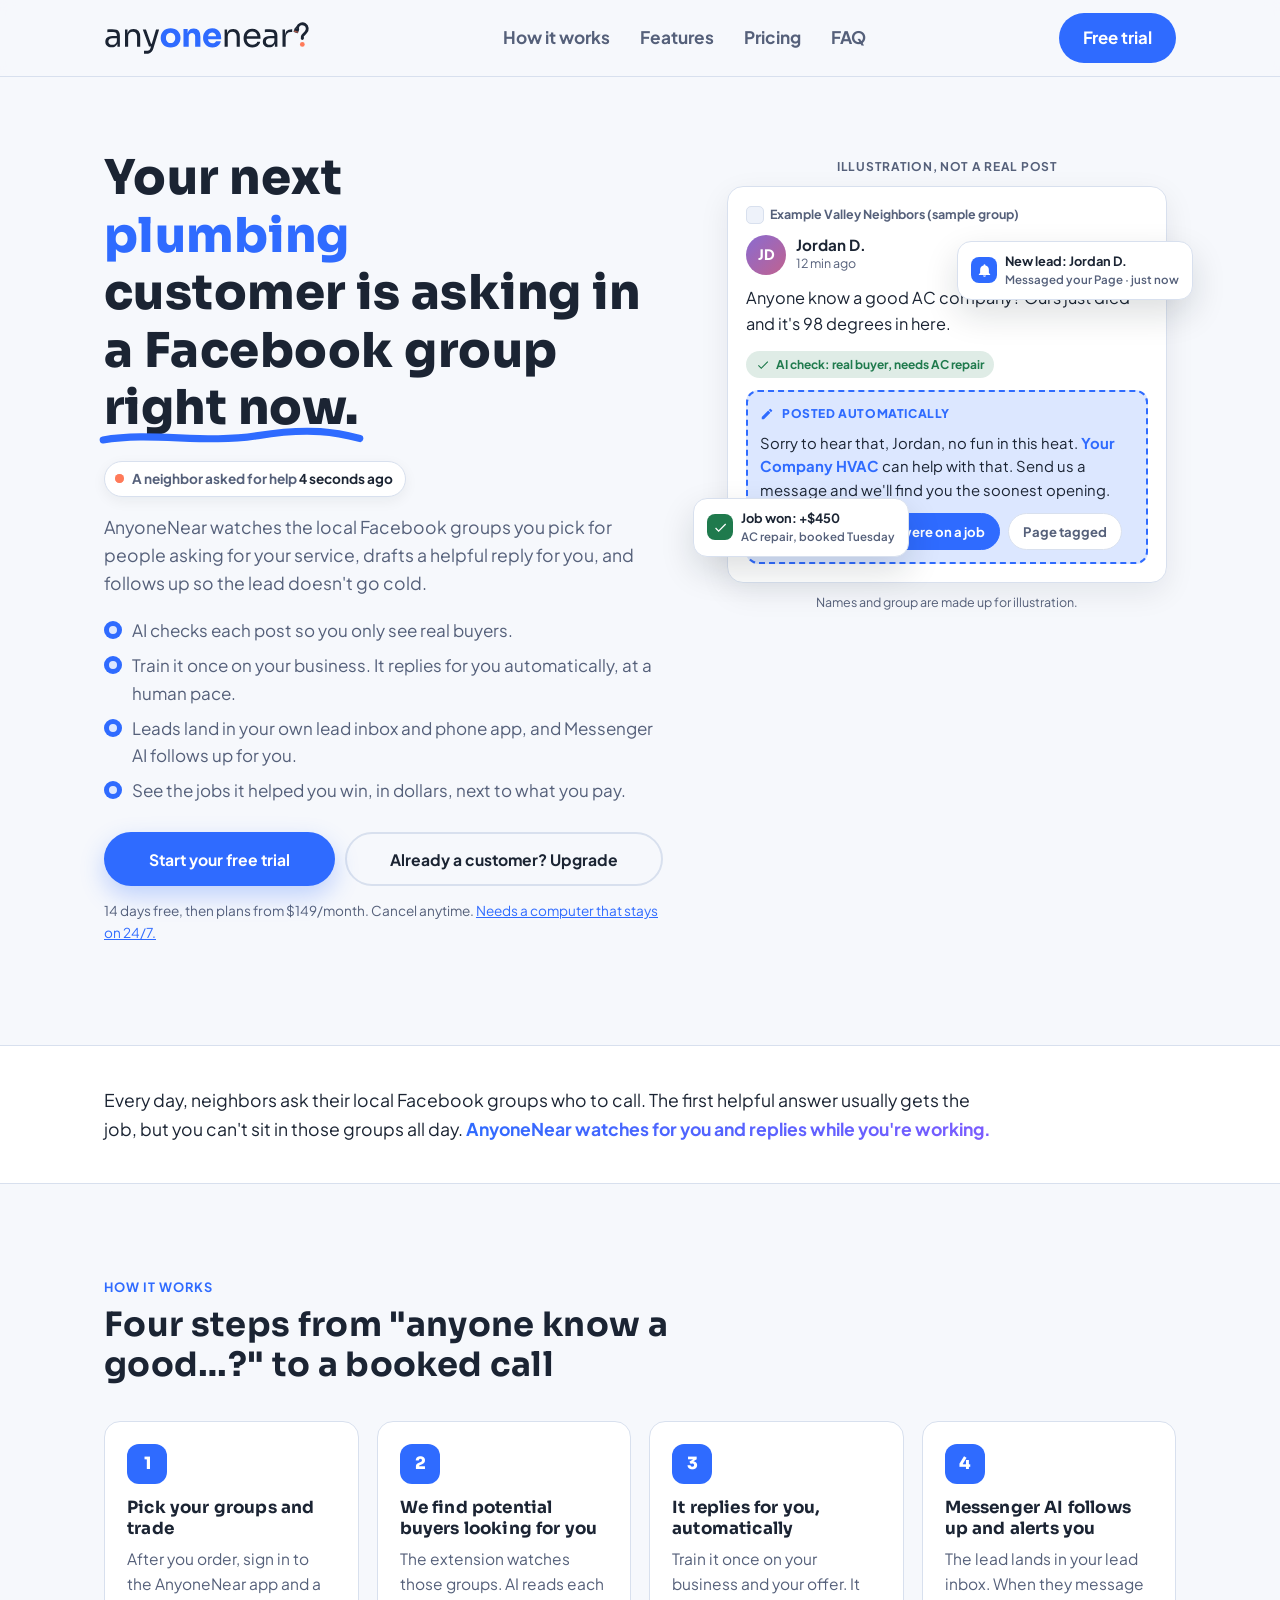
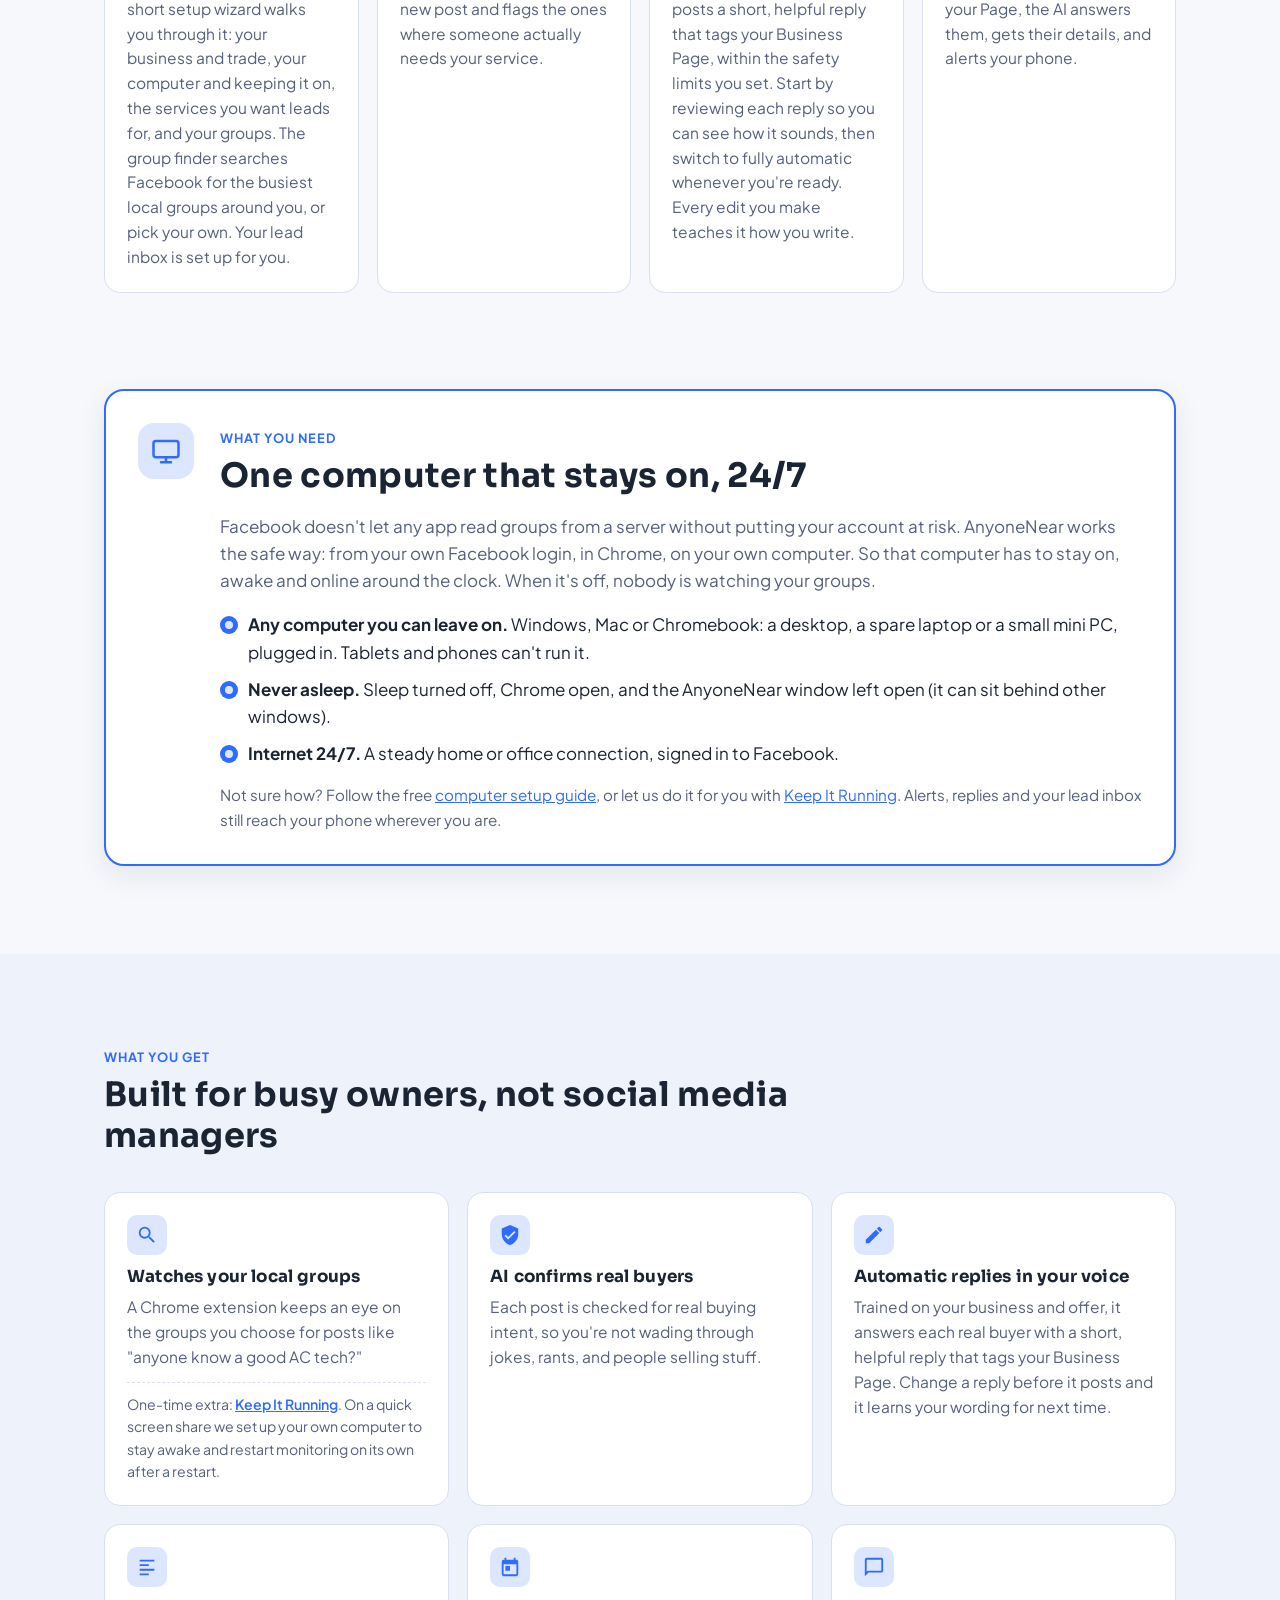
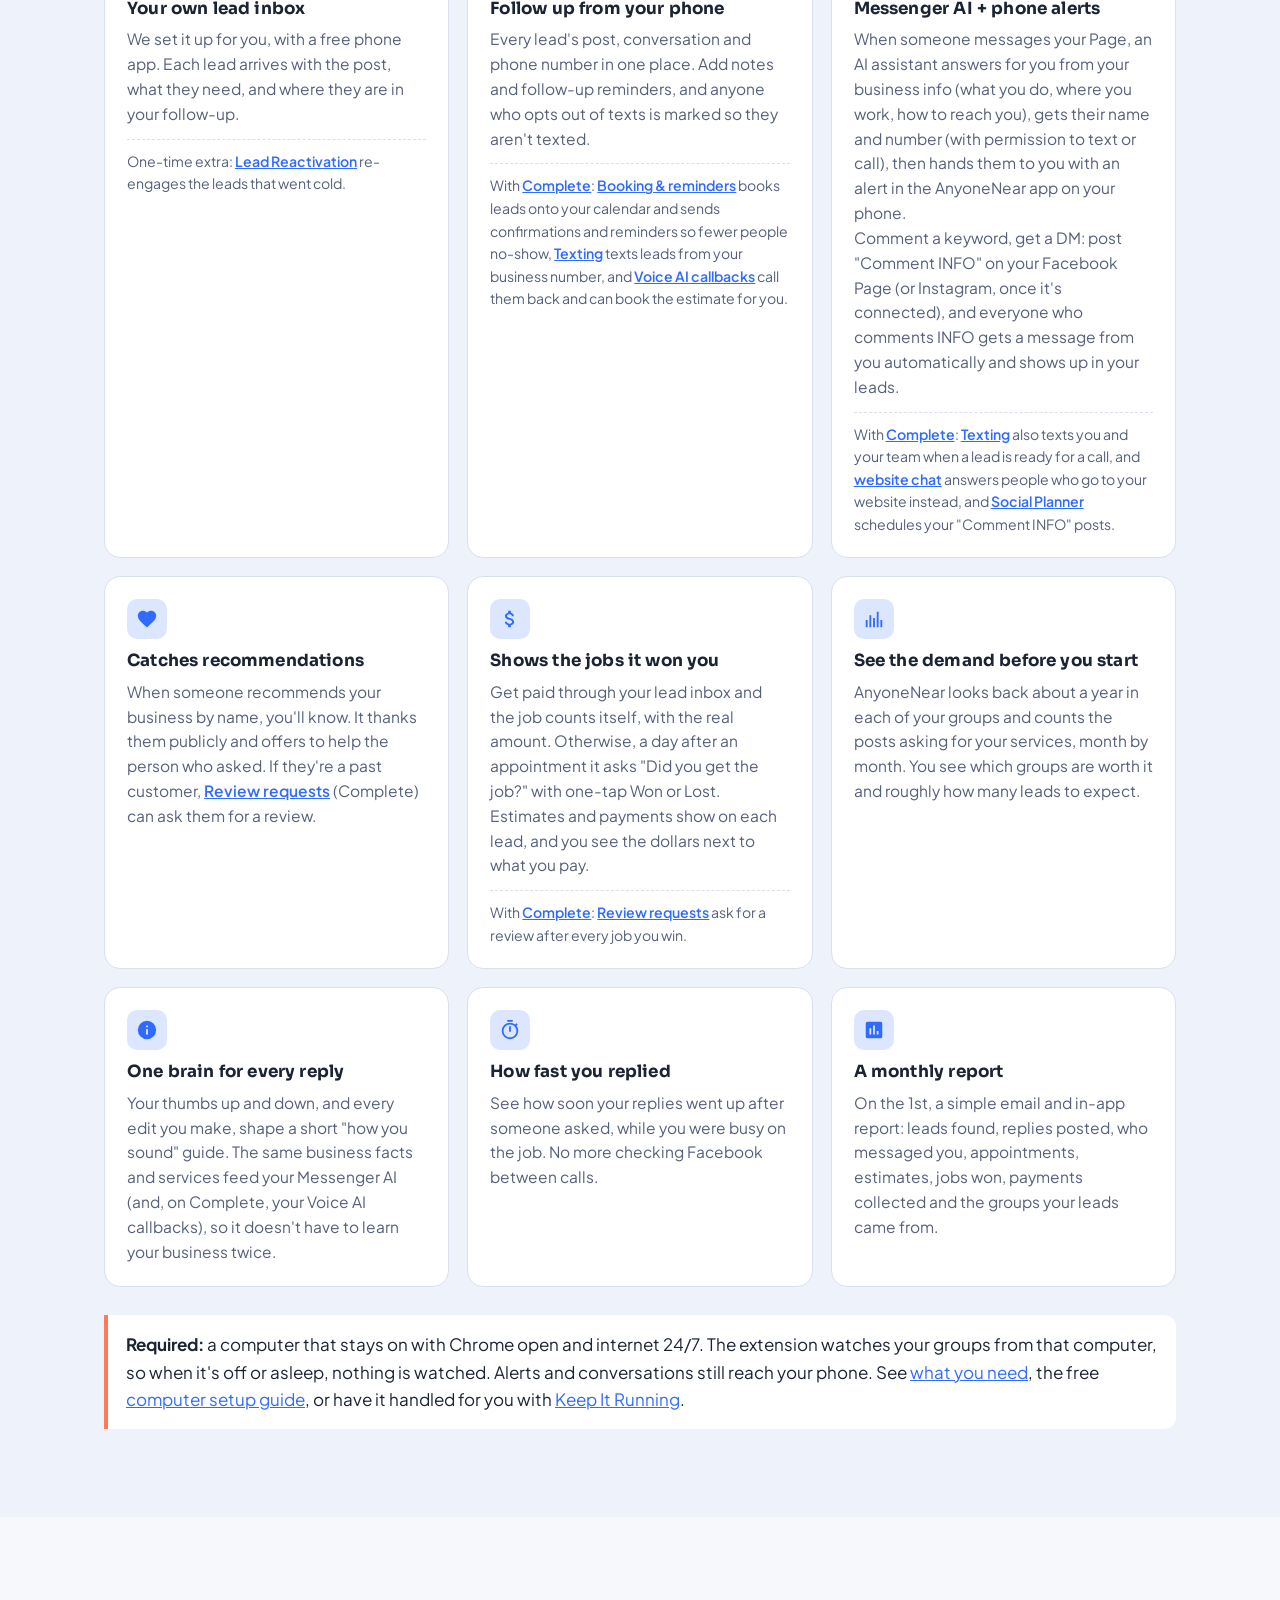
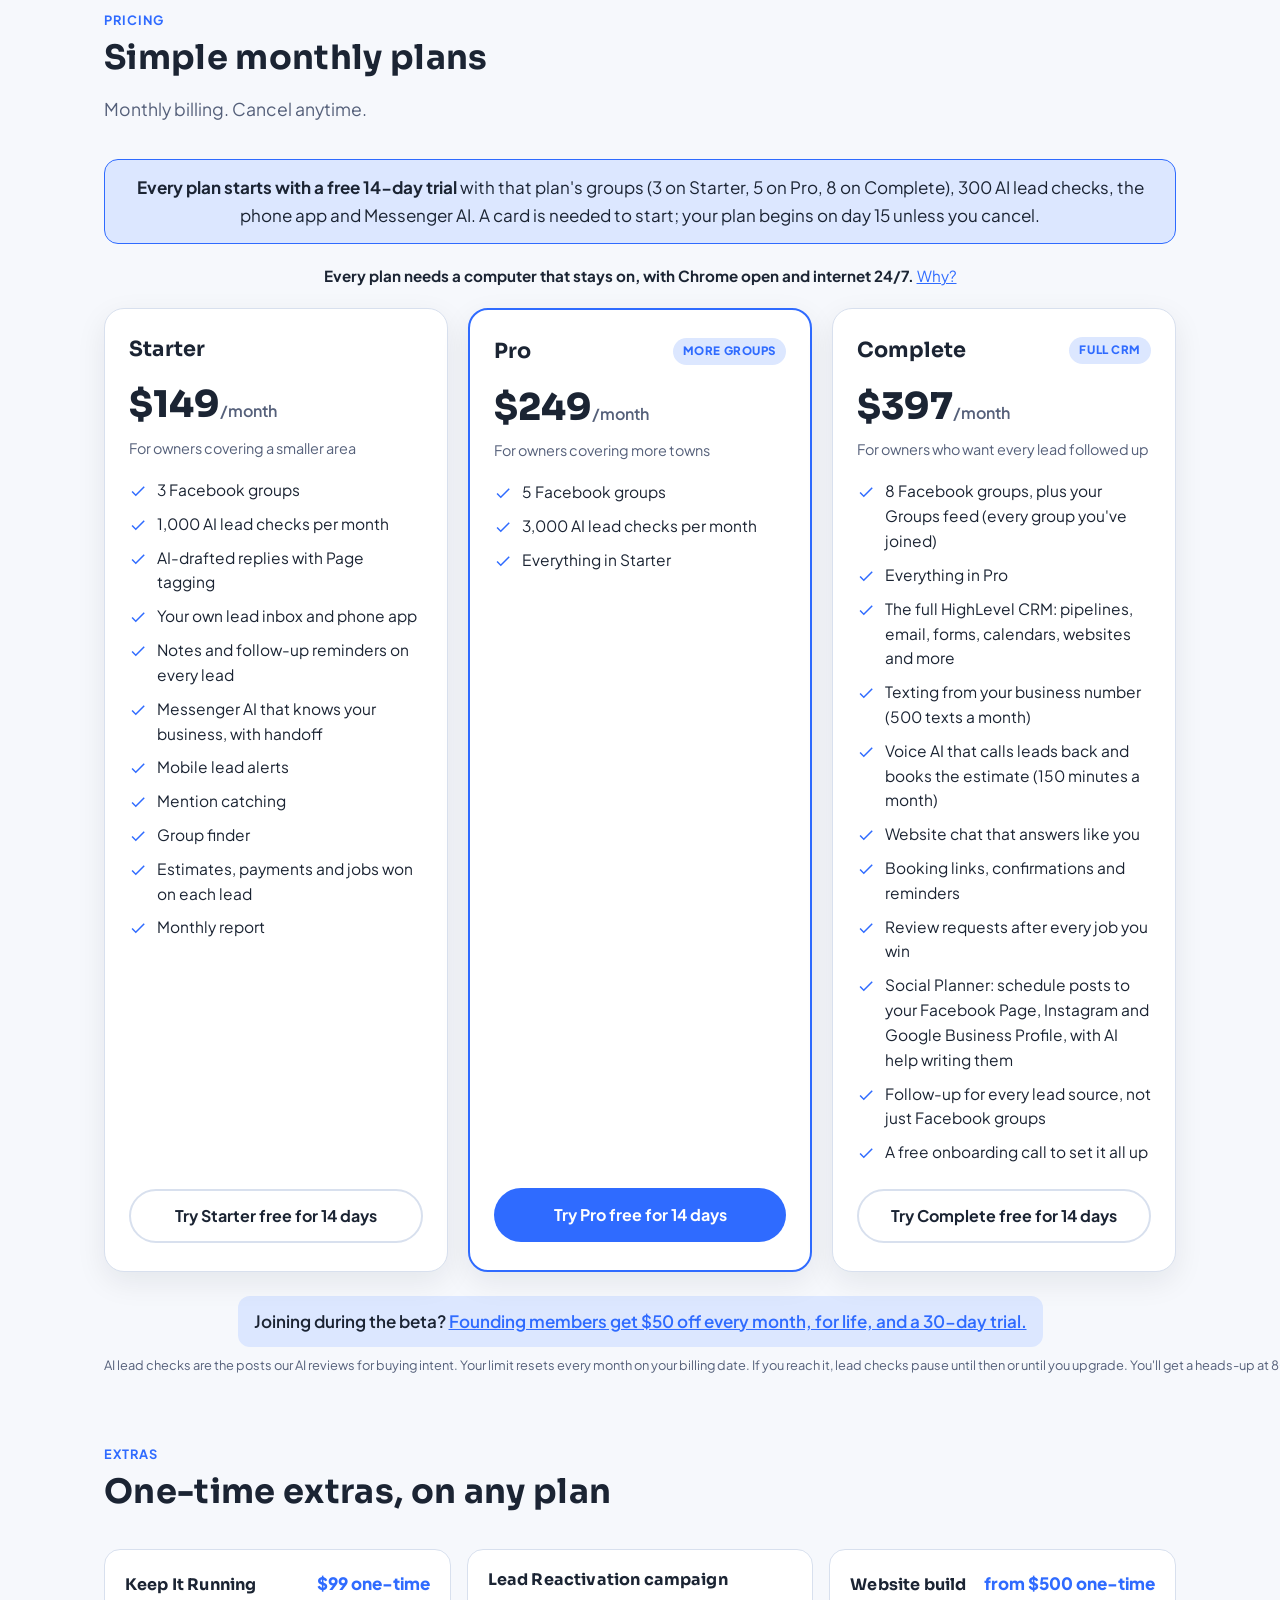
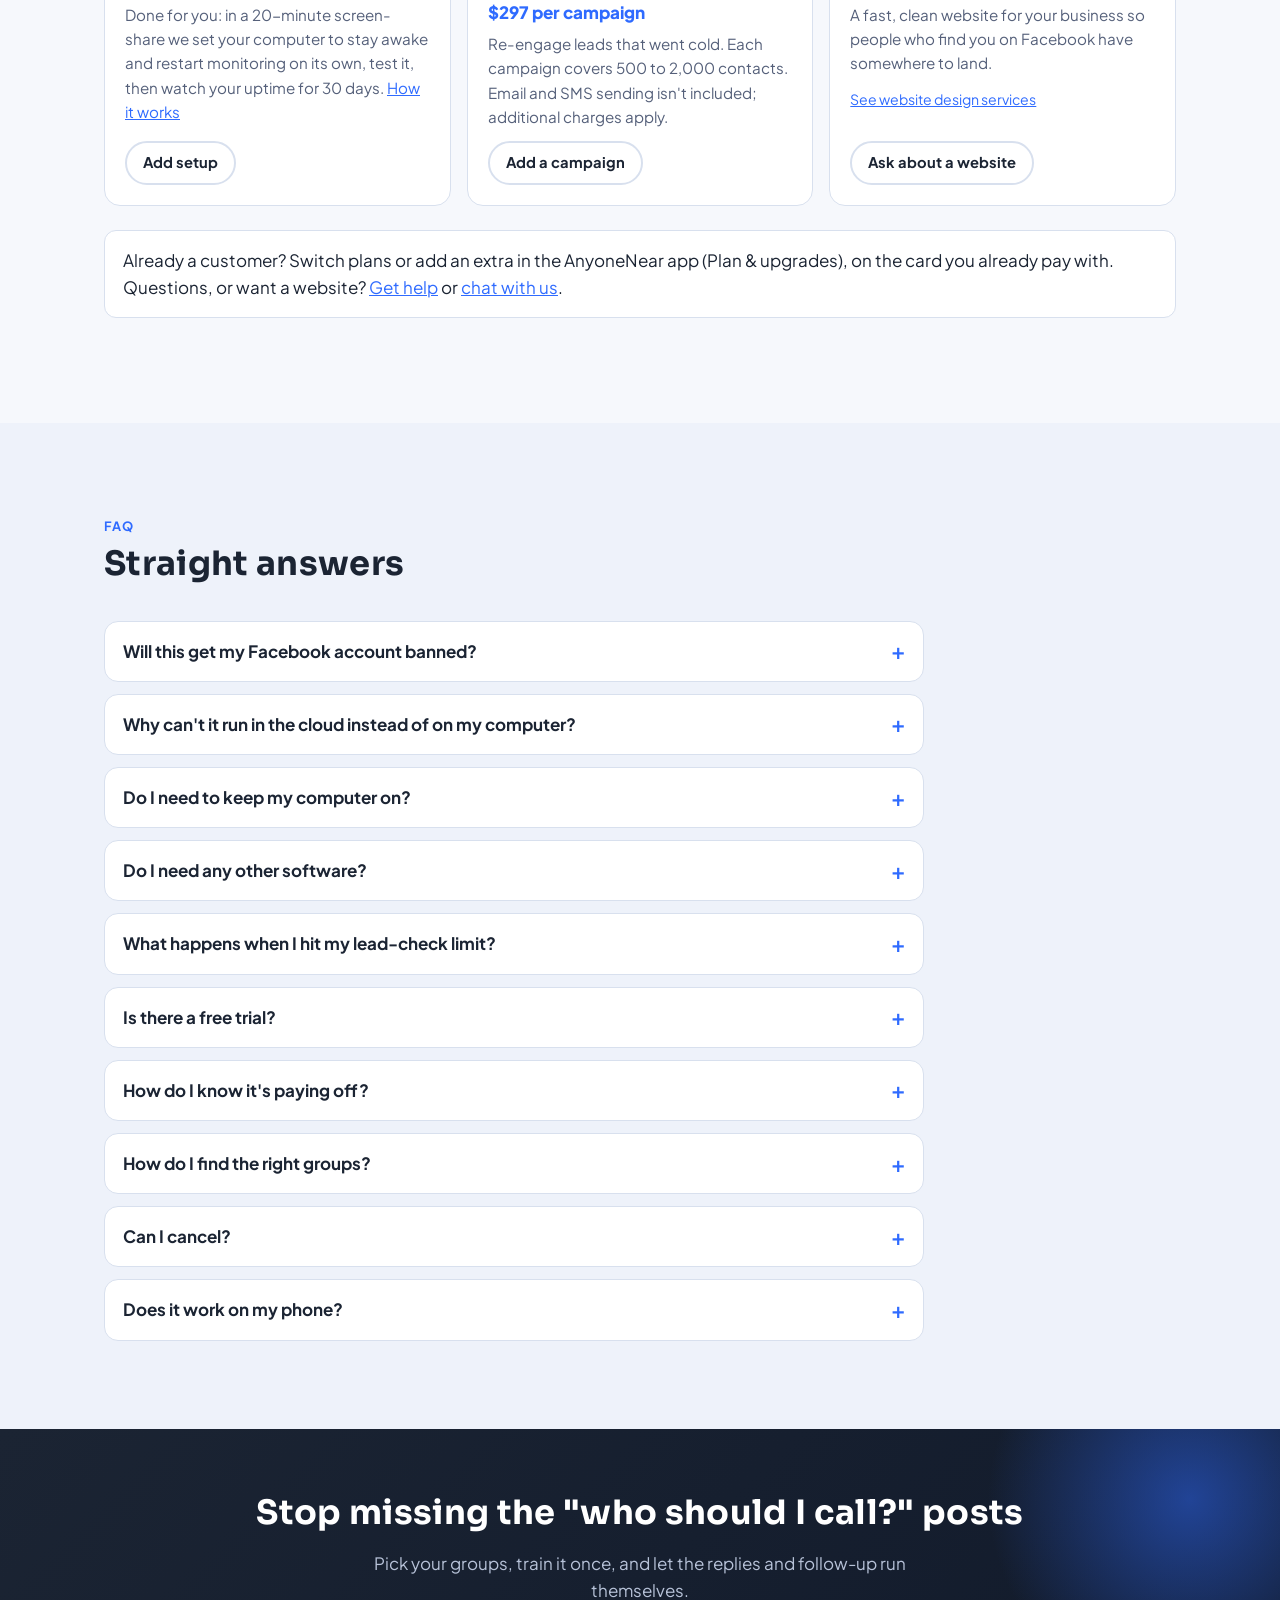
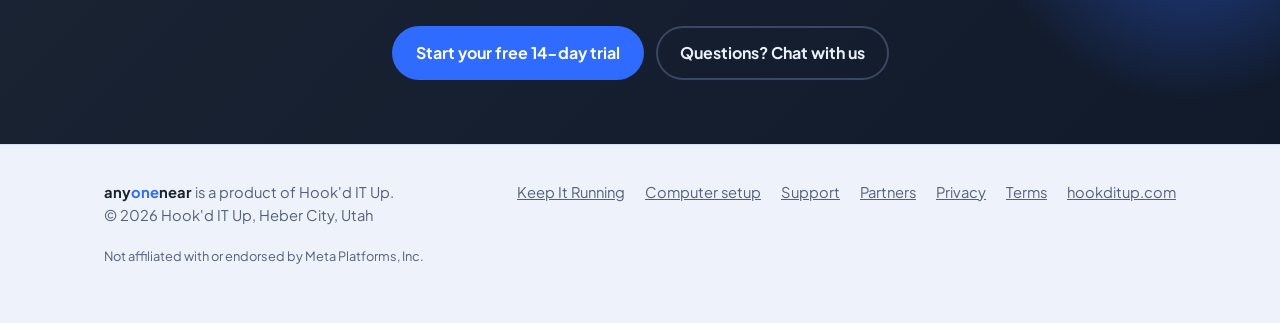
==== commit c7c5d5da: "Site: Social Planner in Complete; "Comment INFO, get a DM" in Messenger AI Co-Authored-By: Claude Op" ====
--- a/index.html
+++ b/index.html
@@ -545,7 +545,8 @@
           <div class="icon" aria-hidden="true"><svg viewBox="0 0 24 24" fill="currentColor"><path d="M20 2H4a2 2 0 0 0-2 2v18l4-4h14a2 2 0 0 0 2-2V4a2 2 0 0 0-2-2m0 14H5.17L4 17.17V4h16z"/></svg></div>
           <h3>Messenger AI + phone alerts</h3>
           <p>When someone messages your Page, an AI assistant answers for you from your business info (what you do, where you work, how to reach you), gets their name and number (with permission to text or call), then hands them to you with an alert in the AnyoneNear app on your phone.</p>
-          <p class="addon-note">With <a href="#plan-complete-card">Complete</a>: <a href="#plan-complete-card">Texting</a> also texts you and your team when a lead is ready for a call, and <a href="#plan-complete-card">website chat</a> answers people who go to your website instead.</p>
+          <p>Comment a keyword, get a DM: post "Comment INFO" on your Facebook Page (or Instagram, once it's connected), and everyone who comments INFO gets a message from you automatically and shows up in your leads.</p>
+          <p class="addon-note">With <a href="#plan-complete-card">Complete</a>: <a href="#plan-complete-card">Texting</a> also texts you and your team when a lead is ready for a call, and <a href="#plan-complete-card">website chat</a> answers people who go to your website instead, and <a href="#plan-complete-card">Social Planner</a> schedules your "Comment INFO" posts.</p>
         </article>
         <article class="feature">
           <div class="icon" aria-hidden="true"><svg viewBox="0 0 24 24" fill="currentColor"><path d="M12 21.35 10.55 20C5.4 15.36 2 12.28 2 8.5 2 5.42 4.42 3 7.5 3c1.74 0 3.41.81 4.5 2.09C13.09 3.81 14.76 3 16.5 3 19.58 3 22 5.42 22 8.5c0 3.78-3.4 6.86-8.55 11.54z"/></svg></div>
@@ -643,6 +644,7 @@
             <li>Website chat that answers like you</li>
             <li>Booking links, confirmations and reminders</li>
             <li>Review requests after every job you win</li>
+            <li>Social Planner: schedule posts to your Facebook Page, Instagram and Google Business Profile, with AI help writing them</li>
             <li>Follow-up for every lead source, not just Facebook groups</li>
             <li>A free onboarding call to set it all up</li>
           </ul>
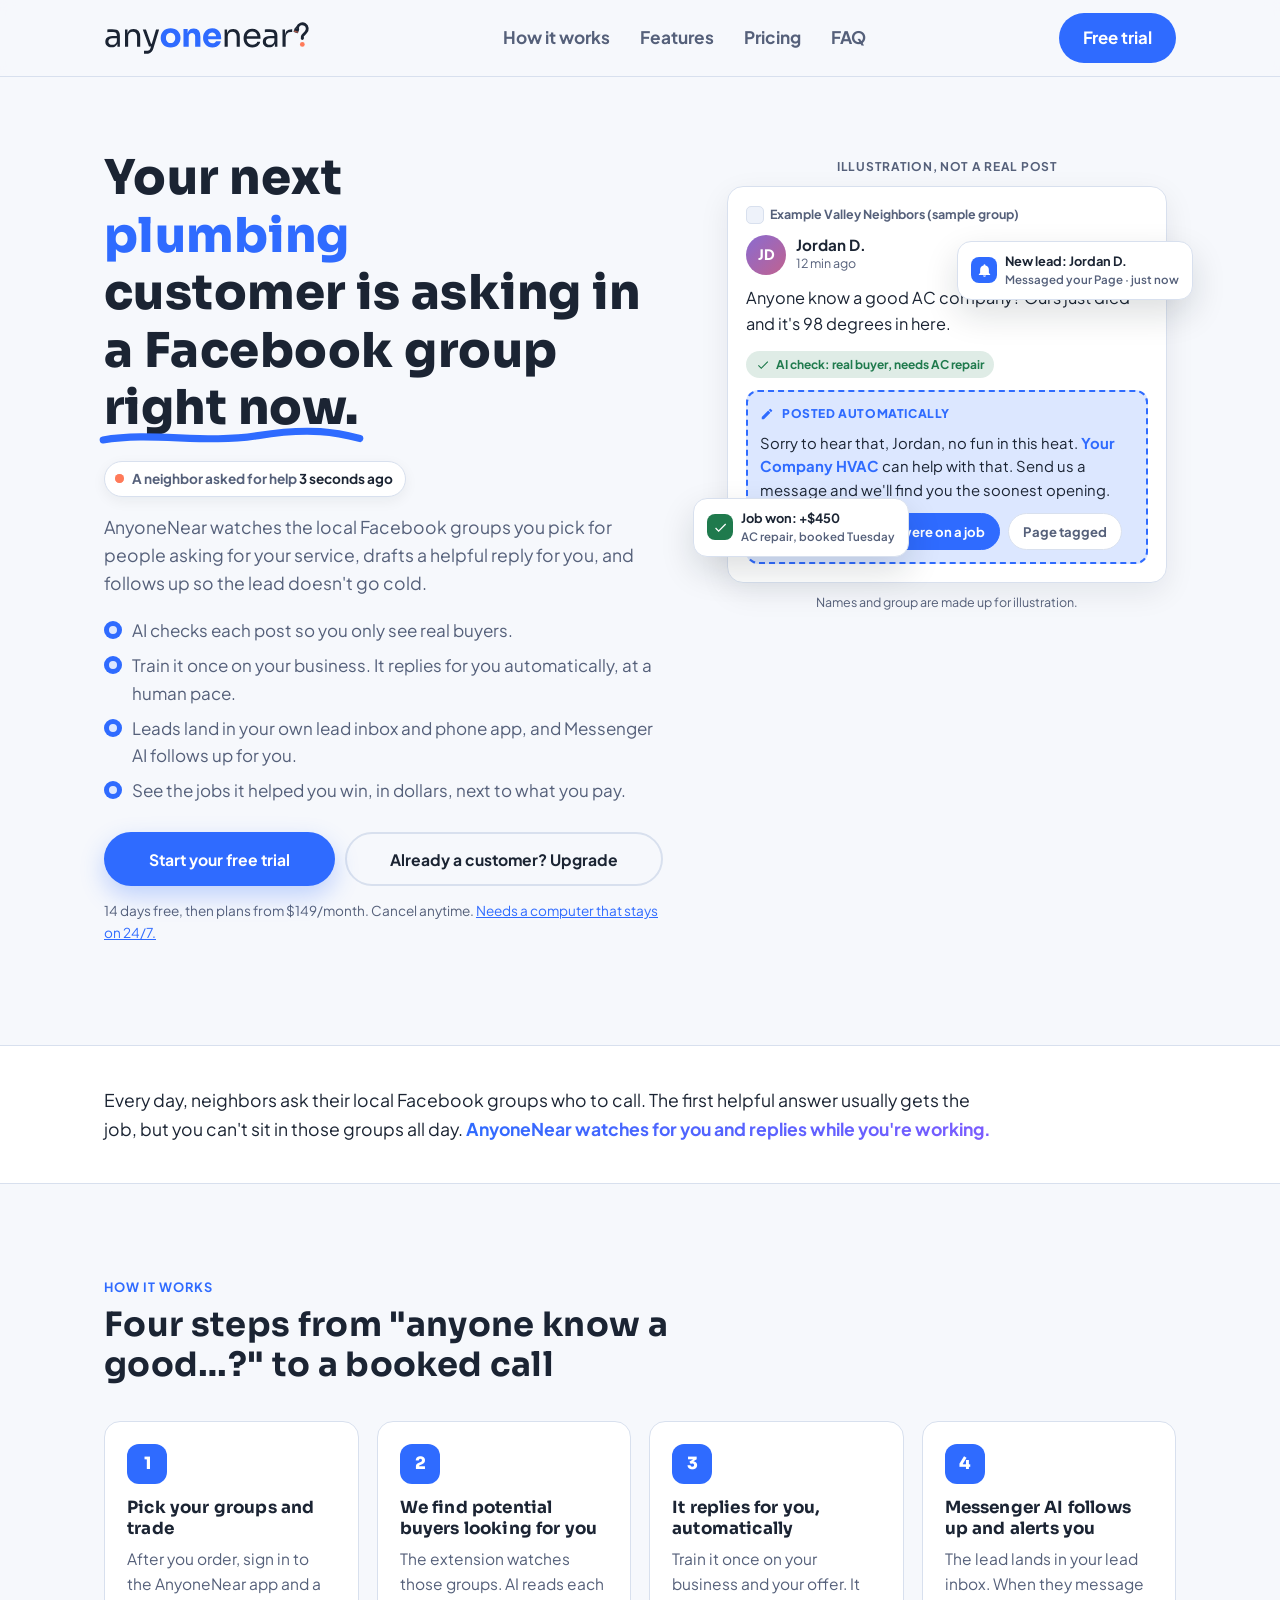
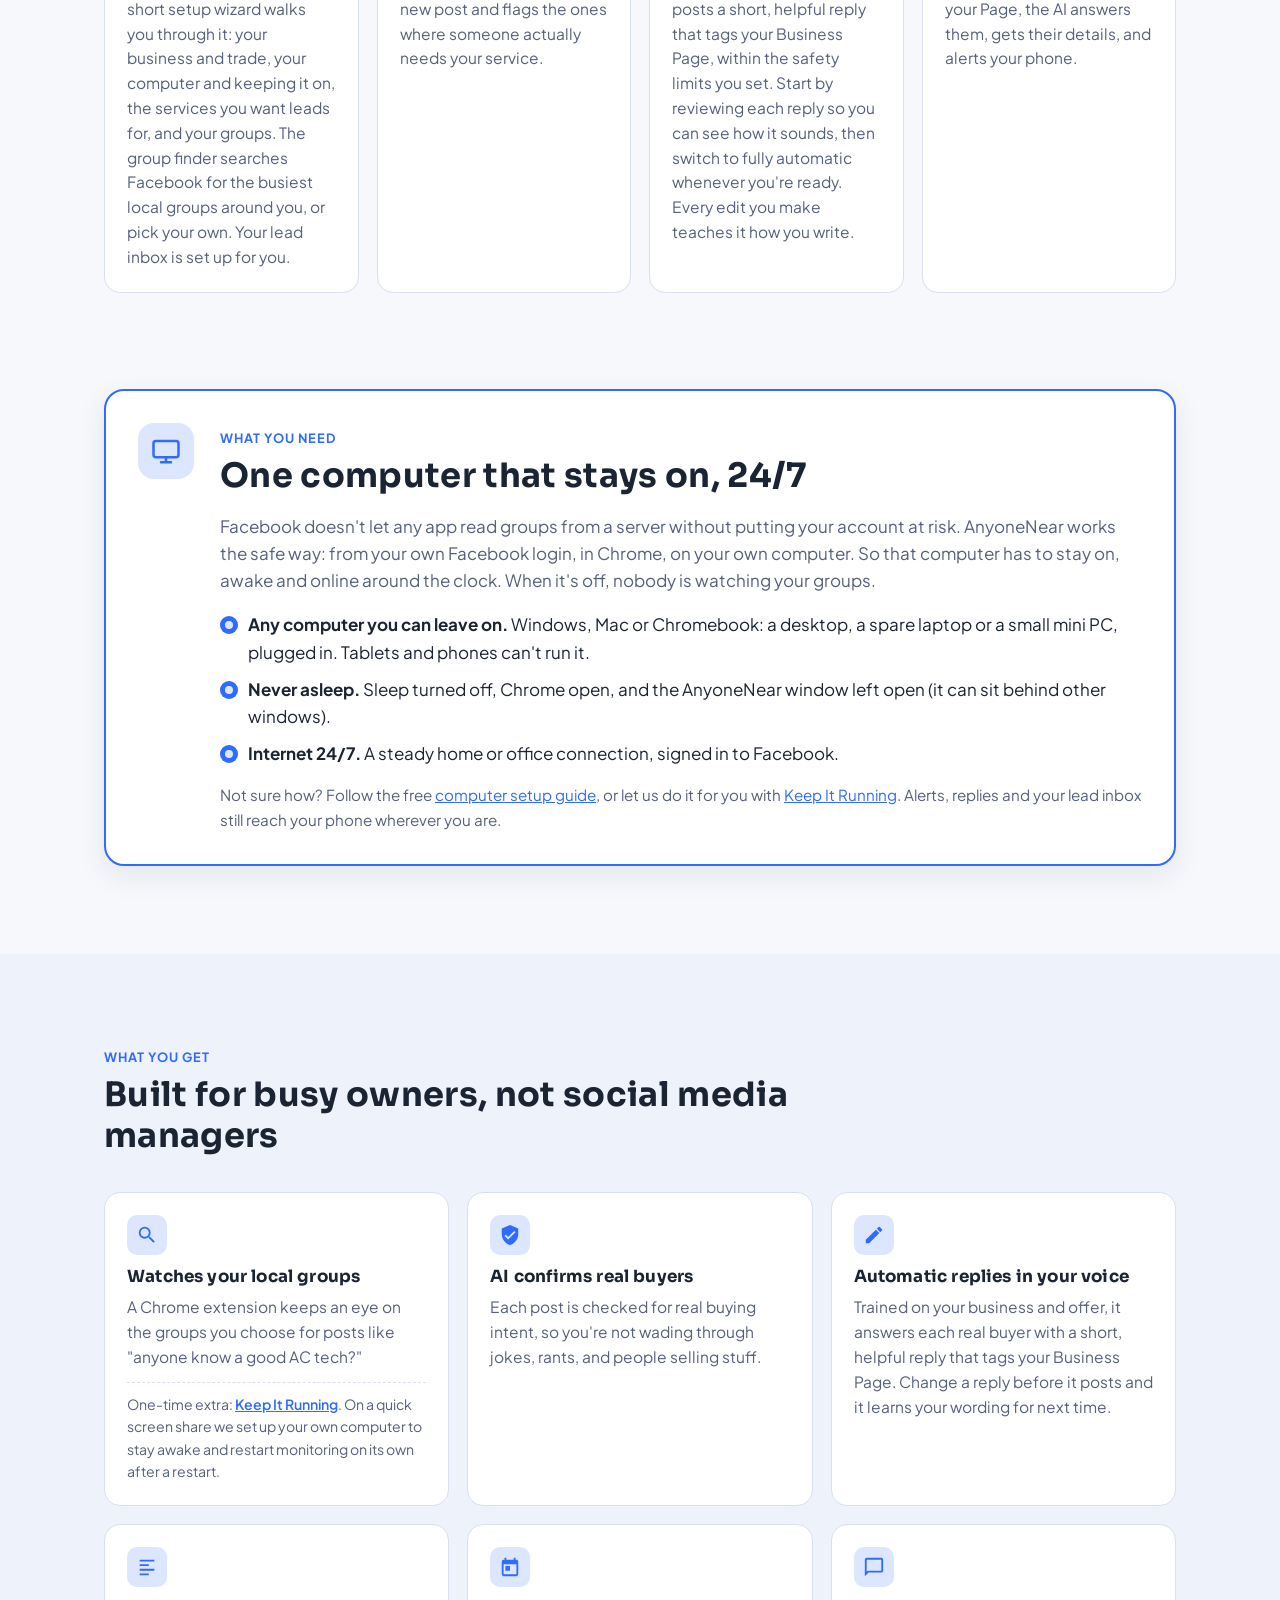
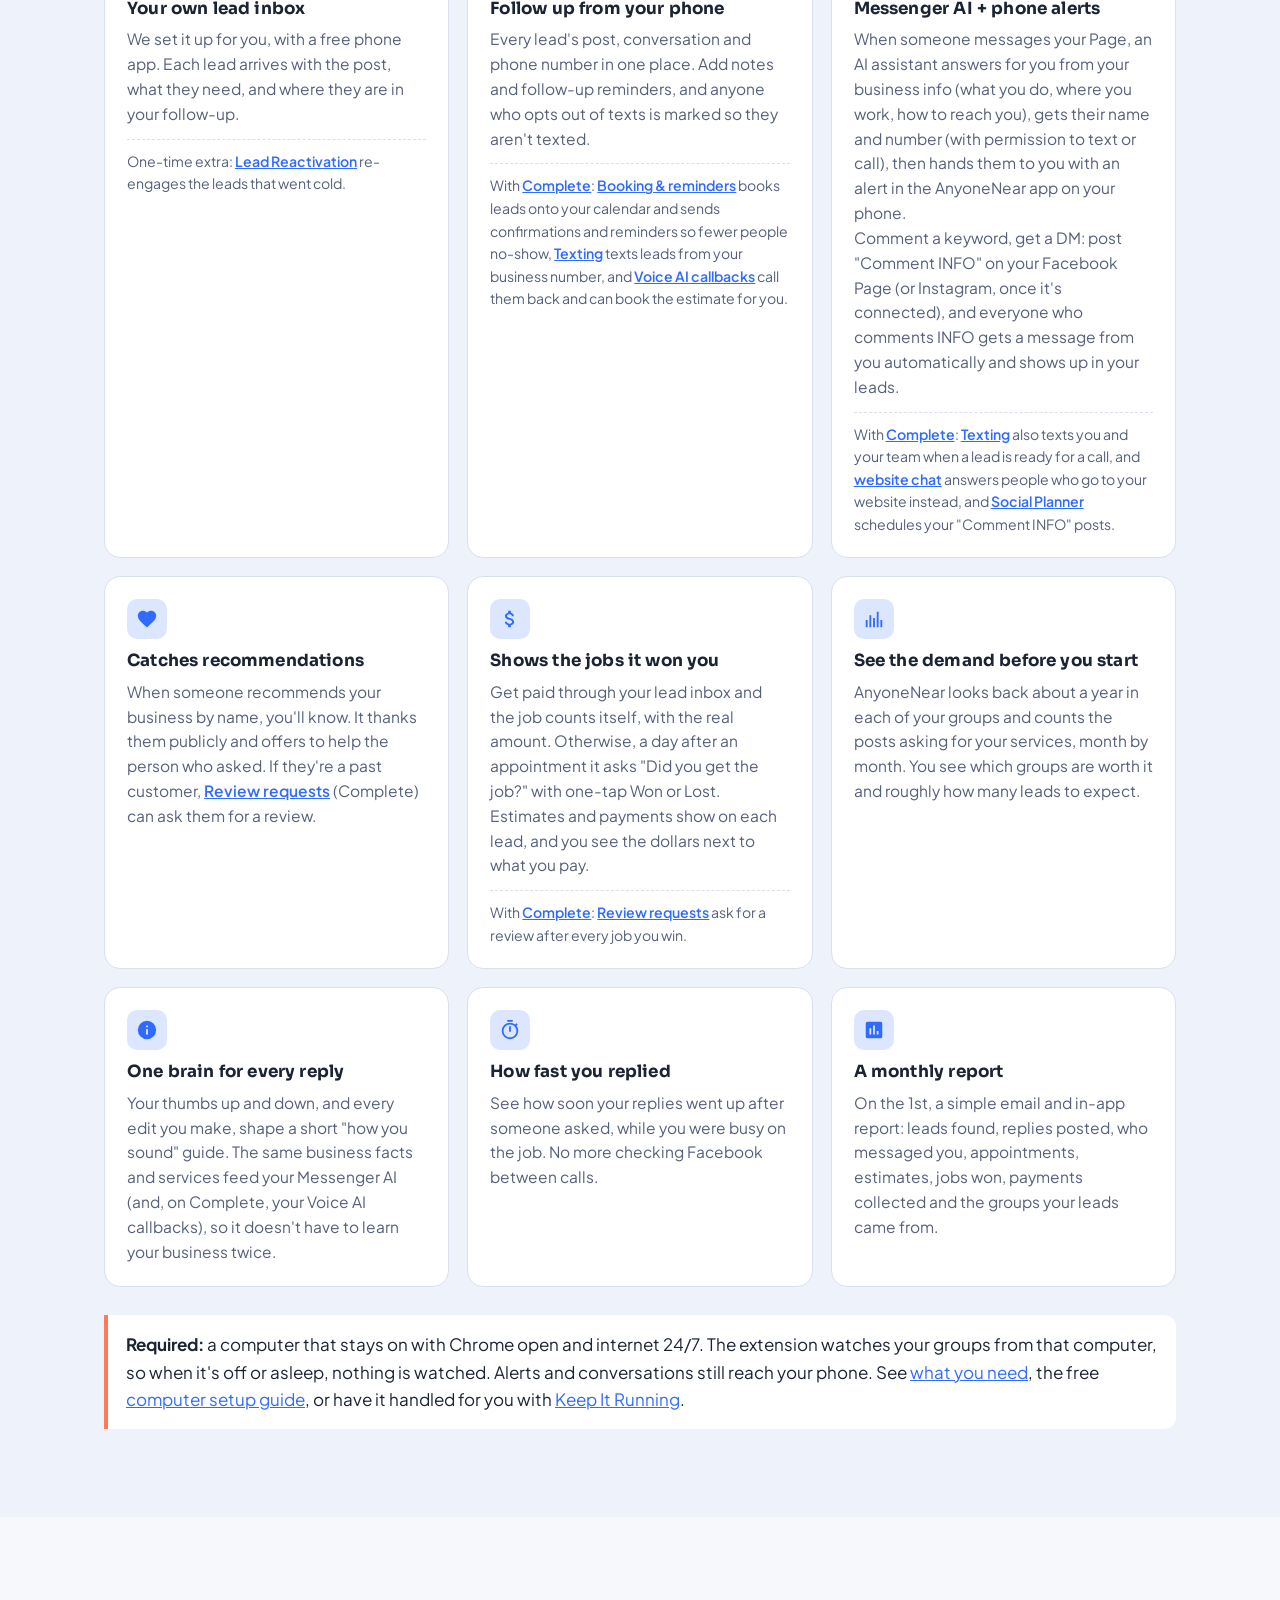
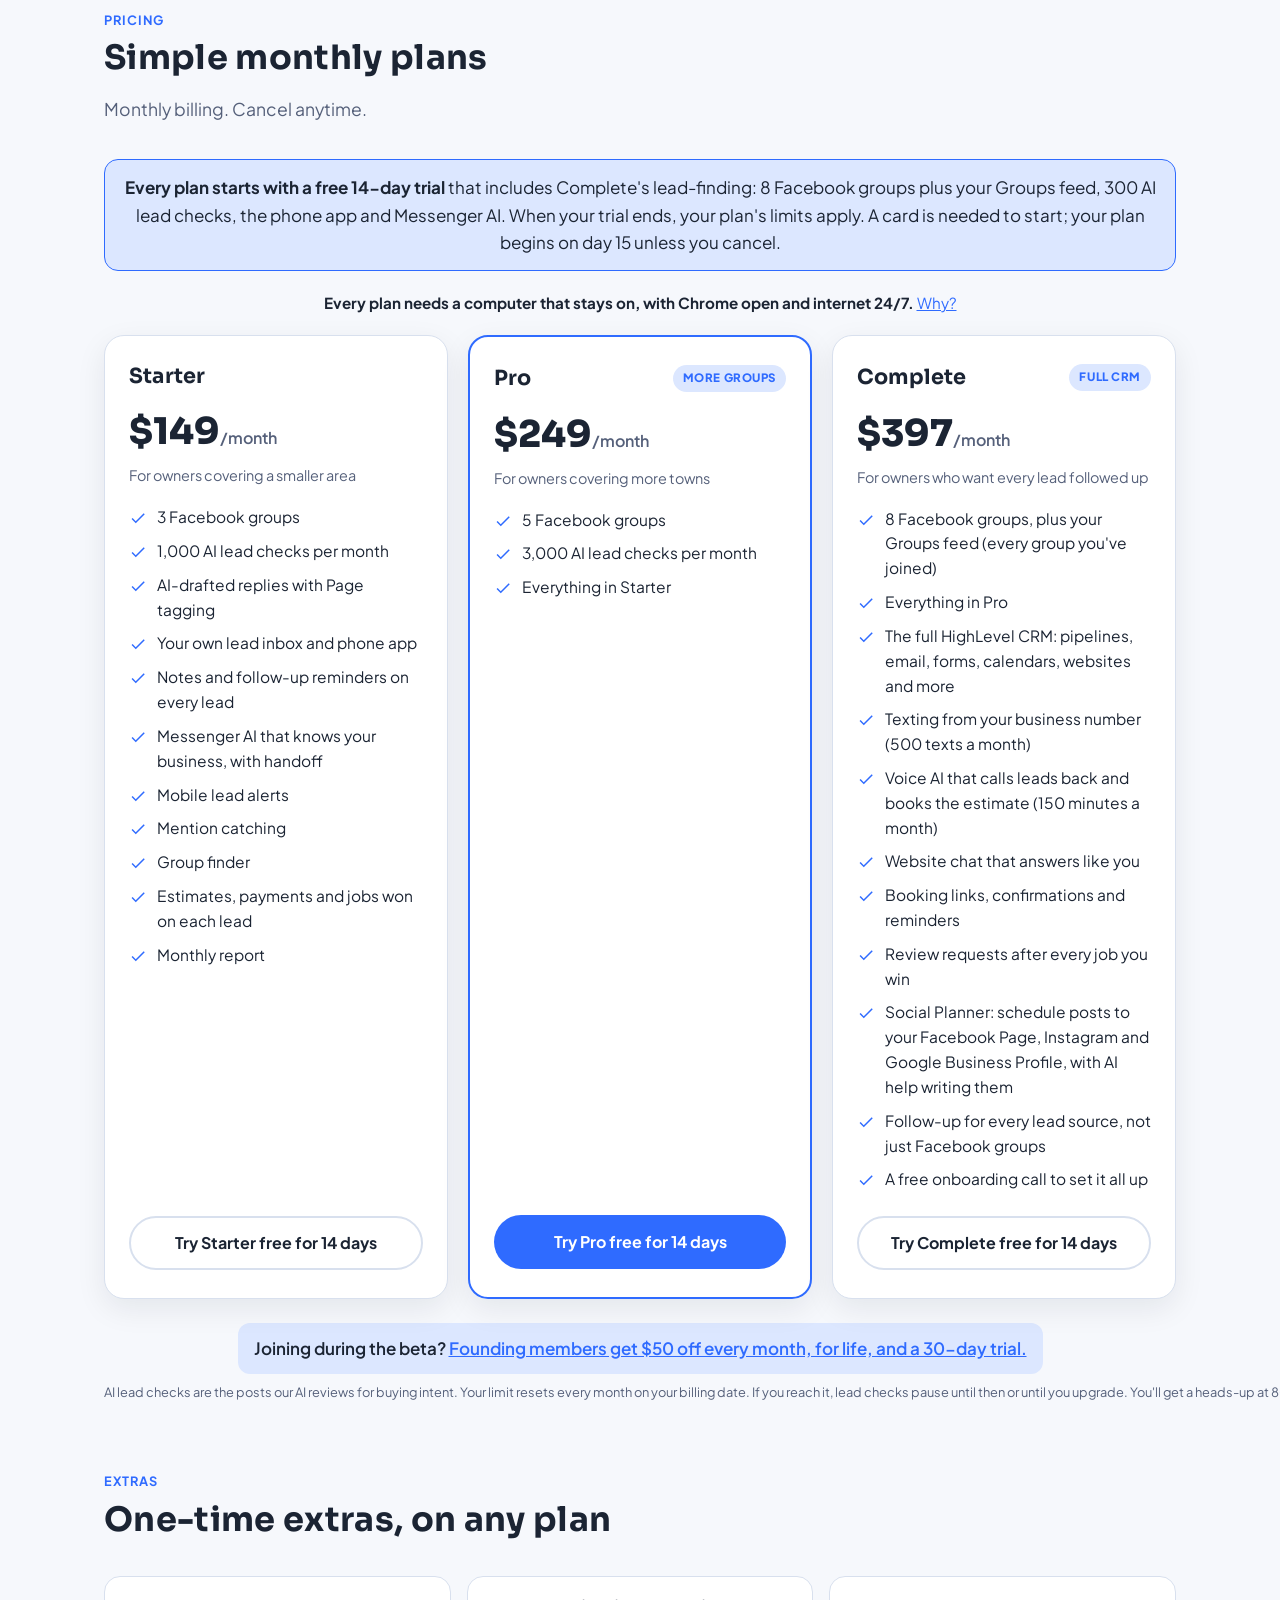
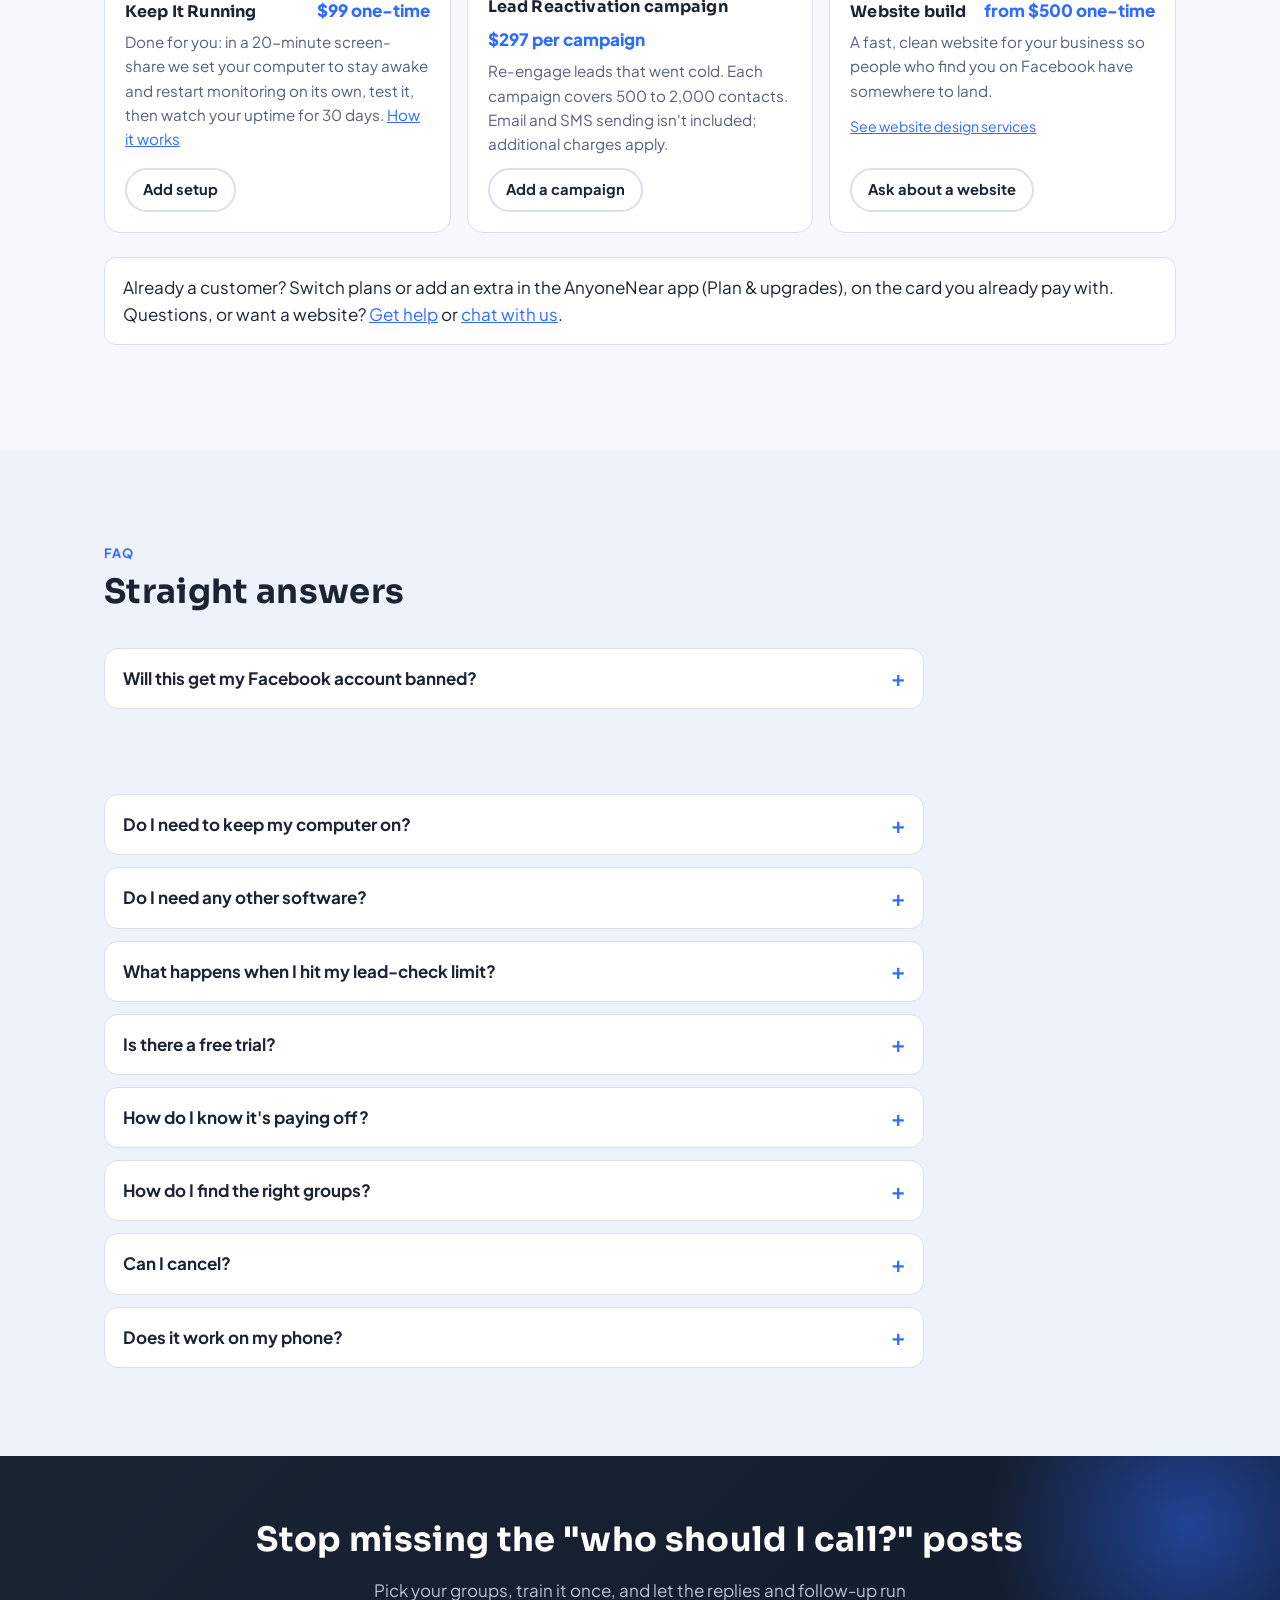
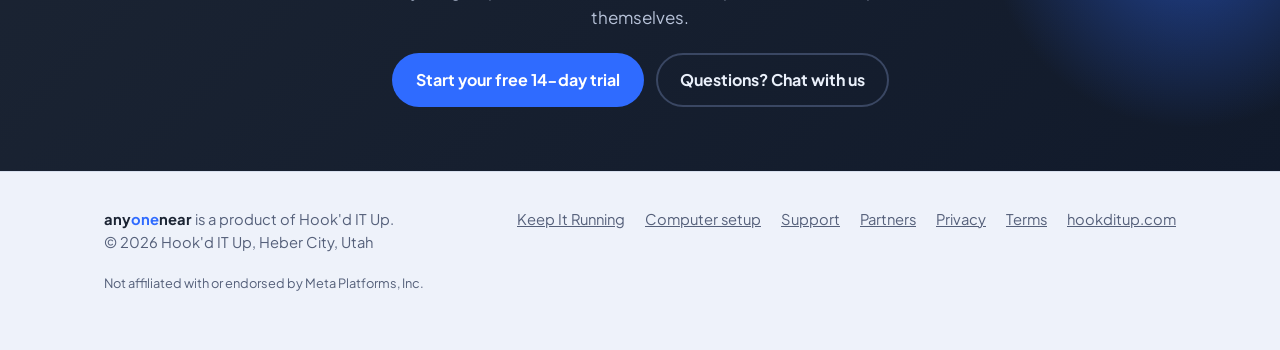
==== commit 2893a60d: "Trial wording: every trial includes Complete's lead-finding Co-Authored-By: Claude Opus 5.5 <noreply" ====
--- a/index.html
+++ b/index.html
@@ -597,7 +597,7 @@
 
 
       <div class="plans">
-        <p class="trial-note" data-trial hidden><b>Every plan starts with a free 14-day trial</b> with that plan's groups (3 on Starter, 5 on Pro, 8 on Complete), 300 AI lead checks, the phone app and Messenger AI. A card is needed to start; your plan begins on day 15 unless you cancel.</p>
+        <p class="trial-note" data-trial hidden><b>Every plan starts with a free 14-day trial</b> that includes Complete's lead-finding: 8 Facebook groups plus your Groups feed, 300 AI lead checks, the phone app and Messenger AI. When your trial ends, your plan's limits apply. A card is needed to start; your plan begins on day 15 unless you cancel.</p>
         <p class="req-note"><b>Every plan needs a computer that stays on, with Chrome open and internet 24/7.</b> <a href="#need">Why?</a></p>
         <article class="plan" aria-labelledby="plan-starter">
           <div class="plan-top"><h3 id="plan-starter">Starter</h3></div>
@@ -714,7 +714,7 @@
         </details>
         <details data-trial hidden>
           <summary>Is there a free trial?</summary>
-          <p>Yes. Every plan is free for 14 days, with your plan's groups (3 on Starter, 5 on Pro, 8 on Complete) and 300 AI lead checks for the whole trial. A card is needed to start, and your plan begins on day 15 unless you cancel. If you use up the trial's lead checks early, start your plan from the app to keep going.</p>
+          <p>Yes. Every plan is free for 14 days, with Complete's lead-finding (8 Facebook groups plus your Groups feed) and 300 AI lead checks for the whole trial. When your trial ends, your plan's limits apply. A card is needed to start, and your plan begins on day 15 unless you cancel. If you use up the trial's lead checks early, start your plan from the app to keep going.</p>
         </details>
         <details>
           <summary>How do I know it's paying off?</summary>
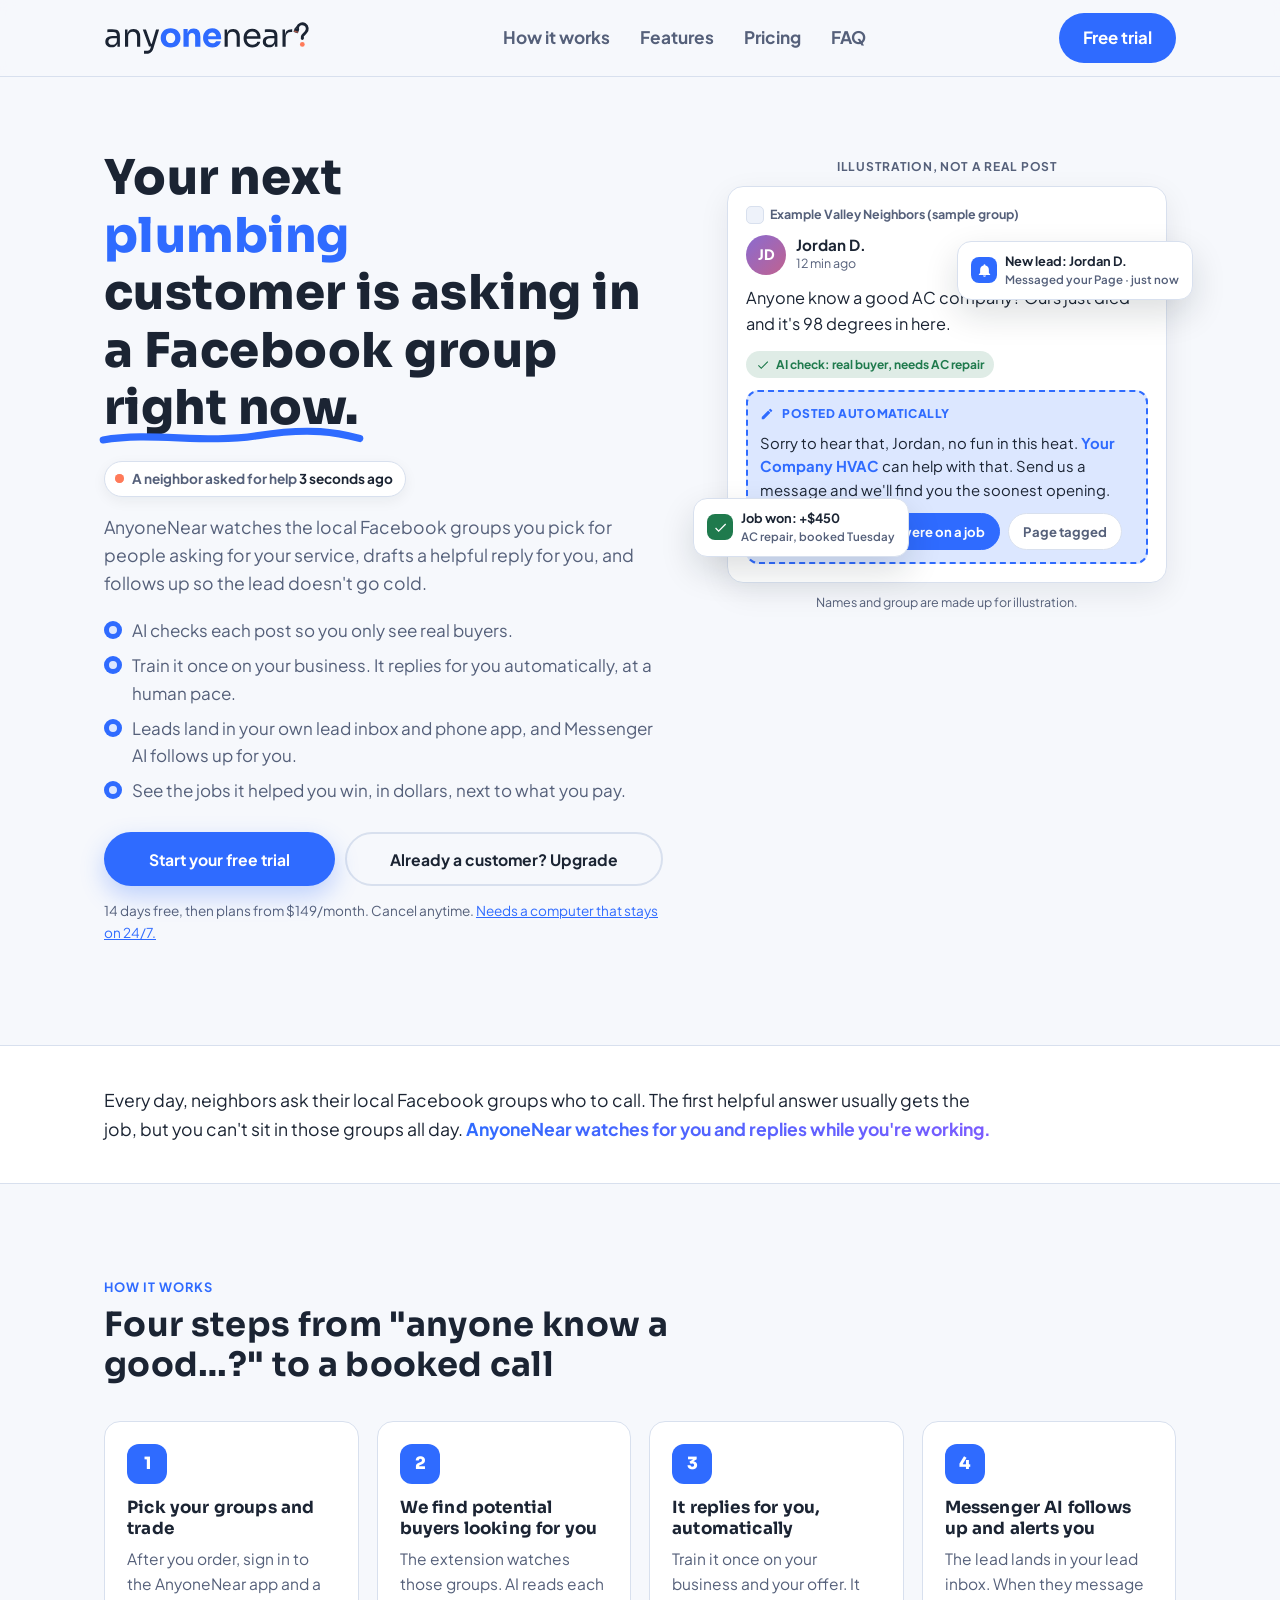
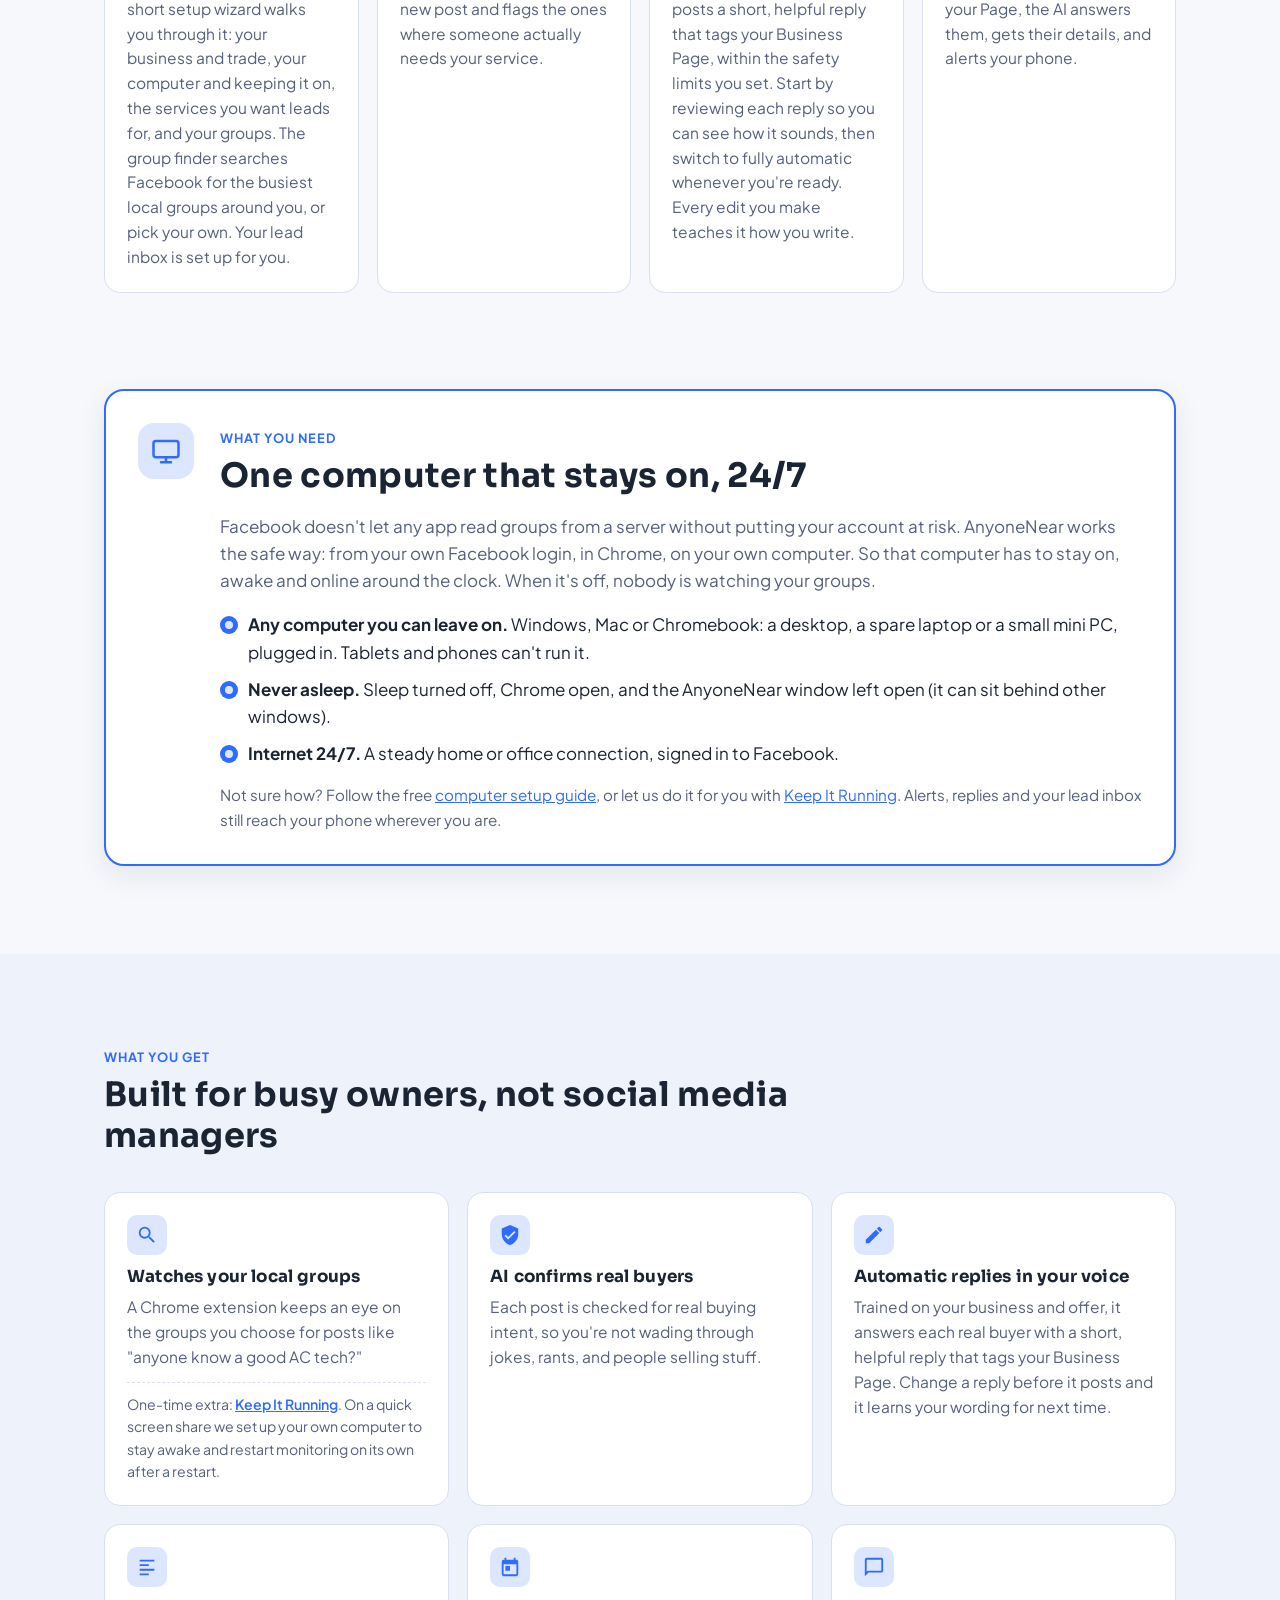
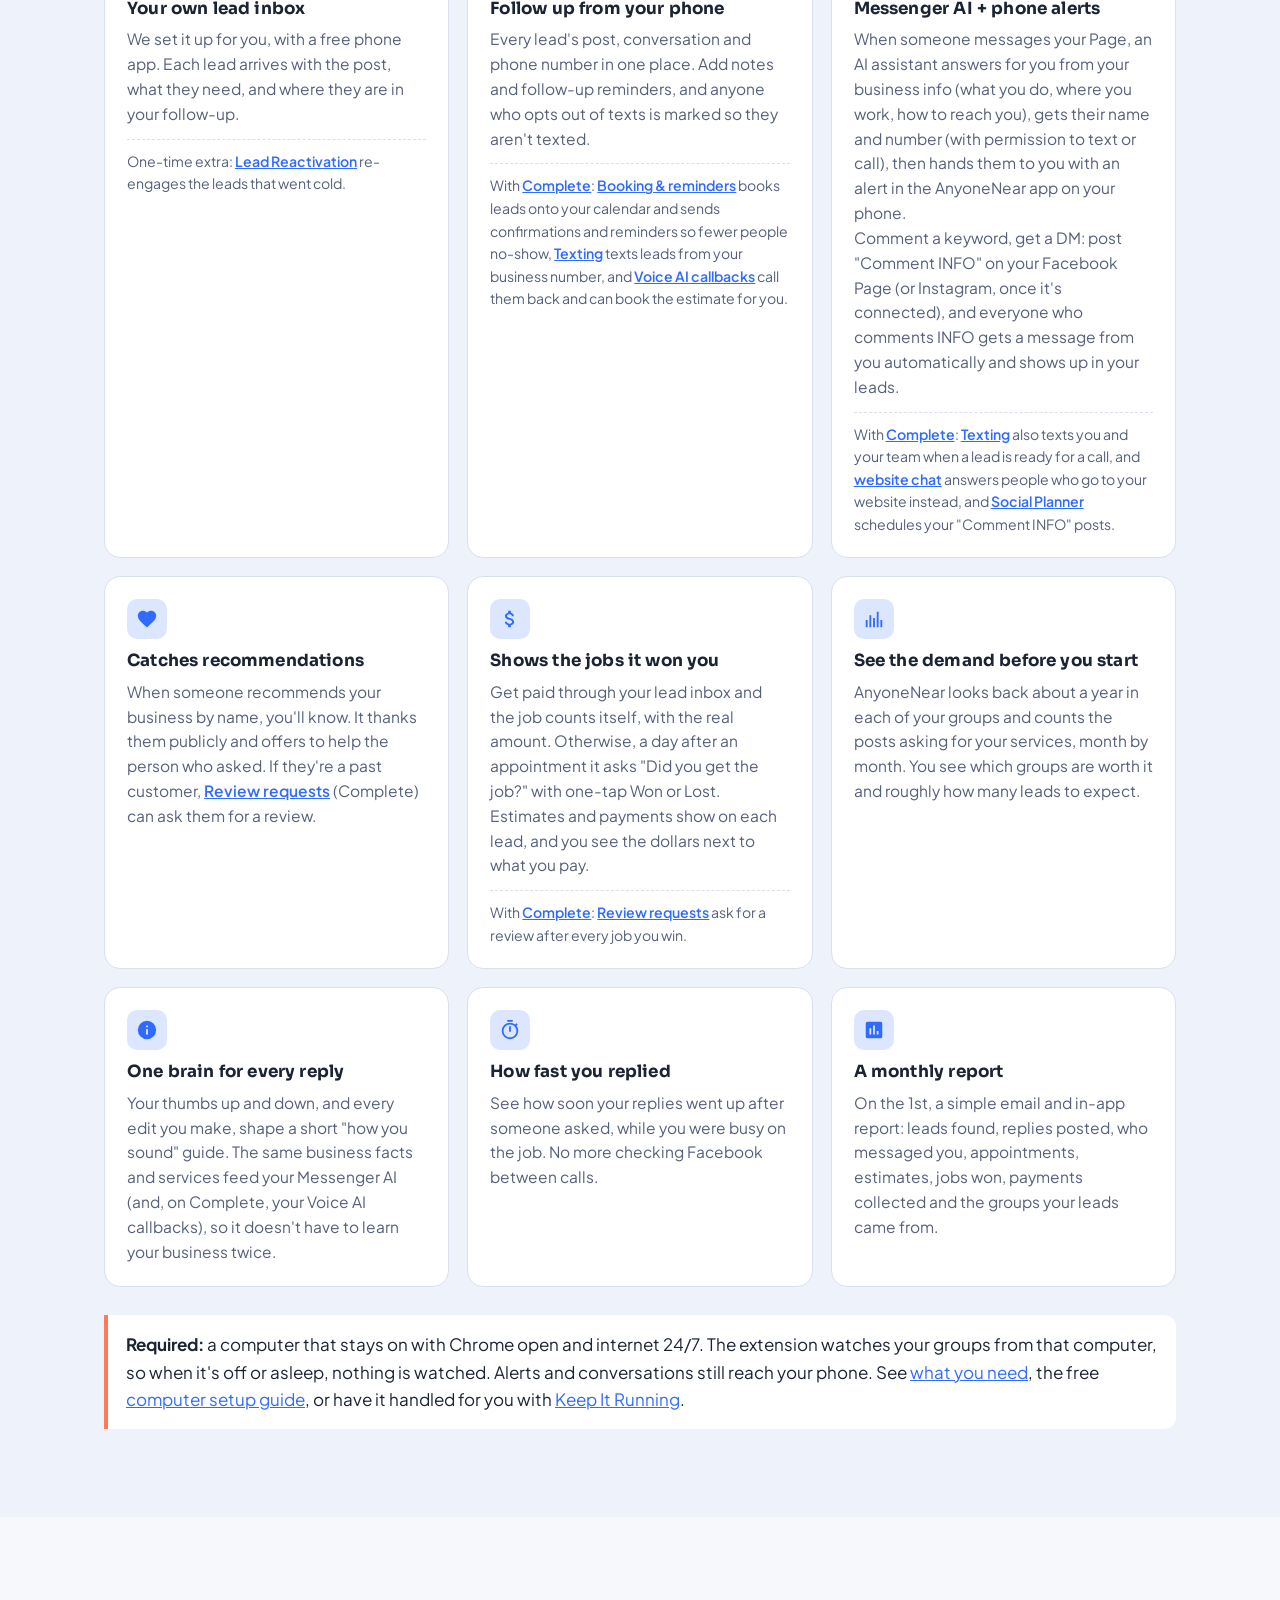
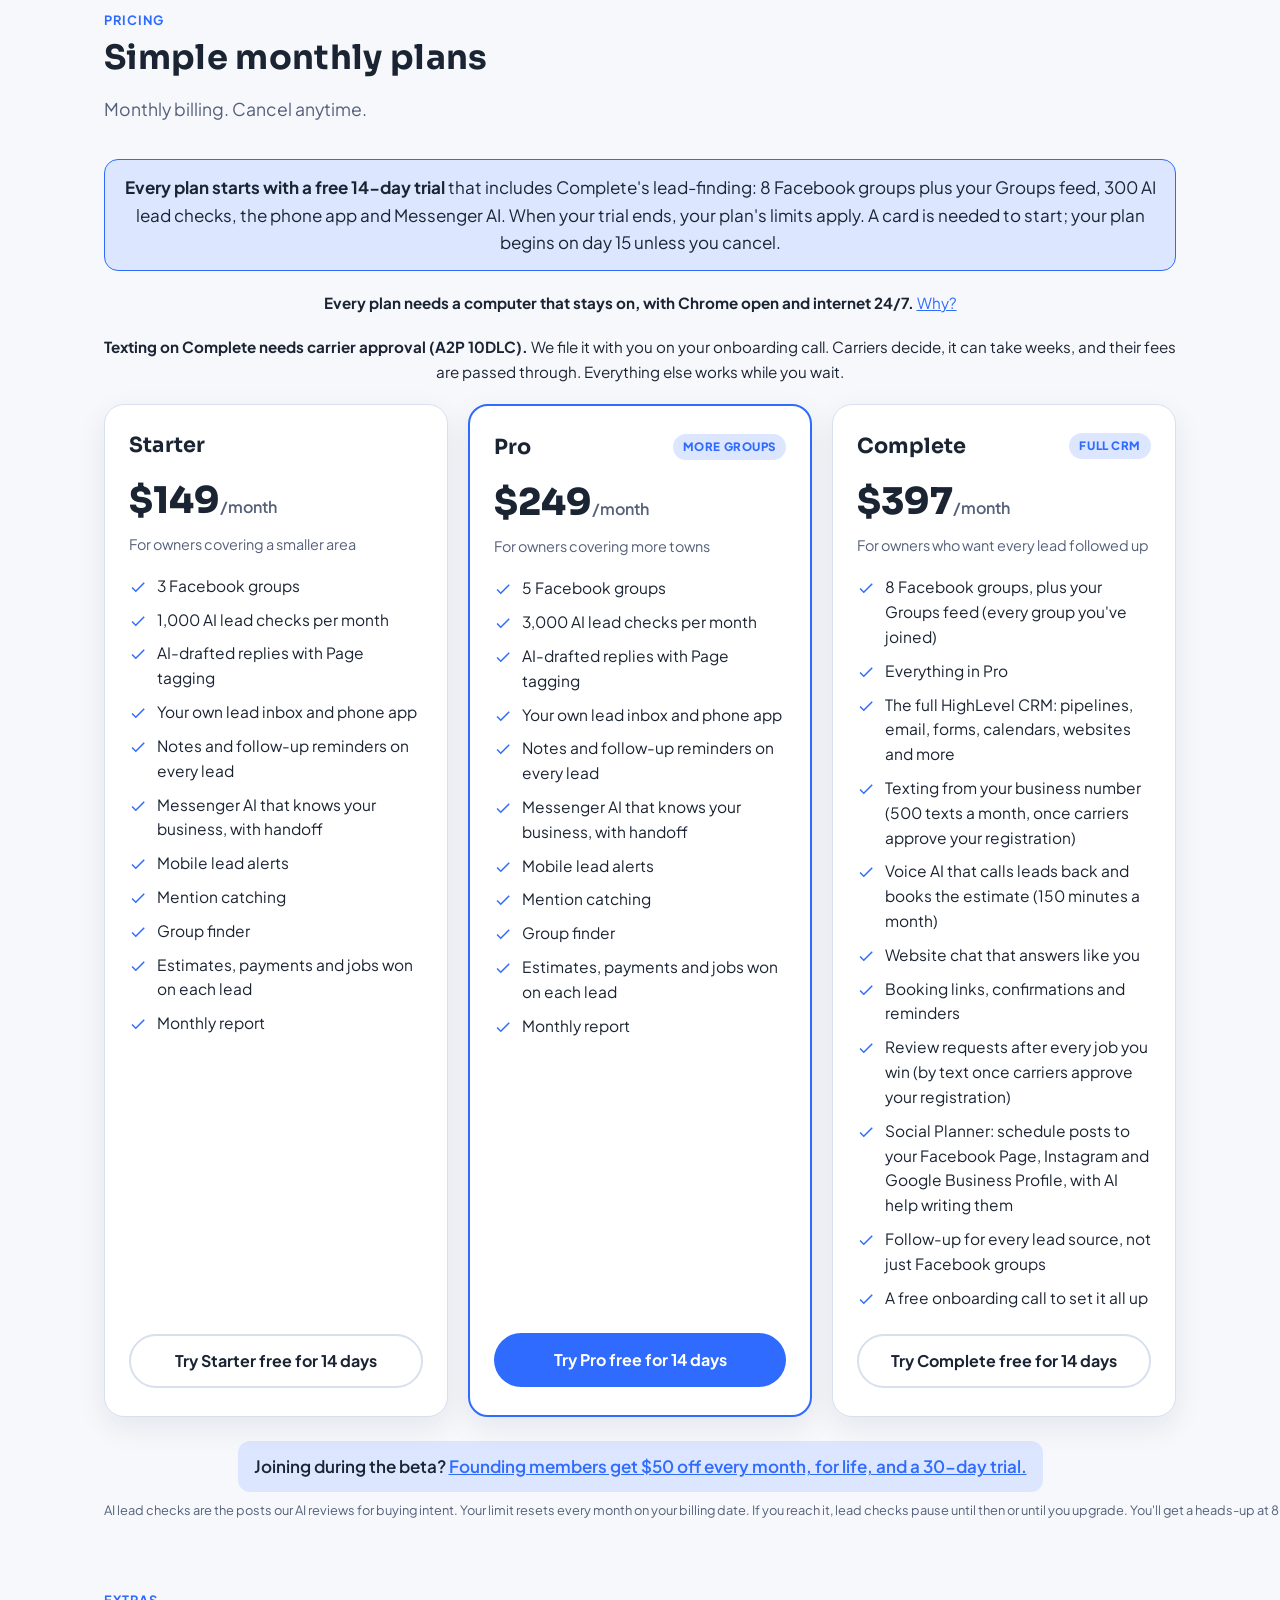
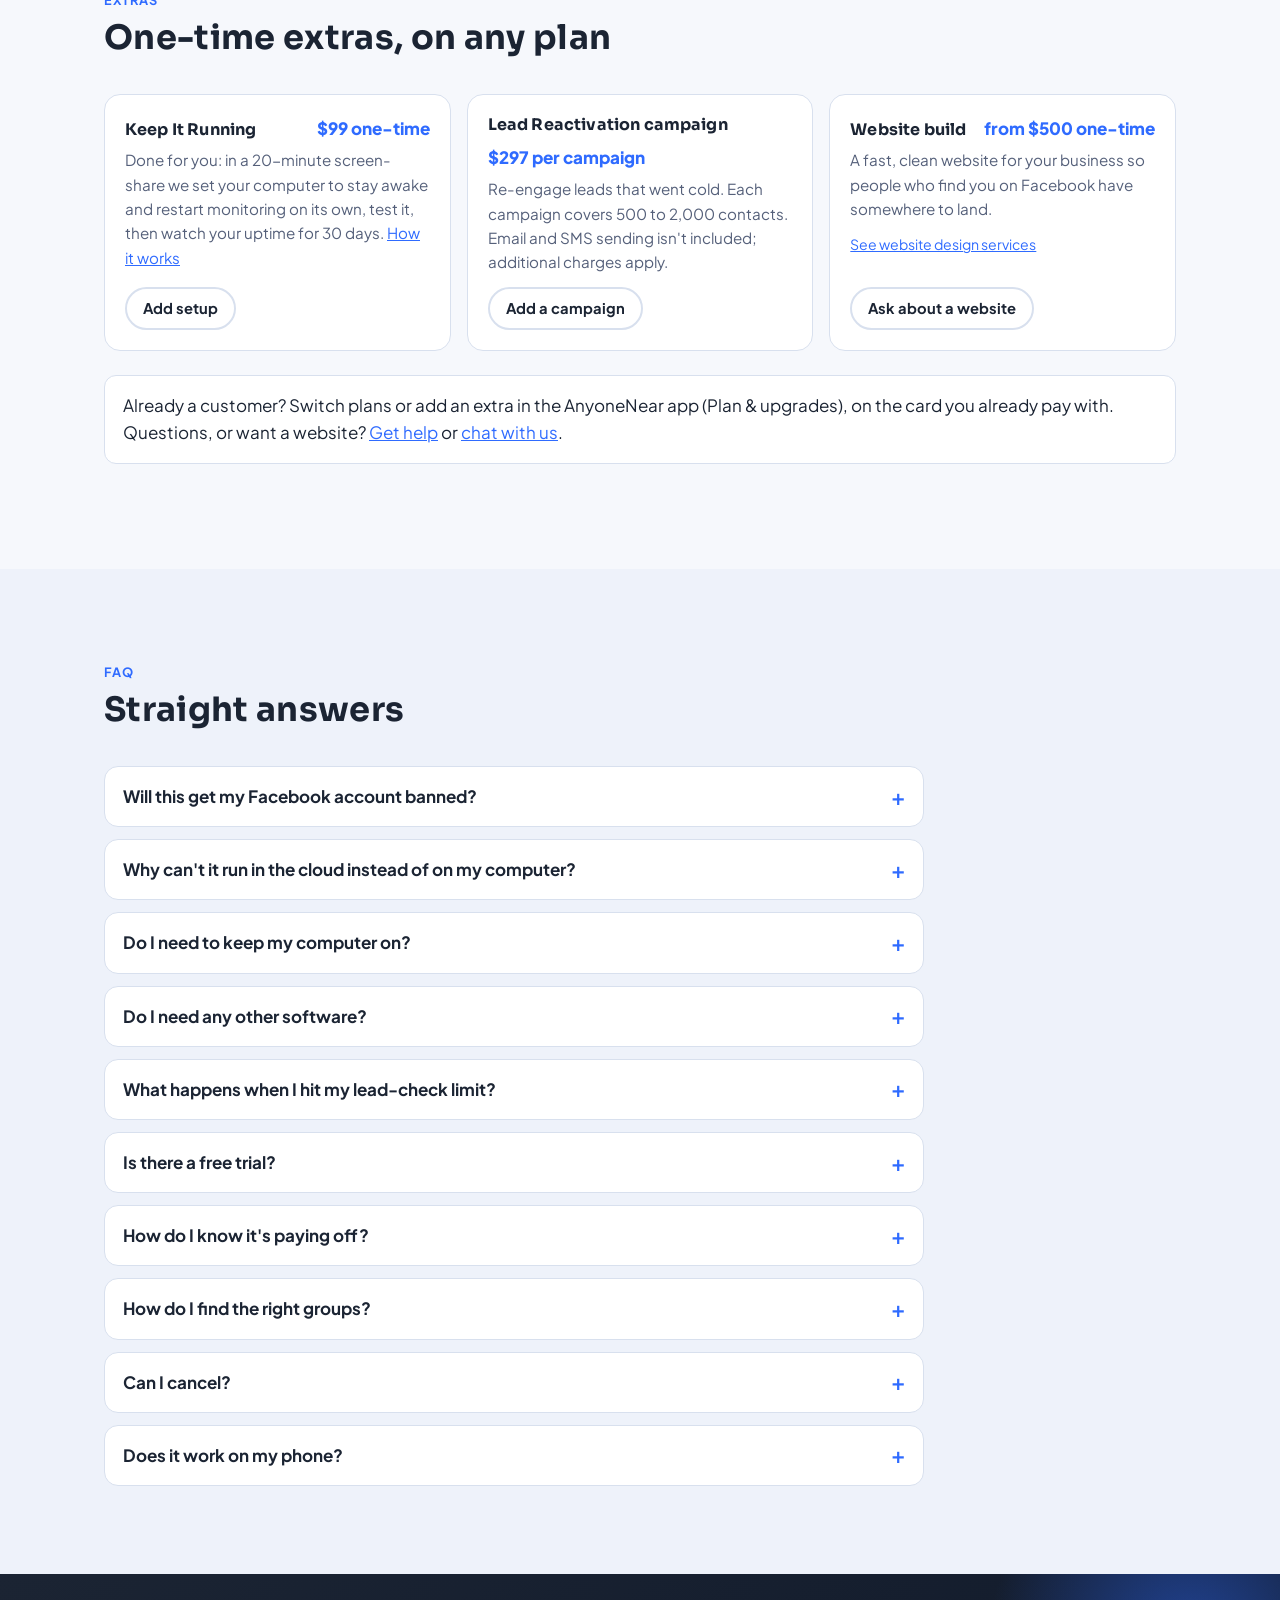
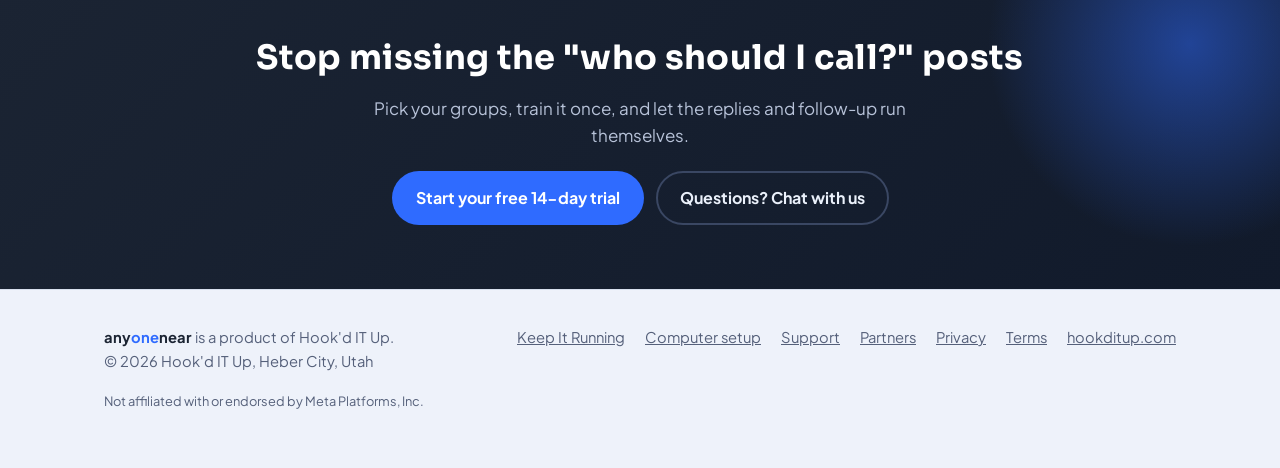
==== commit a3ae722c: "Pro card lists everything it includes; A2P disclaimer; Threads in the privacy policy Co-Authored-By:" ====
--- a/index.html
+++ b/index.html
@@ -599,6 +599,7 @@
       <div class="plans">
         <p class="trial-note" data-trial hidden><b>Every plan starts with a free 14-day trial</b> that includes Complete's lead-finding: 8 Facebook groups plus your Groups feed, 300 AI lead checks, the phone app and Messenger AI. When your trial ends, your plan's limits apply. A card is needed to start; your plan begins on day 15 unless you cancel.</p>
         <p class="req-note"><b>Every plan needs a computer that stays on, with Chrome open and internet 24/7.</b> <a href="#need">Why?</a></p>
+        <p class="req-note"><b>Texting on Complete needs carrier approval (A2P 10DLC).</b> We file it with you on your onboarding call. Carriers decide, it can take weeks, and their fees are passed through. Everything else works while you wait.</p>
         <article class="plan" aria-labelledby="plan-starter">
           <div class="plan-top"><h3 id="plan-starter">Starter</h3></div>
           <div class="price">$149<small>/month</small></div>
@@ -626,7 +627,15 @@
           <ul class="checks">
             <li>5 Facebook groups</li>
             <li>3,000 AI lead checks per month</li>
-            <li>Everything in Starter</li>
+            <li>AI-drafted replies with Page tagging</li>
+            <li>Your own lead inbox and phone app</li>
+            <li>Notes and follow-up reminders on every lead</li>
+            <li>Messenger AI that knows your business, with handoff</li>
+            <li>Mobile lead alerts</li>
+            <li>Mention catching</li>
+            <li>Group finder</li>
+            <li>Estimates, payments and jobs won on each lead</li>
+            <li>Monthly report</li>
           </ul>
           <a class="btn btn-primary" data-trial-link="pro" href="#join-pro">Try Pro free for 14 days</a>
         </article>
@@ -639,11 +648,11 @@
             <li>8 Facebook groups, plus your Groups feed (every group you've joined)</li>
             <li>Everything in Pro</li>
             <li>The full HighLevel CRM: pipelines, email, forms, calendars, websites and more</li>
-            <li>Texting from your business number (500 texts a month)</li>
+            <li>Texting from your business number (500 texts a month, once carriers approve your registration)</li>
             <li>Voice AI that calls leads back and books the estimate (150 minutes a month)</li>
             <li>Website chat that answers like you</li>
             <li>Booking links, confirmations and reminders</li>
-            <li>Review requests after every job you win</li>
+            <li>Review requests after every job you win (by text once carriers approve your registration)</li>
             <li>Social Planner: schedule posts to your Facebook Page, Instagram and Google Business Profile, with AI help writing them</li>
             <li>Follow-up for every lead source, not just Facebook groups</li>
             <li>A free onboarding call to set it all up</li>
@@ -726,7 +735,7 @@
         </details>
         <details>
           <summary>Can I cancel?</summary>
-          <p>Yes. Plans are month to month and you can cancel anytime. We refund the unused part of your month, prorated by day.</p>
+          <p>Yes. Plans are month to month and you can cancel anytime. Your plan runs until the end of the period you've paid for. All sales are final.</p>
         </details>
         <details>
           <summary>Does it work on my phone?</summary>
